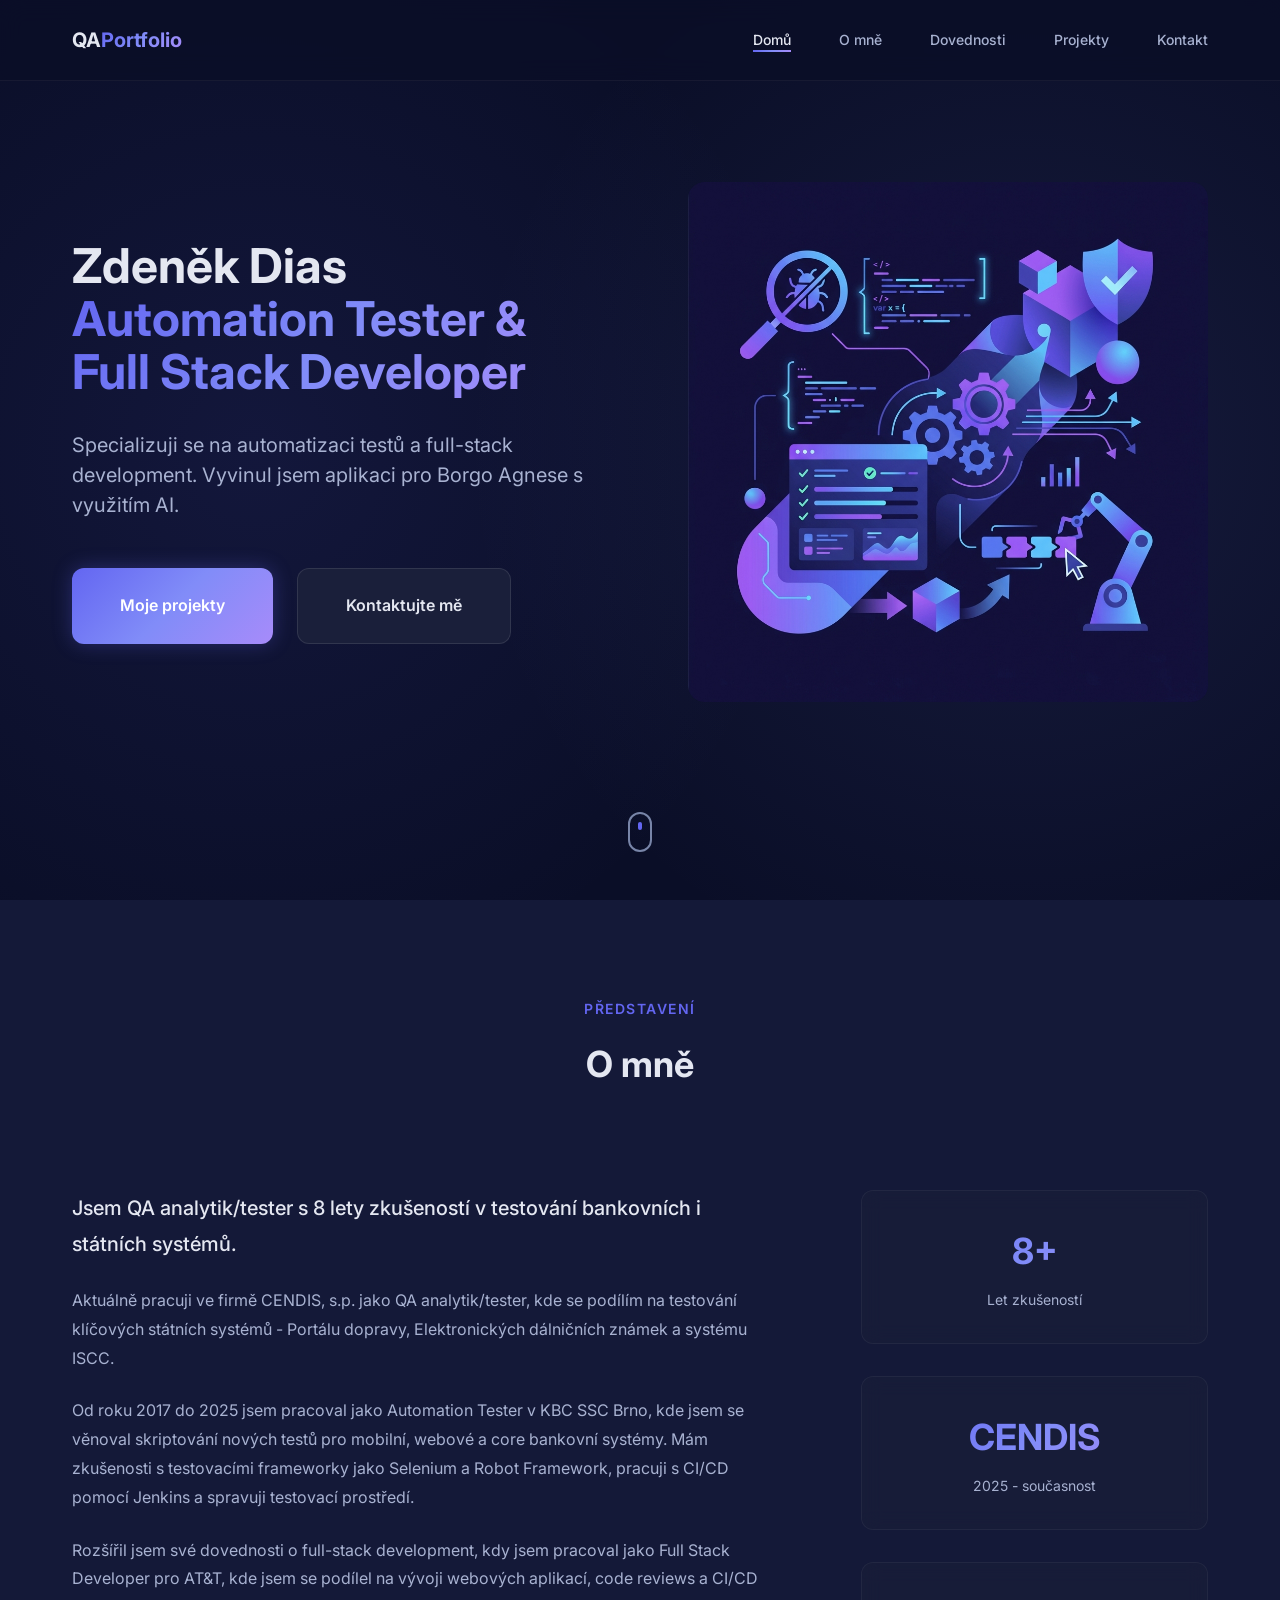
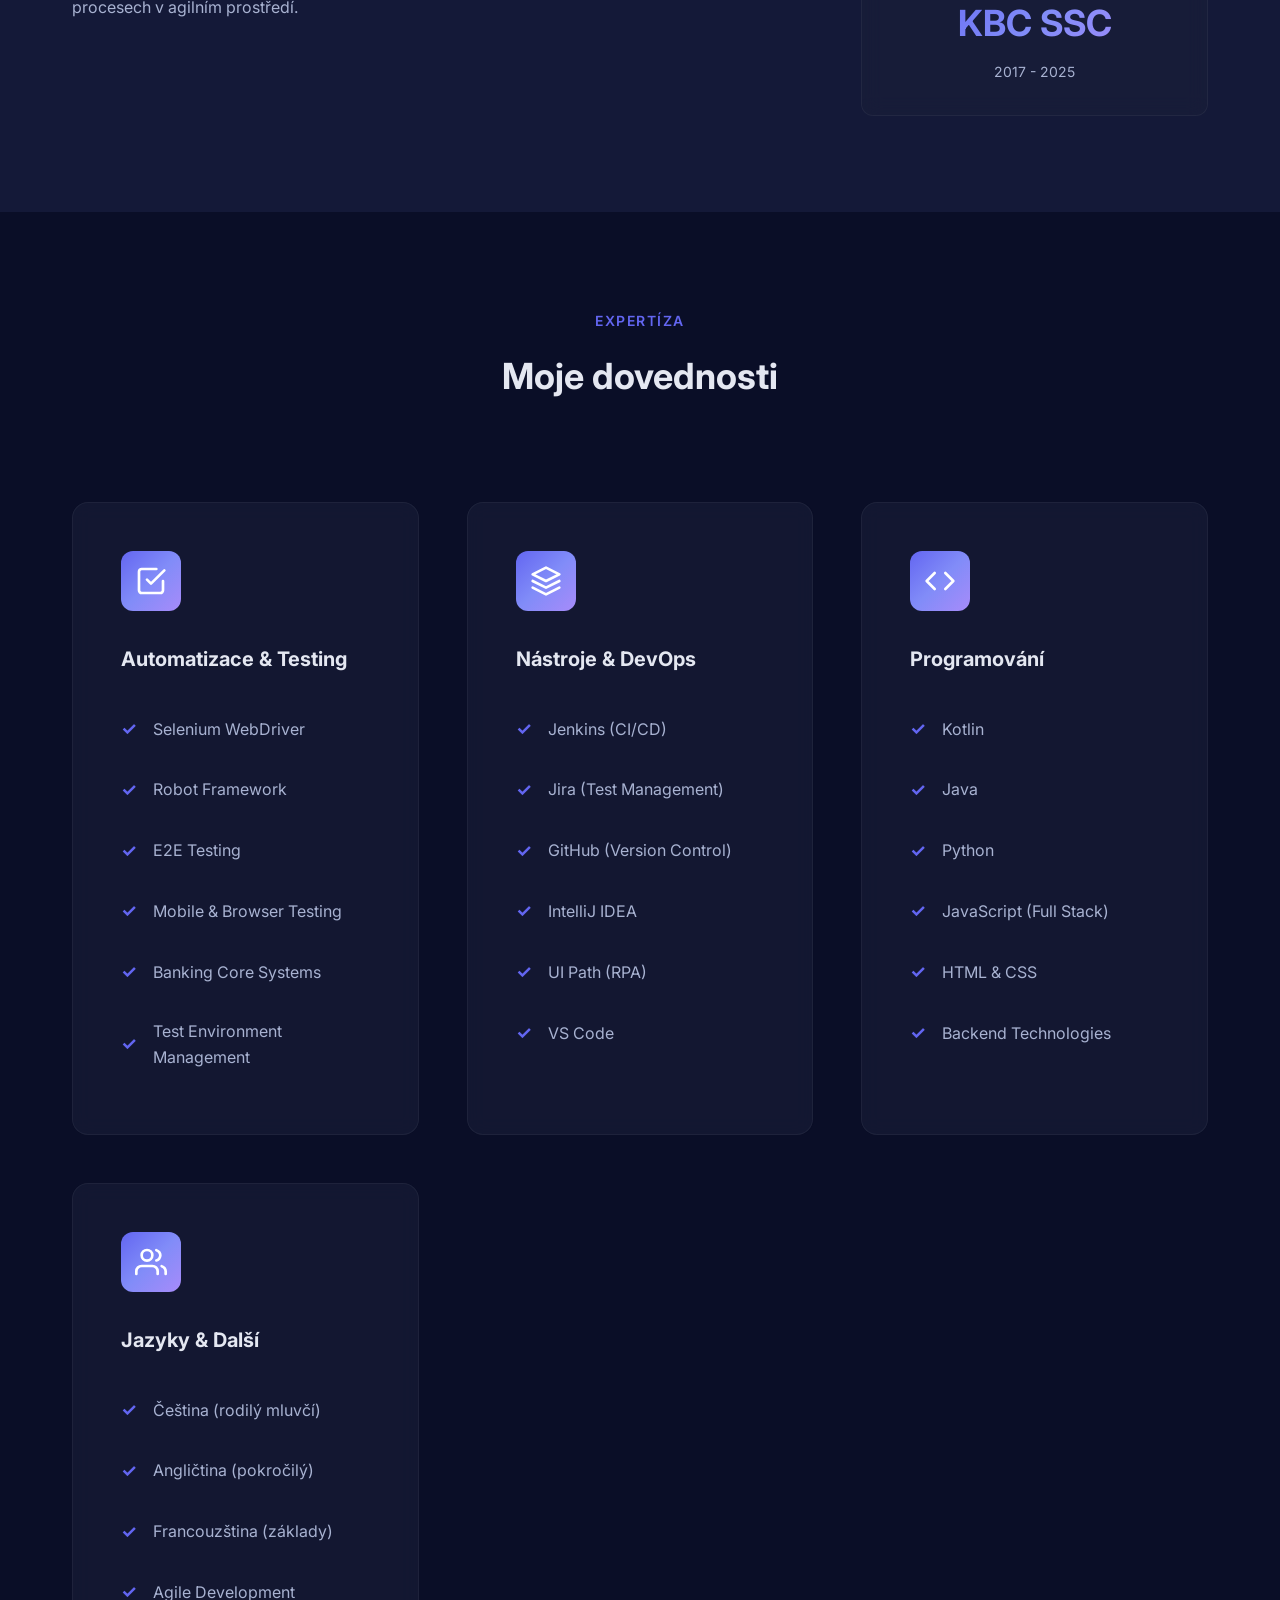
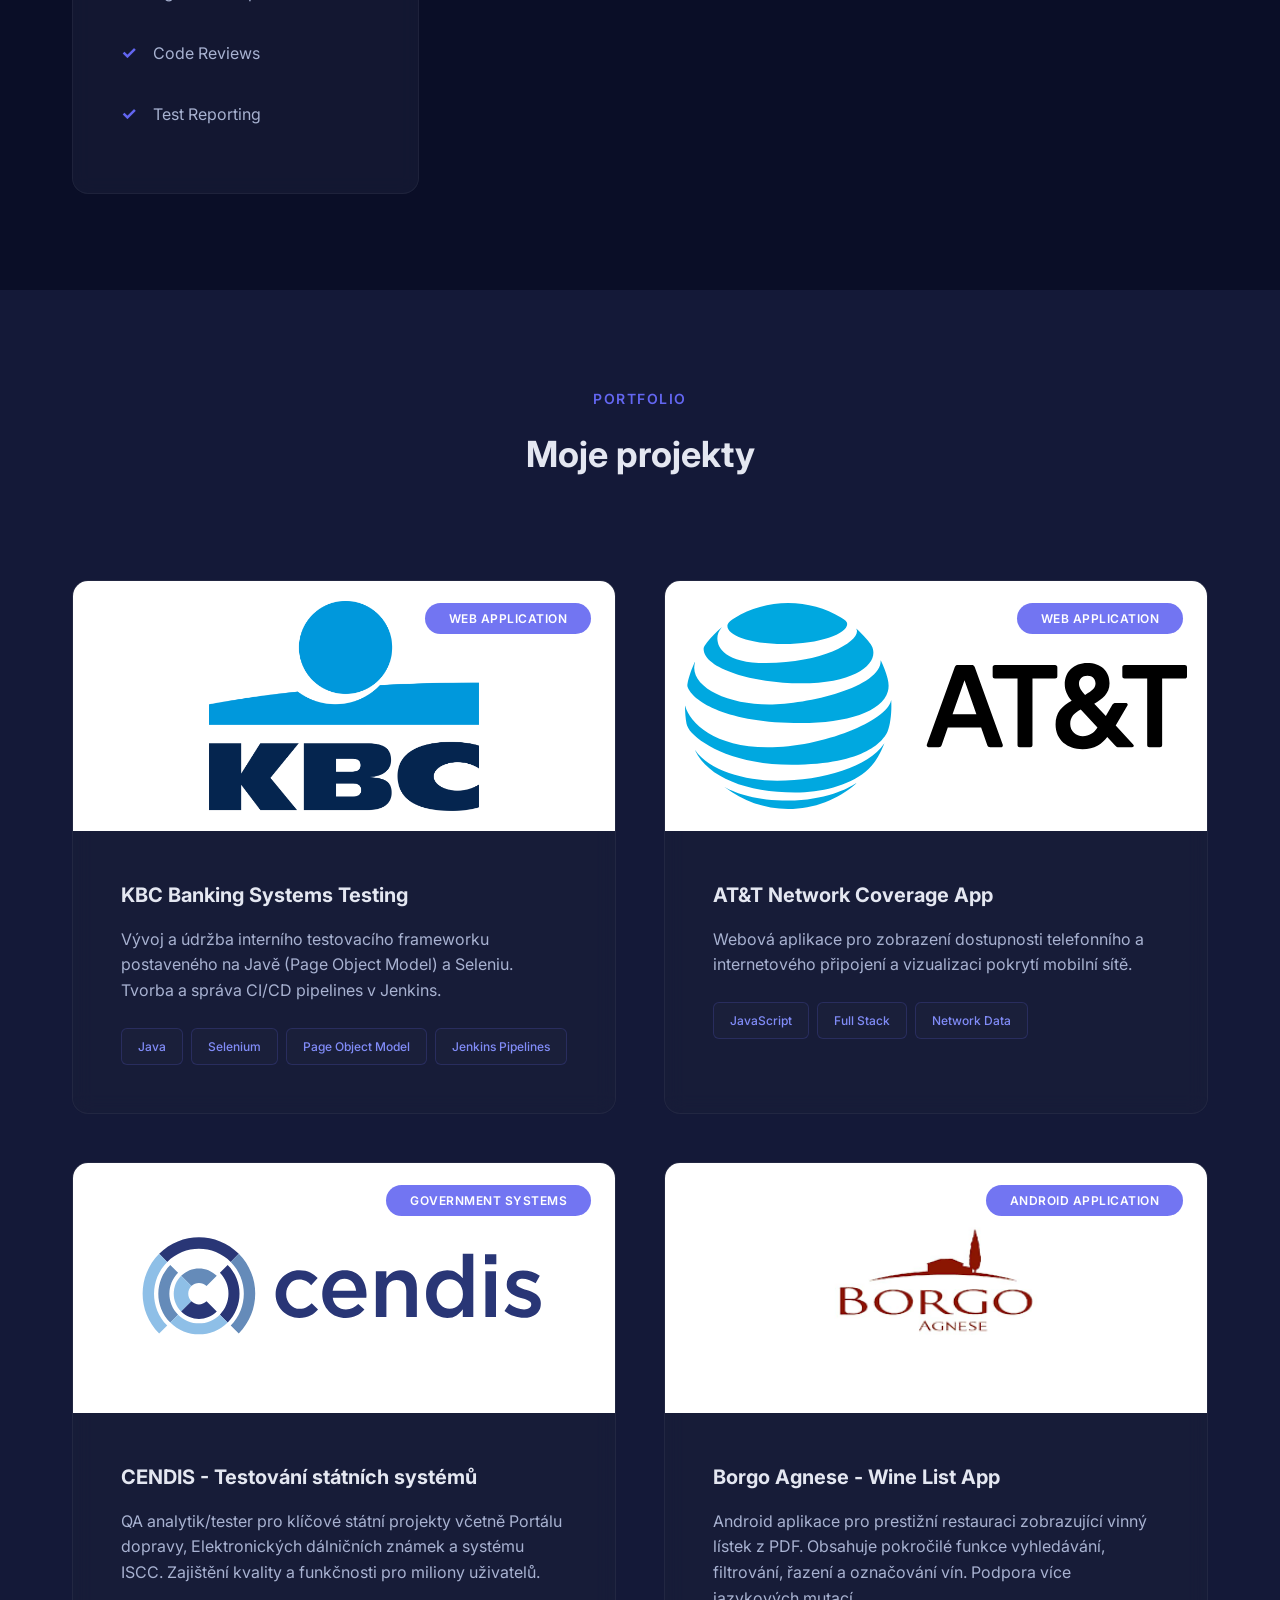
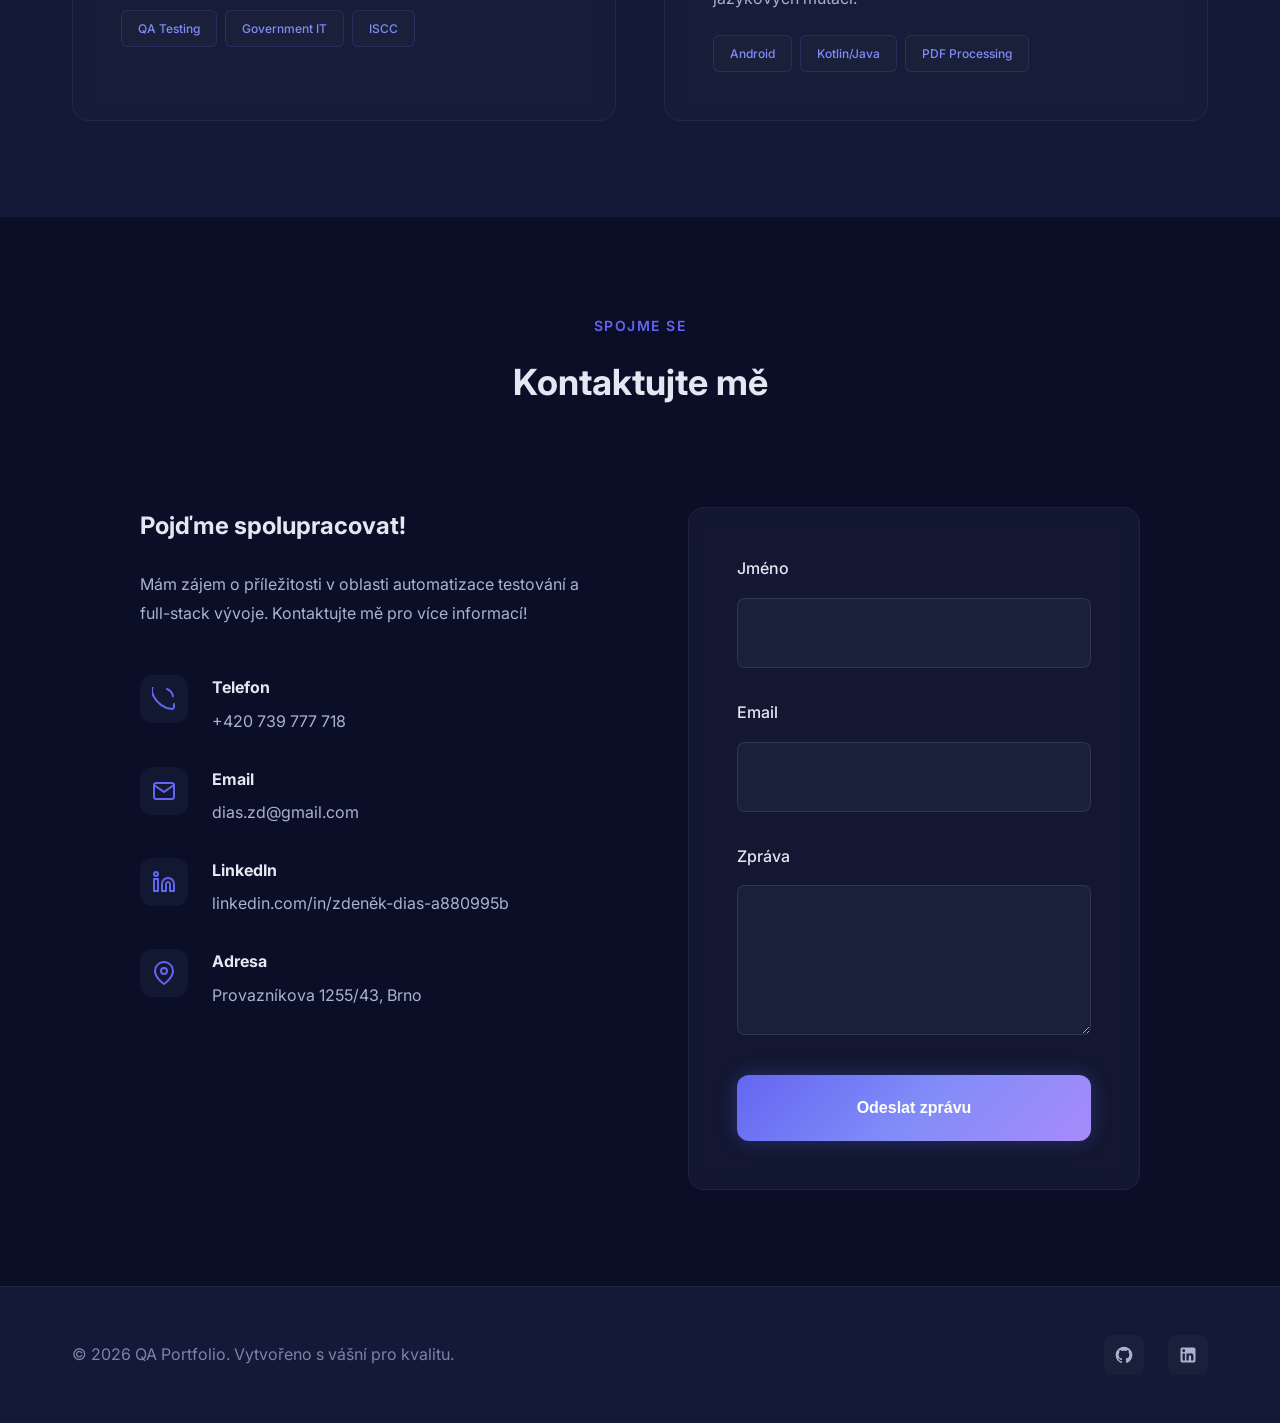
==== index.html @ 0dfbec1a "Update hero section: Add mention of Borgo Agnese AI app development" ====
<!DOCTYPE html>
<html lang="cs">

<head>
    <meta charset="UTF-8">
    <meta name="viewport" content="width=device-width, initial-scale=1.0">
    <meta name="description"
        content="Profesionální portfolio QA specialisty - testování softwaru, automatizace, zajištění kvality">
    <title>QA Portfolio - Quality Assurance Specialist</title>
    <link rel="preconnect" href="https://fonts.googleapis.com">
    <link rel="preconnect" href="https://fonts.gstatic.com" crossorigin>
    <link href="https://fonts.googleapis.com/css2?family=Inter:wght@300;400;500;600;700&display=swap" rel="stylesheet">
    <link rel="stylesheet" href="styles.css">
</head>

<body>
    <!-- Navigation -->
    <nav class="nav" id="nav">
        <div class="container">
            <div class="nav-content">
                <a href="#" class="logo">QA<span>Portfolio</span></a>
                <ul class="nav-links">
                    <li><a href="#home" class="nav-link active">Domů</a></li>
                    <li><a href="#about" class="nav-link">O mně</a></li>
                    <li><a href="#skills" class="nav-link">Dovednosti</a></li>
                    <li><a href="#projects" class="nav-link">Projekty</a></li>
                    <li><a href="#contact" class="nav-link">Kontakt</a></li>
                </ul>
                <button class="mobile-menu-toggle" id="mobile-menu-toggle" aria-label="Toggle menu">
                    <span></span>
                    <span></span>
                    <span></span>
                </button>
            </div>
        </div>
    </nav>

    <!-- Hero Section -->
    <section class="hero" id="home">
        <div class="hero-background"></div>
        <div class="container">
            <div class="hero-content">
                <div class="hero-text">
                    <h1 class="hero-title">
                        <span class="title-line">Zdeněk Dias</span>
                        <span class="title-line gradient-text">Automation Tester & Full Stack Developer</span>
                    </h1>
                    <p class="hero-subtitle">Specializuji se na automatizaci testů a full-stack development. Vyvinul
                        jsem aplikaci pro Borgo Agnese s využitím AI.</p>
                    <div class="hero-buttons">
                        <a href="#projects" class="btn btn-primary">Moje projekty</a>
                        <a href="#contact" class="btn btn-secondary">Kontaktujte mě</a>
                    </div>
                </div>
                <div class="hero-image">
                    <div class="image-container">
                        <img src="assets/hero-illustration.png" alt="QA Testing Illustration" id="hero-img">
                    </div>
                </div>
            </div>
        </div>
        <div class="scroll-indicator">
            <span></span>
        </div>
    </section>

    <!-- About Section -->
    <section class="about" id="about">
        <div class="container">
            <div class="section-header">
                <span class="section-label">Představení</span>
                <h2 class="section-title">O mně</h2>
            </div>
            <div class="about-content">
                <div class="about-text">
                    <p class="lead">Jsem QA analytik/tester s 8 lety zkušeností v testování bankovních i státních
                        systémů.</p>
                    <p>Aktuálně pracuji ve firmě CENDIS, s.p. jako QA analytik/tester, kde se podílím na testování
                        klíčových
                        státních systémů - Portálu dopravy, Elektronických dálničních známek a systému ISCC.</p>
                    <p>Od roku 2017 do 2025 jsem pracoval jako Automation Tester v KBC SSC Brno, kde jsem se věnoval
                        skriptování nových
                        testů pro mobilní, webové a core bankovní systémy. Mám zkušenosti s testovacími frameworky jako
                        Selenium a Robot Framework, pracuji s CI/CD pomocí Jenkins a spravuji testovací prostředí.</p>
                    <p>Rozšířil jsem své dovednosti o full-stack development, kdy jsem pracoval jako Full Stack
                        Developer pro AT&T, kde jsem se podílel na vývoji webových aplikací, code reviews a CI/CD
                        procesech v agilním prostředí.</p>
                </div>
                <div class="about-stats">
                    <div class="stat-card">
                        <div class="stat-number">8+</div>
                        <div class="stat-label">Let zkušeností</div>
                    </div>
                    <div class="stat-card">
                        <div class="stat-number">CENDIS</div>
                        <div class="stat-label">2025 - současnost</div>
                    </div>
                    <div class="stat-card">
                        <div class="stat-number">KBC SSC</div>
                        <div class="stat-label">2017 - 2025</div>
                    </div>
                </div>
            </div>
        </div>
    </section>

    <!-- Skills Section -->
    <section class="skills" id="skills">
        <div class="container">
            <div class="section-header">
                <span class="section-label">Expertíza</span>
                <h2 class="section-title">Moje dovednosti</h2>
            </div>
            <div class="skills-grid">
                <!-- Testing Methodologies -->
                <div class="skill-category">
                    <div class="skill-icon">
                        <svg viewBox="0 0 24 24" fill="none" xmlns="http://www.w3.org/2000/svg">
                            <path d="M9 11L12 14L22 4" stroke="currentColor" stroke-width="2" stroke-linecap="round"
                                stroke-linejoin="round" />
                            <path
                                d="M21 12V19C21 19.5304 20.7893 20.0391 20.4142 20.4142C20.0391 20.7893 19.5304 21 19 21H5C4.46957 21 3.96086 20.7893 3.58579 20.4142C3.21071 20.0391 3 19.5304 3 19V5C3 4.46957 3.21071 3.96086 3.58579 3.58579C3.96086 3.21071 4.46957 3 5 3H16"
                                stroke="currentColor" stroke-width="2" stroke-linecap="round" stroke-linejoin="round" />
                        </svg>
                    </div>
                    <h3>Automatizace & Testing</h3>
                    <ul class="skill-list">
                        <li>Selenium WebDriver</li>
                        <li>Robot Framework</li>
                        <li>E2E Testing</li>
                        <li>Mobile & Browser Testing</li>
                        <li>Banking Core Systems</li>
                        <li>Test Environment Management</li>
                    </ul>
                </div>

                <!-- Tools & Technologies -->
                <div class="skill-category">
                    <div class="skill-icon">
                        <svg viewBox="0 0 24 24" fill="none" xmlns="http://www.w3.org/2000/svg">
                            <path d="M12 2L2 7L12 12L22 7L12 2Z" stroke="currentColor" stroke-width="2"
                                stroke-linecap="round" stroke-linejoin="round" />
                            <path d="M2 17L12 22L22 17" stroke="currentColor" stroke-width="2" stroke-linecap="round"
                                stroke-linejoin="round" />
                            <path d="M2 12L12 17L22 12" stroke="currentColor" stroke-width="2" stroke-linecap="round"
                                stroke-linejoin="round" />
                        </svg>
                    </div>
                    <h3>Nástroje & DevOps</h3>
                    <ul class="skill-list">
                        <li>Jenkins (CI/CD)</li>
                        <li>Jira (Test Management)</li>
                        <li>GitHub (Version Control)</li>
                        <li>IntelliJ IDEA</li>
                        <li>UI Path (RPA)</li>
                        <li>VS Code</li>
                    </ul>
                </div>

                <!-- Programming -->
                <div class="skill-category">
                    <div class="skill-icon">
                        <svg viewBox="0 0 24 24" fill="none" xmlns="http://www.w3.org/2000/svg">
                            <path d="M16 18L22 12L16 6" stroke="currentColor" stroke-width="2" stroke-linecap="round"
                                stroke-linejoin="round" />
                            <path d="M8 6L2 12L8 18" stroke="currentColor" stroke-width="2" stroke-linecap="round"
                                stroke-linejoin="round" />
                        </svg>
                    </div>
                    <h3>Programování</h3>
                    <ul class="skill-list">
                        <li>Kotlin</li>
                        <li>Java</li>
                        <li>Python</li>
                        <li>JavaScript (Full Stack)</li>
                        <li>HTML & CSS</li>
                        <li>Backend Technologies</li>
                    </ul>
                </div>

                <!-- Soft Skills -->
                <div class="skill-category">
                    <div class="skill-icon">
                        <svg viewBox="0 0 24 24" fill="none" xmlns="http://www.w3.org/2000/svg">
                            <path
                                d="M17 21V19C17 17.9391 16.5786 16.9217 15.8284 16.1716C15.0783 15.4214 14.0609 15 13 15H5C3.93913 15 2.92172 15.4214 2.17157 16.1716C1.42143 16.9217 1 17.9391 1 19V21"
                                stroke="currentColor" stroke-width="2" stroke-linecap="round" stroke-linejoin="round" />
                            <circle cx="9" cy="7" r="4" stroke="currentColor" stroke-width="2" stroke-linecap="round"
                                stroke-linejoin="round" />
                            <path
                                d="M23 21V19C22.9993 18.1137 22.7044 17.2528 22.1614 16.5523C21.6184 15.8519 20.8581 15.3516 20 15.13"
                                stroke="currentColor" stroke-width="2" stroke-linecap="round" stroke-linejoin="round" />
                            <path
                                d="M16 3.13C16.8604 3.35031 17.623 3.85071 18.1676 4.55232C18.7122 5.25392 19.0078 6.11683 19.0078 7.005C19.0078 7.89318 18.7122 8.75608 18.1676 9.45769C17.623 10.1593 16.8604 10.6597 16 10.88"
                                stroke="currentColor" stroke-width="2" stroke-linecap="round" stroke-linejoin="round" />
                        </svg>
                    </div>
                    <h3>Jazyky & Další</h3>
                    <ul class="skill-list">
                        <li>Čeština (rodilý mluvčí)</li>
                        <li>Angličtina (pokročilý)</li>
                        <li>Francouzština (základy)</li>
                        <li>Agile Development</li>
                        <li>Code Reviews</li>
                        <li>Test Reporting</li>
                    </ul>
                </div>
            </div>
        </div>
    </section>

    <!-- Projects Section -->
    <section class="projects" id="projects">
        <div class="container">
            <div class="section-header">
                <span class="section-label">Portfolio</span>
                <h2 class="section-title">Moje projekty</h2>
            </div>
            <div class="projects-grid">
                <div class="project-card">
                    <div class="project-image">
                        <img src="assets/kbc_logo.png" alt="KBC Logo" id="project1-img"
                            style="object-fit: contain; padding: 20px; background: white;">
                        <div class="project-overlay">
                            <span class="project-type">Web Application</span>
                        </div>
                    </div>
                    <div class="project-content">
                        <h3>KBC Banking Systems Testing</h3>
                        <p>Vývoj a údržba interního testovacího frameworku postaveného na Javě (Page Object Model) a
                            Seleniu. Tvorba a správa CI/CD pipelines v Jenkins.</p>
                        <div class="project-tags">
                            <span class="tag">Java</span>
                            <span class="tag">Selenium</span>
                            <span class="tag">Page Object Model</span>
                            <span class="tag">Jenkins Pipelines</span>
                        </div>
                    </div>
                </div>

                <div class="project-card">
                    <div class="project-image">
                        <img src="assets/att_logo.svg" alt="Network Coverage Web App" id="project2-img"
                            style="object-fit: contain; padding: 20px; background: white;">
                        <div class="project-overlay">
                            <span class="project-type">Web Application</span>
                        </div>
                    </div>
                    <div class="project-content">
                        <h3>AT&T Network Coverage App</h3>
                        <p>Webová aplikace pro zobrazení dostupnosti telefonního a internetového připojení a vizualizaci
                            pokrytí mobilní sítě.</p>
                        <div class="project-tags">
                            <span class="tag">JavaScript</span>
                            <span class="tag">Full Stack</span>
                            <span class="tag">Network Data</span>
                        </div>
                    </div>
                </div>

                <div class="project-card">
                    <div class="project-image">
                        <img src="assets/cendis_logo.svg" alt="CENDIS Government Systems" id="project3-img"
                            style="object-fit: contain; padding: 20px; background: white;">
                        <div class="project-overlay">
                            <span class="project-type">Government Systems</span>
                        </div>
                    </div>
                    <div class="project-content">
                        <h3>CENDIS - Testování státních systémů</h3>
                        <p>QA analytik/tester pro klíčové státní projekty včetně Portálu dopravy, Elektronických
                            dálničních známek a systému ISCC. Zajištění kvality a funkčnosti pro miliony uživatelů.</p>
                        <div class="project-tags">
                            <span class="tag">QA Testing</span>
                            <span class="tag">Government IT</span>
                            <span class="tag">ISCC</span>
                        </div>
                    </div>
                </div>

                <div class="project-card">
                    <div class="project-image">
                        <img src="assets/borgo_agnese_logo.png" alt="Borgo Agnese Wine App" id="project4-img"
                            style="object-fit: contain; padding: 20px; background: white;">
                        <div class="project-overlay">
                            <span class="project-type">Android Application</span>
                        </div>
                    </div>
                    <div class="project-content">
                        <h3>Borgo Agnese - Wine List App</h3>
                        <p>Android aplikace pro prestižní restauraci zobrazující vinný lístek z PDF. Obsahuje pokročilé
                            funkce vyhledávání, filtrování, řazení a označování vín. Podpora více jazykových mutací.</p>
                        <div class="project-tags">
                            <span class="tag">Android</span>
                            <span class="tag">Kotlin/Java</span>
                            <span class="tag">PDF Processing</span>
                        </div>
                    </div>
                </div>
            </div>
        </div>
    </section>

    <!-- Contact Section -->
    <section class="contact" id="contact">
        <div class="container">
            <div class="section-header">
                <span class="section-label">Spojme se</span>
                <h2 class="section-title">Kontaktujte mě</h2>
            </div>
            <div class="contact-content">
                <div class="contact-info">
                    <h3>Pojďme spolupracovat!</h3>
                    <p>Mám zájem o příležitosti v oblasti automatizace testování a full-stack vývoje. Kontaktujte mě pro
                        více informací!</p>
                    <div class="contact-methods">
                        <div class="contact-method">
                            <div class="method-icon">
                                <svg viewBox="0 0 24 24" fill="none" xmlns="http://www.w3.org/2000/svg">
                                    <path
                                        d="M22 16.92V19.92C22 20.4696 21.7893 20.9967 21.4142 21.3918C21.0391 21.7868 20.5304 22 20 22C16.1424 21.6953 12.4265 20.3415 9.24999 18.07C6.27039 16.0025 3.81577 13.2636 2.07999 10.05C0.00999919 6.91474 -0.600001 3.34211 0.455999 -0.0800018"
                                        stroke="currentColor" stroke-width="2" stroke-linecap="round"
                                        stroke-linejoin="round" />
                                    <path
                                        d="M15 2C16.5913 2.53965 17.9939 3.51163 19.0422 4.79844C20.0906 6.08526 20.7394 7.62893 20.92 9.26"
                                        stroke="currentColor" stroke-width="2" stroke-linecap="round"
                                        stroke-linejoin="round" />
                                </svg>
                            </div>
                            <div>
                                <h4>Telefon</h4>
                                <a href="tel:+420739777718">+420 739 777 718</a>
                            </div>
                        </div>
                        <div class="contact-method">
                            <div class="method-icon">
                                <svg viewBox="0 0 24 24" fill="none" xmlns="http://www.w3.org/2000/svg">
                                    <path
                                        d="M4 4H20C21.1 4 22 4.9 22 6V18C22 19.1 21.1 20 20 20H4C2.9 20 2 19.1 2 18V6C2 4.9 2.9 4 4 4Z"
                                        stroke="currentColor" stroke-width="2" stroke-linecap="round"
                                        stroke-linejoin="round" />
                                    <path d="M22 6L12 13L2 6" stroke="currentColor" stroke-width="2"
                                        stroke-linecap="round" stroke-linejoin="round" />
                                </svg>
                            </div>
                            <div>
                                <h4>Email</h4>
                                <a href="mailto:dias.zd@gmail.com">dias.zd@gmail.com</a>
                            </div>
                        </div>
                        <div class="contact-method">
                            <div class="method-icon">
                                <svg viewBox="0 0 24 24" fill="none" xmlns="http://www.w3.org/2000/svg">
                                    <path
                                        d="M16 8C17.5913 8 19.1174 8.63214 20.2426 9.75736C21.3679 10.8826 22 12.4087 22 14V21H18V14C18 13.4696 17.7893 12.9609 17.4142 12.5858C17.0391 12.2107 16.5304 12 16 12C15.4696 12 14.9609 12.2107 14.5858 12.5858C14.2107 12.9609 14 13.4696 14 14V21H10V14C10 12.4087 10.6321 10.8826 11.7574 9.75736C12.8826 8.63214 14.4087 8 16 8Z"
                                        stroke="currentColor" stroke-width="2" stroke-linecap="round"
                                        stroke-linejoin="round" />
                                    <path d="M6 9H2V21H6V9Z" stroke="currentColor" stroke-width="2"
                                        stroke-linecap="round" stroke-linejoin="round" />
                                    <circle cx="4" cy="4" r="2" stroke="currentColor" stroke-width="2"
                                        stroke-linecap="round" stroke-linejoin="round" />
                                </svg>
                            </div>
                            <div>
                                <h4>LinkedIn</h4>
                                <a href="https://www.linkedin.com/in/zdeněk-dias-a880995b"
                                    target="_blank">linkedin.com/in/zdeněk-dias-a880995b</a>
                            </div>
                        </div>
                        <div class="contact-method">
                            <div class="method-icon">
                                <svg viewBox="0 0 24 24" fill="none" xmlns="http://www.w3.org/2000/svg">
                                    <path
                                        d="M21 10C21 17 12 23 12 23C12 23 3 17 3 10C3 7.61305 3.94821 5.32387 5.63604 3.63604C7.32387 1.94821 9.61305 1 12 1C14.3869 1 16.6761 1.94821 18.364 3.63604C20.0518 5.32387 21 7.61305 21 10Z"
                                        stroke="currentColor" stroke-width="2" stroke-linecap="round"
                                        stroke-linejoin="round" />
                                    <circle cx="12" cy="10" r="3" stroke="currentColor" stroke-width="2"
                                        stroke-linecap="round" stroke-linejoin="round" />
                                </svg>
                            </div>
                            <div>
                                <h4>Adresa</h4>
                                <a>Provazníkova 1255/43, Brno</a>
                            </div>
                        </div>
                    </div>
                </div>
                <form class="contact-form" id="contact-form">
                    <div class="form-group">
                        <label for="name">Jméno</label>
                        <input type="text" id="name" name="name" required>
                    </div>
                    <div class="form-group">
                        <label for="email">Email</label>
                        <input type="email" id="email" name="email" required>
                    </div>
                    <div class="form-group">
                        <label for="message">Zpráva</label>
                        <textarea id="message" name="message" rows="5" required></textarea>
                    </div>
                    <button type="submit" class="btn btn-primary btn-full">Odeslat zprávu</button>
                </form>
            </div>
        </div>
    </section>

    <!-- Footer -->
    <footer class="footer">
        <div class="container">
            <div class="footer-content">
                <p>&copy; 2026 QA Portfolio. Vytvořeno s vášní pro kvalitu.</p>
                <div class="social-links">
                    <a href="#" aria-label="GitHub">
                        <svg viewBox="0 0 24 24" fill="currentColor">
                            <path
                                d="M12 2C6.477 2 2 6.477 2 12c0 4.42 2.865 8.17 6.839 9.49.5.092.682-.217.682-.482 0-.237-.008-.866-.013-1.7-2.782.603-3.369-1.34-3.369-1.34-.454-1.156-1.11-1.464-1.11-1.464-.908-.62.069-.608.069-.608 1.003.07 1.531 1.03 1.531 1.03.892 1.529 2.341 1.087 2.91.831.092-.646.35-1.086.636-1.336-2.22-.253-4.555-1.11-4.555-4.943 0-1.091.39-1.984 1.029-2.683-.103-.253-.446-1.27.098-2.647 0 0 .84-.269 2.75 1.025A9.578 9.578 0 0112 6.836c.85.004 1.705.114 2.504.336 1.909-1.294 2.747-1.025 2.747-1.025.546 1.377.203 2.394.1 2.647.64.699 1.028 1.592 1.028 2.683 0 3.842-2.339 4.687-4.566 4.935.359.309.678.919.678 1.852 0 1.336-.012 2.415-.012 2.743 0 .267.18.578.688.48C19.138 20.167 22 16.418 22 12c0-5.523-4.477-10-10-10z" />
                        </svg>
                    </a>
                    <a href="#" aria-label="LinkedIn">
                        <svg viewBox="0 0 24 24" fill="currentColor">
                            <path
                                d="M19 3a2 2 0 0 1 2 2v14a2 2 0 0 1-2 2H5a2 2 0 0 1-2-2V5a2 2 0 0 1 2-2h14m-.5 15.5v-5.3a3.26 3.26 0 0 0-3.26-3.26c-.85 0-1.84.52-2.32 1.3v-1.11h-2.79v8.37h2.79v-4.93c0-.77.62-1.4 1.39-1.4a1.4 1.4 0 0 1 1.4 1.4v4.93h2.79M6.88 8.56a1.68 1.68 0 0 0 1.68-1.68c0-.93-.75-1.69-1.68-1.69a1.69 1.69 0 0 0-1.69 1.69c0 .93.76 1.68 1.69 1.68m1.39 9.94v-8.37H5.5v8.37h2.77z" />
                        </svg>
                    </a>
                </div>
            </div>
        </div>
    </footer>

    <script src="script.js"></script>
</body>

</html>
---- styles.css ----
:root {
    /* Color Palette - Dark Theme */
    --color-bg-primary: #0a0e27;
    --color-bg-secondary: #141938;
    --color-bg-tertiary: #1a1f3a;
    --color-bg-card: rgba(26, 31, 58, 0.6);
    
    --color-text-primary: #e4e7f1;
    --color-text-secondary: #a8b2d1;
    --color-text-muted: #7885a8;
    
    --color-accent-primary: #6366f1;
    --color-accent-secondary: #818cf8;
    --color-accent-gradient: linear-gradient(135deg, #6366f1 0%, #818cf8 50%, #a78bfa 100%);
    
    --color-success: #10b981;
    --color-warning: #f59e0b;
    --color-error: #ef4444;
    
    /* Spacing */
    --spacing-xs: 0.5rem;
    --spacing-sm: 1rem;
    --spacing-md: 1.5rem;
    --spacing-lg: 2rem;
    --spacing-xl: 3rem;
    --spacing-2xl: 4rem;
    --spacing-3xl: 6rem;
    
    /* Typography */
    --font-family: 'Inter', -apple-system, BlinkMacSystemFont, 'Segoe UI', sans-serif;
    --font-size-xs: 0.75rem;
    --font-size-sm: 0.875rem;
    --font-size-base: 1rem;
    --font-size-lg: 1.125rem;
    --font-size-xl: 1.25rem;
    --font-size-2xl: 1.5rem;
    --font-size-3xl: 1.875rem;
    --font-size-4xl: 2.25rem;
    --font-size-5xl: 3rem;
    
    /* Border Radius */
    --radius-sm: 0.375rem;
    --radius-md: 0.5rem;
    --radius-lg: 0.75rem;
    --radius-xl: 1rem;
    --radius-full: 9999px;
    
    /* Shadows */
    --shadow-sm: 0 1px 2px 0 rgba(0, 0, 0, 0.05);
    --shadow-md: 0 4px 6px -1px rgba(0, 0, 0, 0.1);
    --shadow-lg: 0 10px 15px -3px rgba(0, 0, 0, 0.3);
    --shadow-xl: 0 20px 25px -5px rgba(0, 0, 0, 0.4);
    --shadow-glow: 0 0 20px rgba(99, 102, 241, 0.3);
    
    /* Transitions */
    --transition-fast: 150ms cubic-bezier(0.4, 0, 0.2, 1);
    --transition-base: 250ms cubic-bezier(0.4, 0, 0.2, 1);
    --transition-slow: 350ms cubic-bezier(0.4, 0, 0.2, 1);
}

/* Reset & Base Styles */
* {
    margin: 0;
    padding: 0;
    box-sizing: border-box;
}

html {
    scroll-behavior: smooth;
}

body {
    font-family: var(--font-family);
    font-size: var(--font-size-base);
    line-height: 1.6;
    color: var(--color-text-primary);
    background: var(--color-bg-primary);
    overflow-x: hidden;
}

/* Container */
.container {
    max-width: 1200px;
    margin: 0 auto;
    padding: 0 var(--spacing-lg);
}

/* Navigation */
.nav {
    position: fixed;
    top: 0;
    left: 0;
    right: 0;
    z-index: 1000;
    background: rgba(10, 14, 39, 0.8);
    backdrop-filter: blur(12px);
    border-bottom: 1px solid rgba(255, 255, 255, 0.05);
    transition: all var(--transition-base);
}

.nav.scrolled {
    background: rgba(10, 14, 39, 0.95);
    box-shadow: var(--shadow-lg);
}

.nav-content {
    display: flex;
    align-items: center;
    justify-content: space-between;
    height: 80px;
}

.logo {
    font-size: var(--font-size-xl);
    font-weight: 700;
    color: var(--color-text-primary);
    text-decoration: none;
    transition: transform var(--transition-fast);
}

.logo span {
    background: var(--color-accent-gradient);
    -webkit-background-clip: text;
    -webkit-text-fill-color: transparent;
    background-clip: text;
}

.logo:hover {
    transform: scale(1.05);
}

.nav-links {
    display: flex;
    gap: var(--spacing-xl);
    list-style: none;
}

.nav-link {
    color: var(--color-text-secondary);
    text-decoration: none;
    font-weight: 500;
    font-size: var(--font-size-sm);
    transition: color var(--transition-fast);
    position: relative;
}

.nav-link::after {
    content: '';
    position: absolute;
    bottom: -4px;
    left: 0;
    width: 0;
    height: 2px;
    background: var(--color-accent-gradient);
    transition: width var(--transition-base);
}

.nav-link:hover,
.nav-link.active {
    color: var(--color-text-primary);
}

.nav-link:hover::after,
.nav-link.active::after {
    width: 100%;
}

.mobile-menu-toggle {
    display: none;
    flex-direction: column;
    gap: 6px;
    background: none;
    border: none;
    cursor: pointer;
    padding: var(--spacing-xs);
}

.mobile-menu-toggle span {
    width: 24px;
    height: 2px;
    background: var(--color-text-primary);
    transition: all var(--transition-base);
}

/* Hero Section */
.hero {
    position: relative;
    min-height: 100vh;
    display: flex;
    align-items: center;
    padding-top: 80px;
    overflow: hidden;
}

.hero-background {
    position: absolute;
    top: 0;
    left: 0;
    right: 0;
    bottom: 0;
    background: 
        radial-gradient(circle at 20% 50%, rgba(99, 102, 241, 0.1) 0%, transparent 50%),
        radial-gradient(circle at 80% 50%, rgba(129, 140, 248, 0.1) 0%, transparent 50%);
    z-index: -1;
}

.hero-content {
    display: grid;
    grid-template-columns: 1fr 1fr;
    gap: var(--spacing-3xl);
    align-items: center;
}

.hero-text {
    animation: fadeInUp 0.8s ease-out;
}

.hero-title {
    font-size: var(--font-size-5xl);
    font-weight: 700;
    line-height: 1.1;
    margin-bottom: var(--spacing-lg);
}

.title-line {
    display: block;
}

.gradient-text {
    background: var(--color-accent-gradient);
    -webkit-background-clip: text;
    -webkit-text-fill-color: transparent;
    background-clip: text;
}

.hero-subtitle {
    font-size: var(--font-size-xl);
    color: var(--color-text-secondary);
    margin-bottom: var(--spacing-xl);
    line-height: 1.5;
}

.hero-buttons {
    display: flex;
    gap: var(--spacing-md);
}

.btn {
    padding: var(--spacing-md) var(--spacing-xl);
    border-radius: var(--radius-lg);
    font-weight: 600;
    text-decoration: none;
    display: inline-flex;
    align-items: center;
    justify-content: center;
    cursor: pointer;
    border: none;
    font-size: var(--font-size-base);
    transition: all var(--transition-base);
}

.btn-primary {
    background: var(--color-accent-gradient);
    color: white;
    box-shadow: var(--shadow-glow);
}

.btn-primary:hover {
    transform: translateY(-2px);
    box-shadow: 0 0 30px rgba(99, 102, 241, 0.5);
}

.btn-secondary {
    background: var(--color-bg-tertiary);
    color: var(--color-text-primary);
    border: 1px solid rgba(255, 255, 255, 0.1);
}

.btn-secondary:hover {
    background: var(--color-bg-secondary);
    border-color: var(--color-accent-primary);
}

.btn-full {
    width: 100%;
}

.hero-image {
    animation: fadeIn 1s ease-out 0.3s both;
}

.image-container {
    position: relative;
    border-radius: var(--radius-xl);
    overflow: hidden;
}

.image-container img {
    width: 100%;
    height: auto;
    display: block;
    border-radius: var(--radius-xl);
}

.scroll-indicator {
    position: absolute;
    bottom: var(--spacing-xl);
    left: 50%;
    transform: translateX(-50%);
    width: 24px;
    height: 40px;
    border: 2px solid var(--color-text-muted);
    border-radius: var(--radius-full);
    display: flex;
    justify-content: center;
    padding-top: 8px;
    animation: bounce 2s infinite;
}

.scroll-indicator span {
    width: 4px;
    height: 8px;
    background: var(--color-accent-primary);
    border-radius: var(--radius-full);
    animation: scrollDown 2s infinite;
}

/* Section Styles */
section {
    padding: var(--spacing-3xl) 0;
}

.section-header {
    text-align: center;
    margin-bottom: var(--spacing-3xl);
}

.section-label {
    display: inline-block;
    color: var(--color-accent-primary);
    font-weight: 600;
    font-size: var(--font-size-sm);
    text-transform: uppercase;
    letter-spacing: 1.5px;
    margin-bottom: var(--spacing-sm);
}

.section-title {
    font-size: var(--font-size-4xl);
    font-weight: 700;
    color: var(--color-text-primary);
}

/* About Section */
.about {
    background: var(--color-bg-secondary);
}

.about-content {
    display: grid;
    grid-template-columns: 2fr 1fr;
    gap: var(--spacing-3xl);
    align-items: start;
}

.about-text .lead {
    font-size: var(--font-size-xl);
    color: var(--color-text-primary);
    font-weight: 500;
    margin-bottom: var(--spacing-md);
}

.about-text p {
    color: var(--color-text-secondary);
    margin-bottom: var(--spacing-md);
    line-height: 1.8;
}

.about-stats {
    display: flex;
    flex-direction: column;
    gap: var(--spacing-lg);
}

.stat-card {
    background: var(--color-bg-card);
    backdrop-filter: blur(10px);
    padding: var(--spacing-lg);
    border-radius: var(--radius-lg);
    border: 1px solid rgba(255, 255, 255, 0.05);
    text-align: center;
    transition: all var(--transition-base);
}

.stat-card:hover {
    transform: translateY(-4px);
    border-color: var(--color-accent-primary);
    box-shadow: var(--shadow-glow);
}

.stat-number {
    font-size: var(--font-size-4xl);
    font-weight: 700;
    background: var(--color-accent-gradient);
    -webkit-background-clip: text;
    -webkit-text-fill-color: transparent;
    background-clip: text;
    margin-bottom: var(--spacing-xs);
}

.stat-label {
    color: var(--color-text-secondary);
    font-size: var(--font-size-sm);
}

/* Skills Section */
.skills-grid {
    display: grid;
    grid-template-columns: repeat(auto-fit, minmax(280px, 1fr));
    gap: var(--spacing-xl);
}

.skill-category {
    background: var(--color-bg-card);
    backdrop-filter: blur(10px);
    padding: var(--spacing-xl);
    border-radius: var(--radius-xl);
    border: 1px solid rgba(255, 255, 255, 0.05);
    transition: all var(--transition-base);
}

.skill-category:hover {
    transform: translateY(-8px);
    border-color: var(--color-accent-primary);
    box-shadow: var(--shadow-xl);
}

.skill-icon {
    width: 60px;
    height: 60px;
    background: var(--color-accent-gradient);
    border-radius: var(--radius-lg);
    display: flex;
    align-items: center;
    justify-content: center;
    margin-bottom: var(--spacing-lg);
}

.skill-icon svg {
    width: 32px;
    height: 32px;
    color: white;
}

.skill-category h3 {
    font-size: var(--font-size-xl);
    margin-bottom: var(--spacing-md);
    color: var(--color-text-primary);
}

.skill-list {
    list-style: none;
}

.skill-list li {
    padding: var(--spacing-sm) 0;
    color: var(--color-text-secondary);
    display: flex;
    align-items: center;
    gap: var(--spacing-sm);
}

.skill-list li::before {
    content: '✓';
    color: var(--color-accent-primary);
    font-weight: bold;
    font-size: var(--font-size-lg);
}

/* Projects Section */
.projects {
    background: var(--color-bg-secondary);
}

.projects-grid {
    display: grid;
    grid-template-columns: repeat(auto-fit, minmax(350px, 1fr));
    gap: var(--spacing-xl);
}

.project-card {
    background: var(--color-bg-card);
    backdrop-filter: blur(10px);
    border-radius: var(--radius-xl);
    overflow: hidden;
    border: 1px solid rgba(255, 255, 255, 0.05);
    transition: all var(--transition-base);
}

.project-card:hover {
    transform: translateY(-8px);
    box-shadow: var(--shadow-xl);
}

.project-image {
    position: relative;
    height: 250px;
    overflow: hidden;
}

.project-image img {
    width: 100%;
    height: 100%;
    object-fit: cover;
    transition: transform var(--transition-slow);
}

.project-card:hover .project-image img {
    transform: scale(1.1);
}

.project-overlay {
    position: absolute;
    top: var(--spacing-md);
    right: var(--spacing-md);
}

.project-type {
    background: rgba(99, 102, 241, 0.9);
    color: white;
    padding: var(--spacing-xs) var(--spacing-md);
    border-radius: var(--radius-full);
    font-size: var(--font-size-xs);
    font-weight: 600;
    text-transform: uppercase;
    letter-spacing: 0.5px;
}

.project-content {
    padding: var(--spacing-xl);
}

.project-content h3 {
    font-size: var(--font-size-xl);
    margin-bottom: var(--spacing-sm);
    color: var(--color-text-primary);
}

.project-content p {
    color: var(--color-text-secondary);
    margin-bottom: var(--spacing-md);
    line-height: 1.6;
}

.project-tags {
    display: flex;
    flex-wrap: wrap;
    gap: var(--spacing-xs);
}

.tag {
    background: var(--color-bg-tertiary);
    color: var(--color-accent-secondary);
    padding: var(--spacing-xs) var(--spacing-sm);
    border-radius: var(--radius-sm);
    font-size: var(--font-size-xs);
    font-weight: 500;
    border: 1px solid rgba(99, 102, 241, 0.2);
}

/* Contact Section */
.contact-content {
    display: grid;
    grid-template-columns: 1fr 1fr;
    gap: var(--spacing-3xl);
    max-width: 1000px;
    margin: 0 auto;
}

.contact-info h3 {
    font-size: var(--font-size-2xl);
    margin-bottom: var(--spacing-md);
    color: var(--color-text-primary);
}

.contact-info p {
    color: var(--color-text-secondary);
    margin-bottom: var(--spacing-xl);
    line-height: 1.8;
}

.contact-methods {
    display: flex;
    flex-direction: column;
    gap: var(--spacing-lg);
}

.contact-method {
    display: flex;
    gap: var(--spacing-md);
    align-items: flex-start;
}

.method-icon {
    width: 48px;
    height: 48px;
    background: var(--color-bg-card);
    border-radius: var(--radius-lg);
    display: flex;
    align-items: center;
    justify-content: center;
    flex-shrink: 0;
}

.method-icon svg {
    width: 24px;
    height: 24px;
    color: var(--color-accent-primary);
}

.contact-method h4 {
    color: var(--color-text-primary);
    margin-bottom: var(--spacing-xs);
    font-size: var(--font-size-base);
}

.contact-method a {
    color: var(--color-text-secondary);
    text-decoration: none;
    transition: color var(--transition-fast);
}

.contact-method a:hover {
    color: var(--color-accent-primary);
}

/* Contact Form */
.contact-form {
    background: var(--color-bg-card);
    backdrop-filter: blur(10px);
    padding: var(--spacing-xl);
    border-radius: var(--radius-xl);
    border: 1px solid rgba(255, 255, 255, 0.05);
}

.form-group {
    margin-bottom: var(--spacing-lg);
}

.form-group label {
    display: block;
    color: var(--color-text-primary);
    font-weight: 500;
    margin-bottom: var(--spacing-sm);
}

.form-group input,
.form-group textarea {
    width: 100%;
    padding: var(--spacing-md);
    background: var(--color-bg-tertiary);
    border: 1px solid rgba(255, 255, 255, 0.1);
    border-radius: var(--radius-md);
    color: var(--color-text-primary);
    font-family: var(--font-family);
    font-size: var(--font-size-base);
    transition: all var(--transition-base);
}

.form-group input:focus,
.form-group textarea:focus {
    outline: none;
    border-color: var(--color-accent-primary);
    box-shadow: 0 0 0 3px rgba(99, 102, 241, 0.1);
}

.form-group textarea {
    resize: vertical;
    min-height: 120px;
}

/* Footer */
.footer {
    background: var(--color-bg-secondary);
    padding: var(--spacing-xl) 0;
    border-top: 1px solid rgba(255, 255, 255, 0.05);
}

.footer-content {
    display: flex;
    justify-content: space-between;
    align-items: center;
}

.footer-content p {
    color: var(--color-text-muted);
}

.social-links {
    display: flex;
    gap: var(--spacing-md);
}

.social-links a {
    width: 40px;
    height: 40px;
    display: flex;
    align-items: center;
    justify-content: center;
    background: var(--color-bg-tertiary);
    border-radius: var(--radius-md);
    color: var(--color-text-secondary);
    transition: all var(--transition-base);
}

.social-links a:hover {
    background: var(--color-accent-primary);
    color: white;
    transform: translateY(-2px);
}

.social-links svg {
    width: 20px;
    height: 20px;
}

/* Animations */
@keyframes fadeIn {
    from {
        opacity: 0;
    }
    to {
        opacity: 1;
    }
}

@keyframes fadeInUp {
    from {
        opacity: 0;
        transform: translateY(30px);
    }
    to {
        opacity: 1;
        transform: translateY(0);
    }
}

@keyframes bounce {
    0%, 100% {
        transform: translateX(-50%) translateY(0);
    }
    50% {
        transform: translateX(-50%) translateY(-10px);
    }
}

@keyframes scrollDown {
    0% {
        opacity: 0;
        transform: translateY(0);
    }
    40% {
        opacity: 1;
    }
    80% {
        opacity: 0;
        transform: translateY(16px);
    }
    100% {
        opacity: 0;
    }
}

/* Responsive Design */
@media (max-width: 968px) {
    .hero-content,
    .about-content,
    .contact-content {
        grid-template-columns: 1fr;
        gap: var(--spacing-xl);
    }
    
    .hero-title {
        font-size: var(--font-size-4xl);
    }
    
    .section-title {
        font-size: var(--font-size-3xl);
    }
    
    .projects-grid {
        grid-template-columns: 1fr;
    }
}

@media (max-width: 768px) {
    .nav-links {
        display: none;
    }
    
    .mobile-menu-toggle {
        display: flex;
    }
    
    .hero {
        min-height: auto;
        padding: var(--spacing-3xl) 0;
    }
    
    .hero-title {
        font-size: var(--font-size-3xl);
    }
    
    .hero-subtitle {
        font-size: var(--font-size-lg);
    }
    
    .hero-buttons {
        flex-direction: column;
    }
    
    .btn {
        width: 100%;
    }
    
    .skills-grid {
        grid-template-columns: 1fr;
    }
    
    .about-stats {
        flex-direction: row;
    }
    
    section {
        padding: var(--spacing-2xl) 0;
    }
}

@media (max-width: 480px) {
    .container {
        padding: 0 var(--spacing-md);
    }
    
    .hero-title {
        font-size: var(--font-size-2xl);
    }
    
    .section-title {
        font-size: var(--font-size-2xl);
    }
    
    .about-stats {
        flex-direction: column;
    }
}
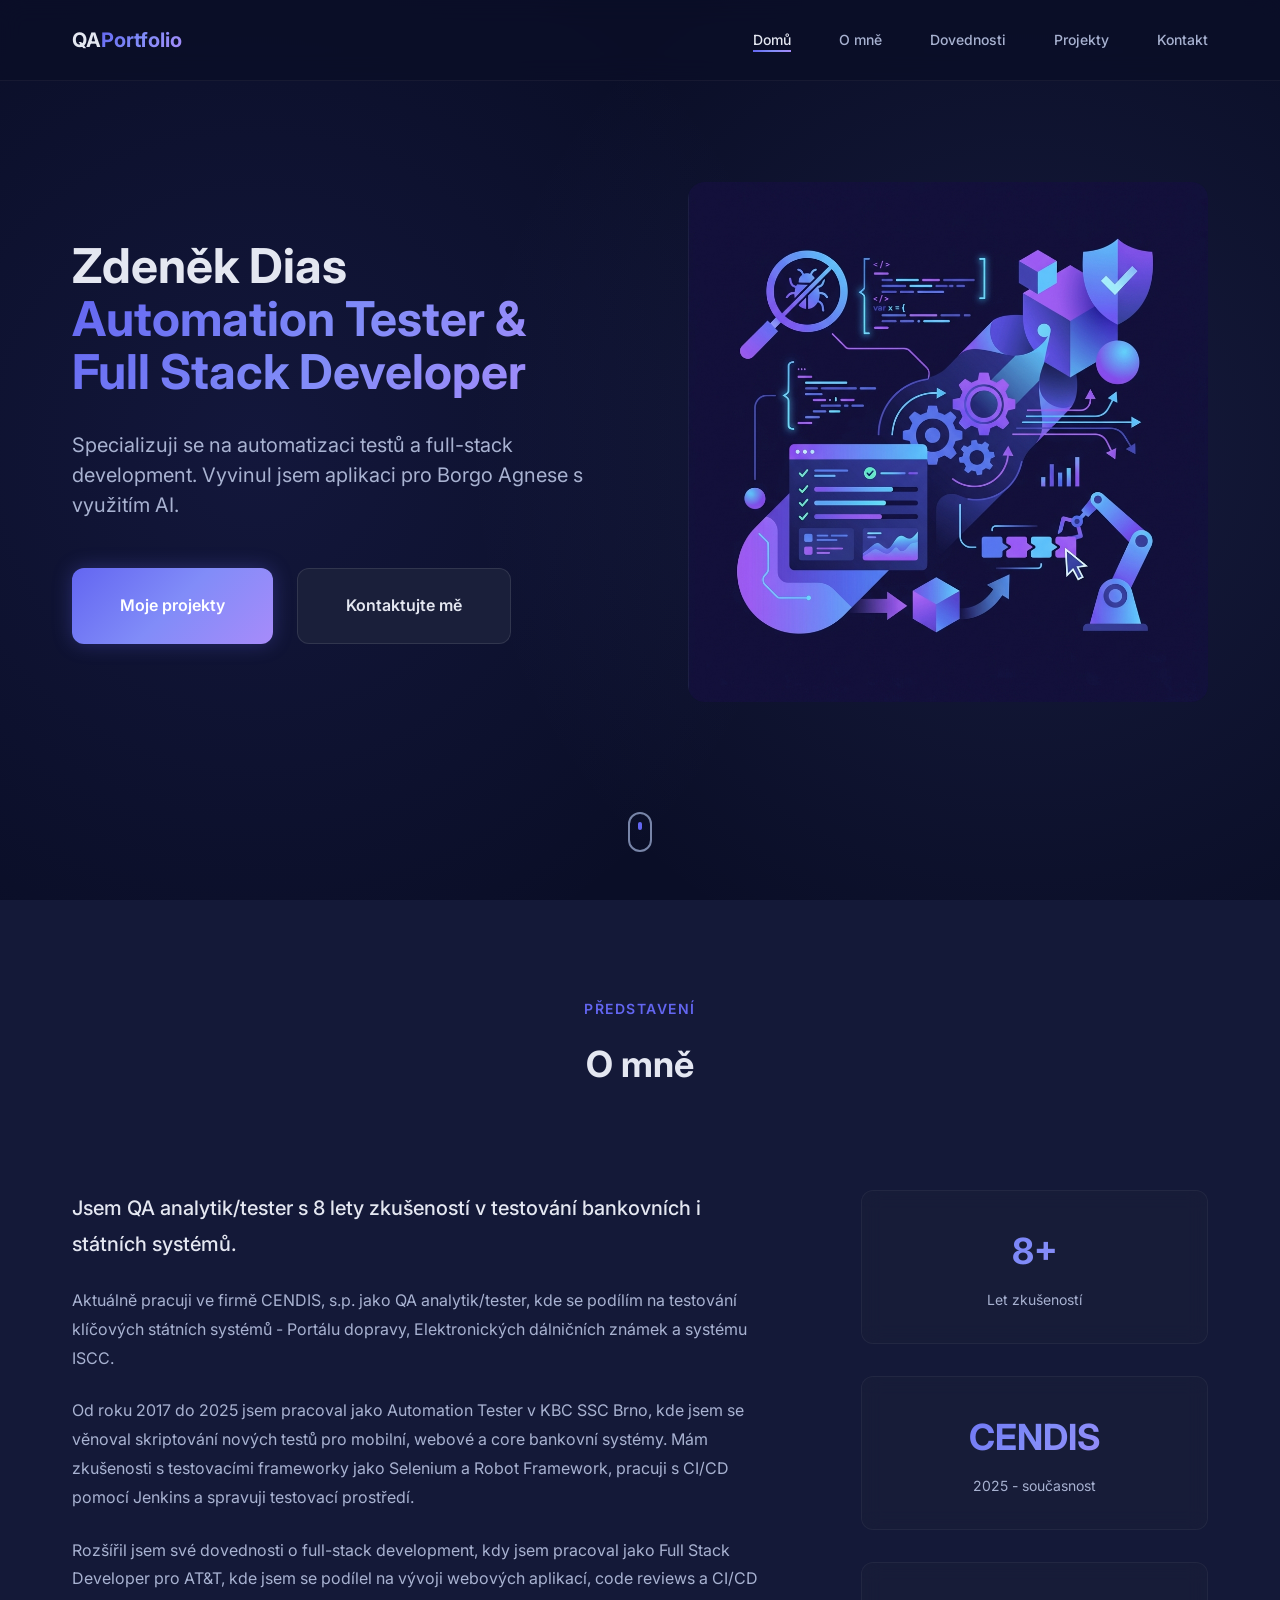
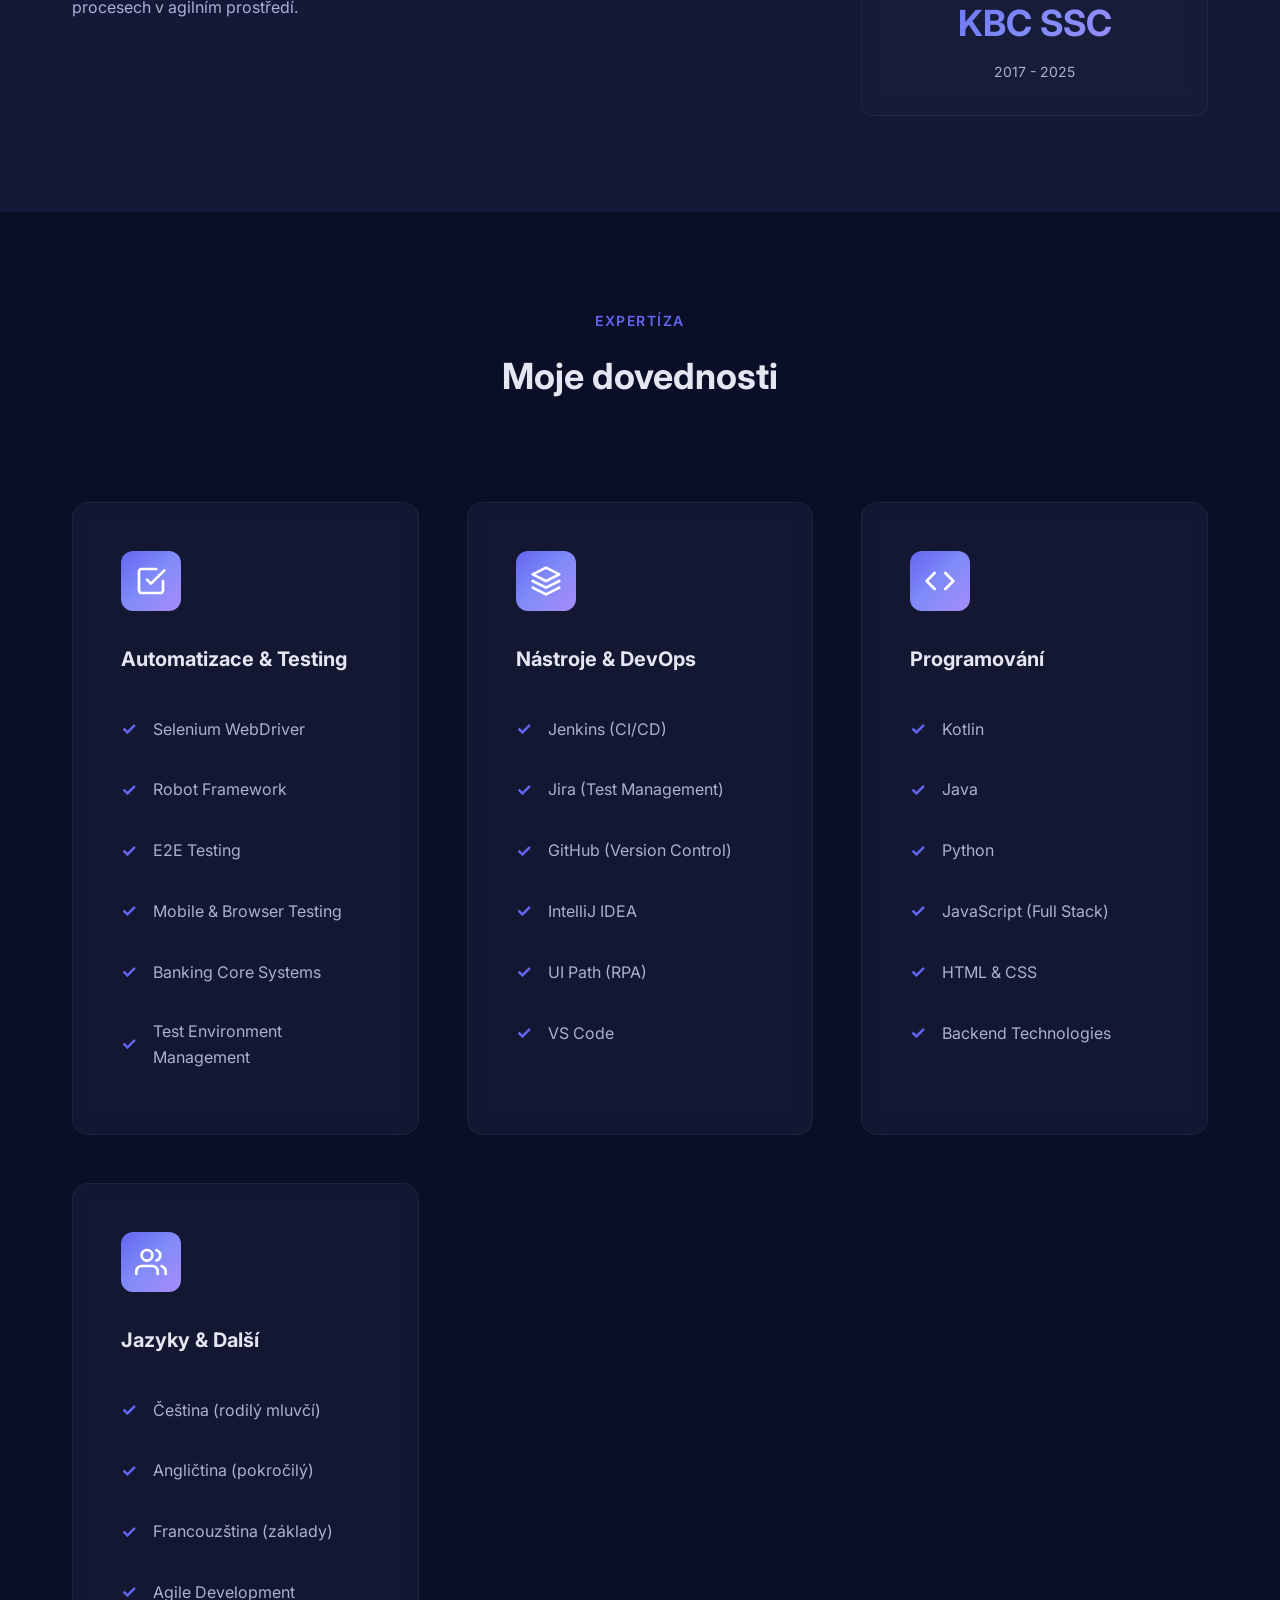
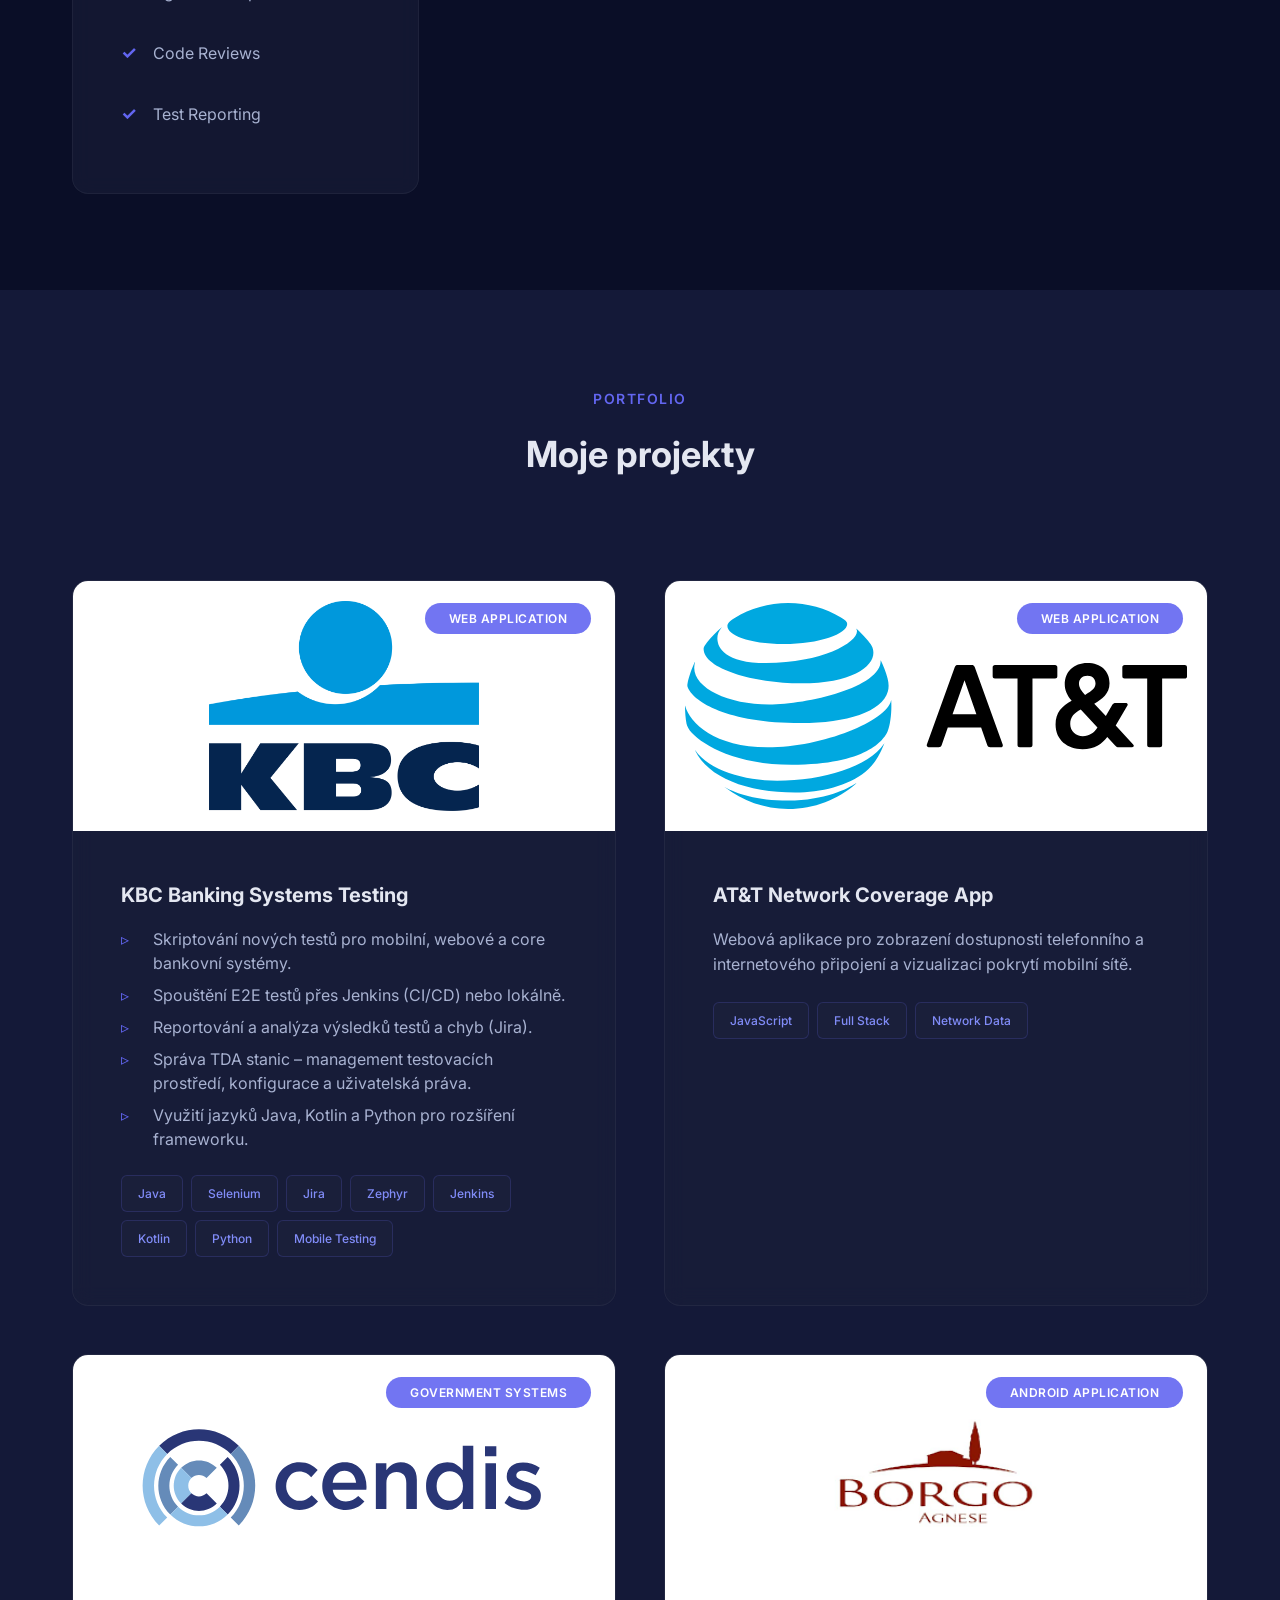
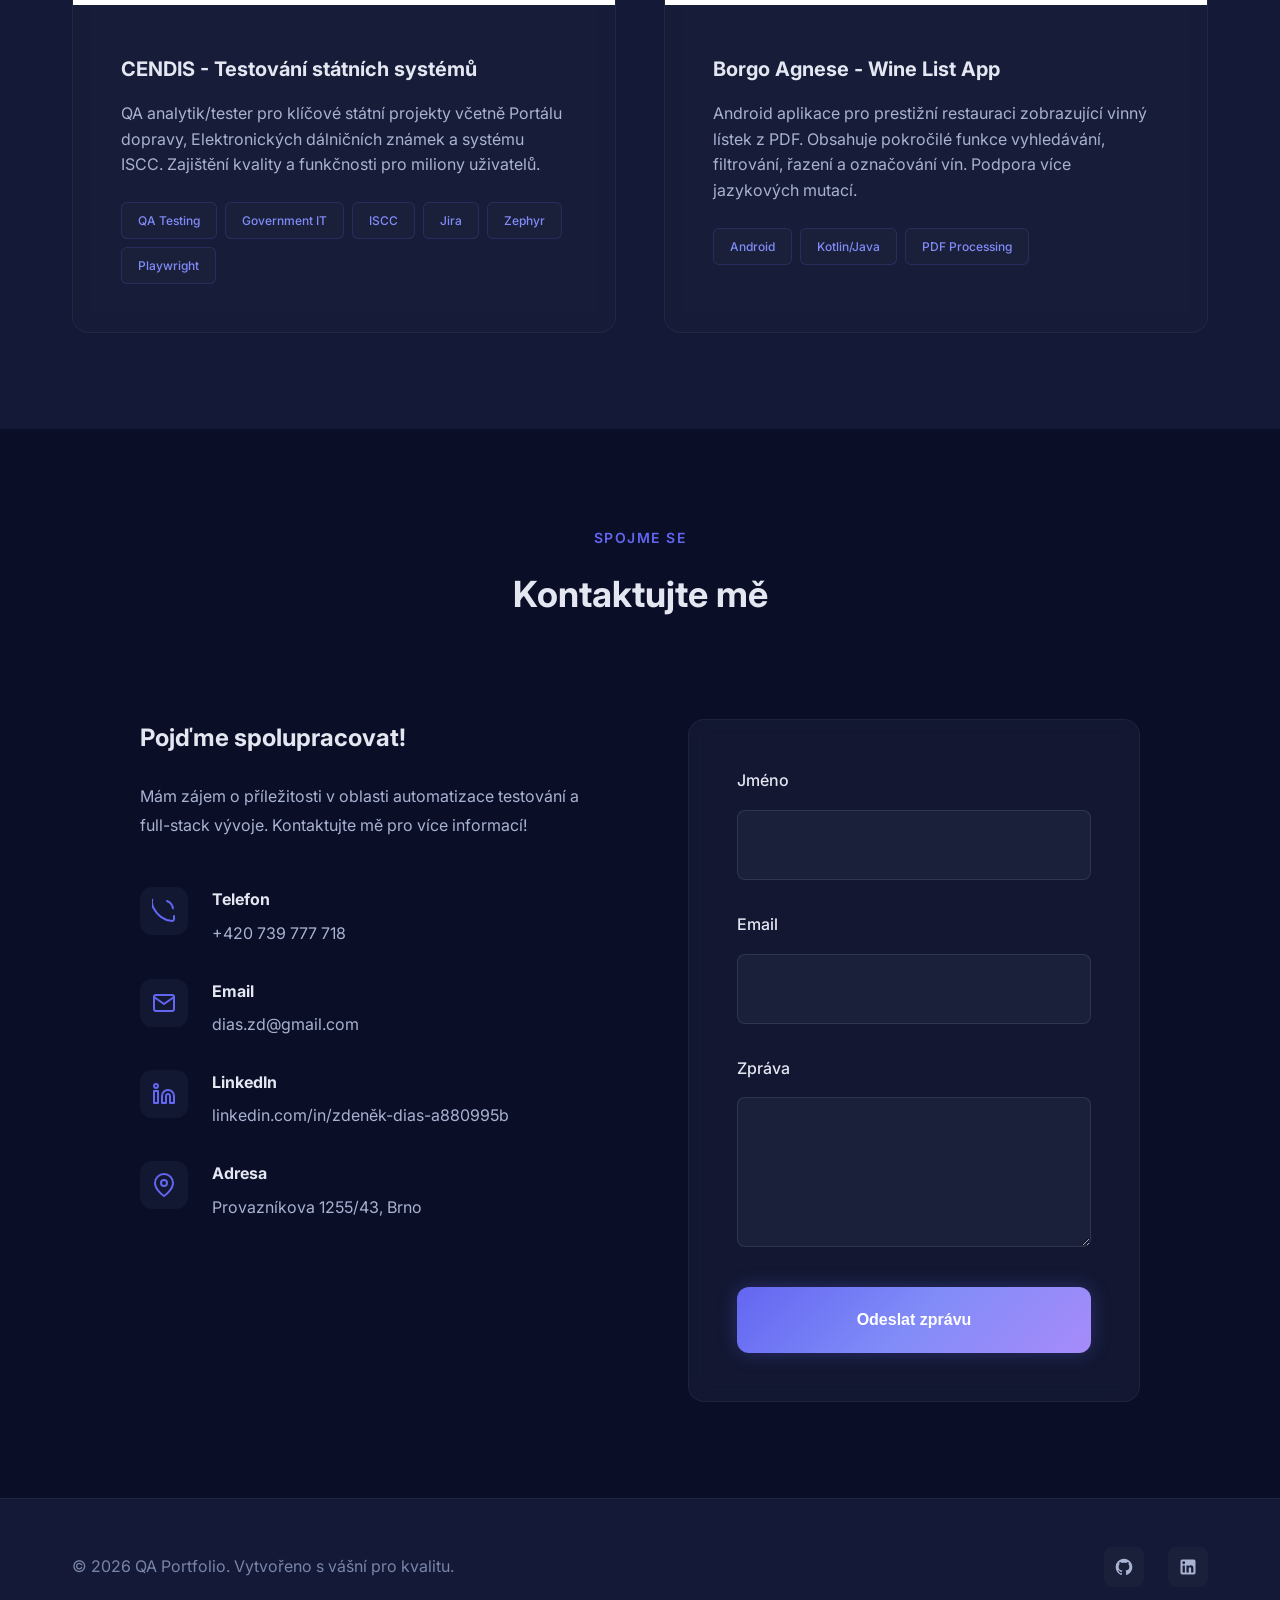
==== commit d8d71137: "Update KBC details and add methodology tags" ====
--- a/index.html
+++ b/index.html
@@ -227,13 +227,23 @@
                     </div>
                     <div class="project-content">
                         <h3>KBC Banking Systems Testing</h3>
-                        <p>Vývoj a údržba interního testovacího frameworku postaveného na Javě (Page Object Model) a
-                            Seleniu. Tvorba a správa CI/CD pipelines v Jenkins.</p>
+                        <ul class="project-details">
+                            <li>Skriptování nových testů pro mobilní, webové a core bankovní systémy.</li>
+                            <li>Spouštění E2E testů přes Jenkins (CI/CD) nebo lokálně.</li>
+                            <li>Reportování a analýza výsledků testů a chyb (Jira).</li>
+                            <li>Správa TDA stanic – management testovacích prostředí, konfigurace a uživatelská práva.
+                            </li>
+                            <li>Využití jazyků Java, Kotlin a Python pro rozšíření frameworku.</li>
+                        </ul>
                         <div class="project-tags">
                             <span class="tag">Java</span>
                             <span class="tag">Selenium</span>
-                            <span class="tag">Page Object Model</span>
-                            <span class="tag">Jenkins Pipelines</span>
+                            <span class="tag">Jira</span>
+                            <span class="tag">Zephyr</span>
+                            <span class="tag">Jenkins</span>
+                            <span class="tag">Kotlin</span>
+                            <span class="tag">Python</span>
+                            <span class="tag">Mobile Testing</span>
                         </div>
                     </div>
                 </div>
@@ -274,6 +284,9 @@
                             <span class="tag">QA Testing</span>
                             <span class="tag">Government IT</span>
                             <span class="tag">ISCC</span>
+                            <span class="tag">Jira</span>
+                            <span class="tag">Zephyr</span>
+                            <span class="tag">Playwright</span>
                         </div>
                     </div>
                 </div>
--- a/styles.css
+++ b/styles.css
@@ -568,6 +568,27 @@
     border: 1px solid rgba(99, 102, 241, 0.2);
 }
 
+.project-details {
+    list-style: none;
+    margin-bottom: var(--spacing-md);
+}
+
+.project-details li {
+    position: relative;
+    padding-left: var(--spacing-lg);
+    margin-bottom: var(--spacing-xs);
+    color: var(--color-text-secondary);
+    line-height: 1.5;
+}
+
+.project-details li::before {
+    content: '▹';
+    color: var(--color-accent-primary);
+    position: absolute;
+    left: 0;
+    top: 0;
+}
+
 /* Contact Section */
 .contact-content {
     display: grid;
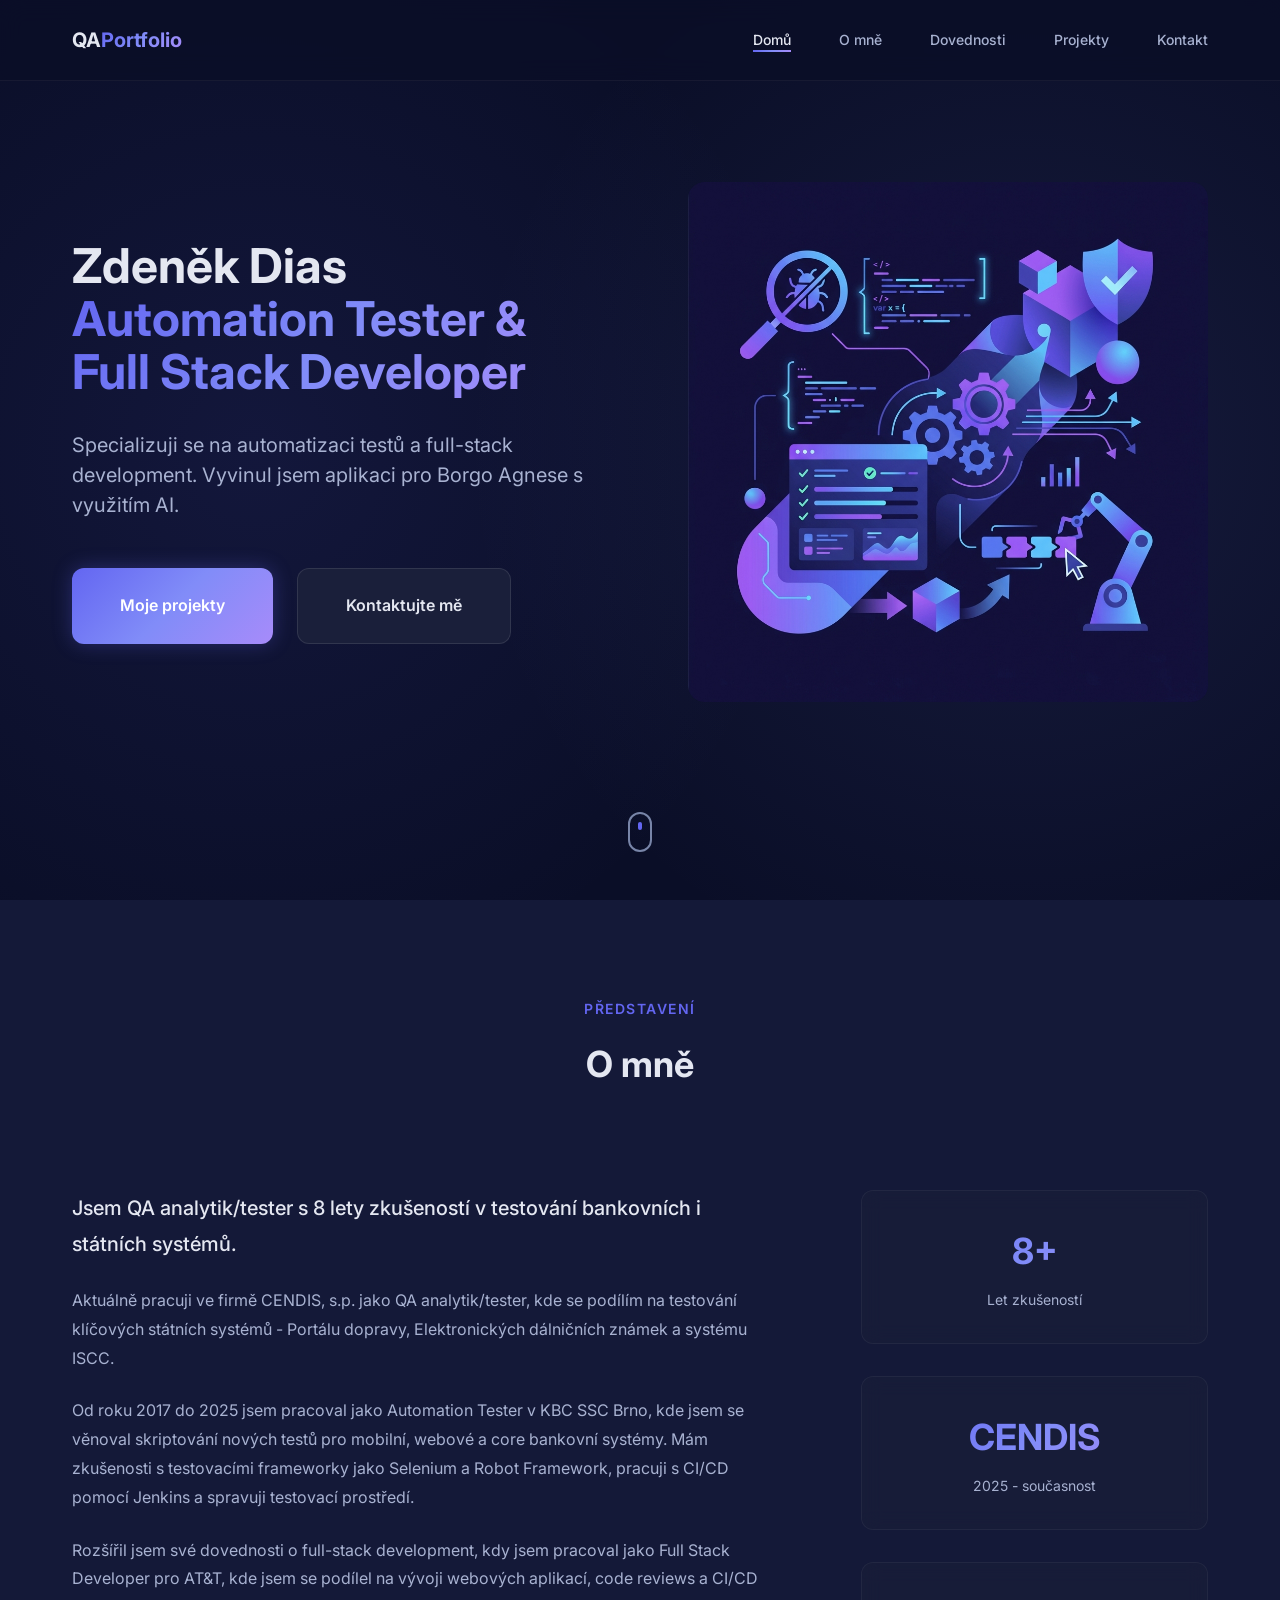
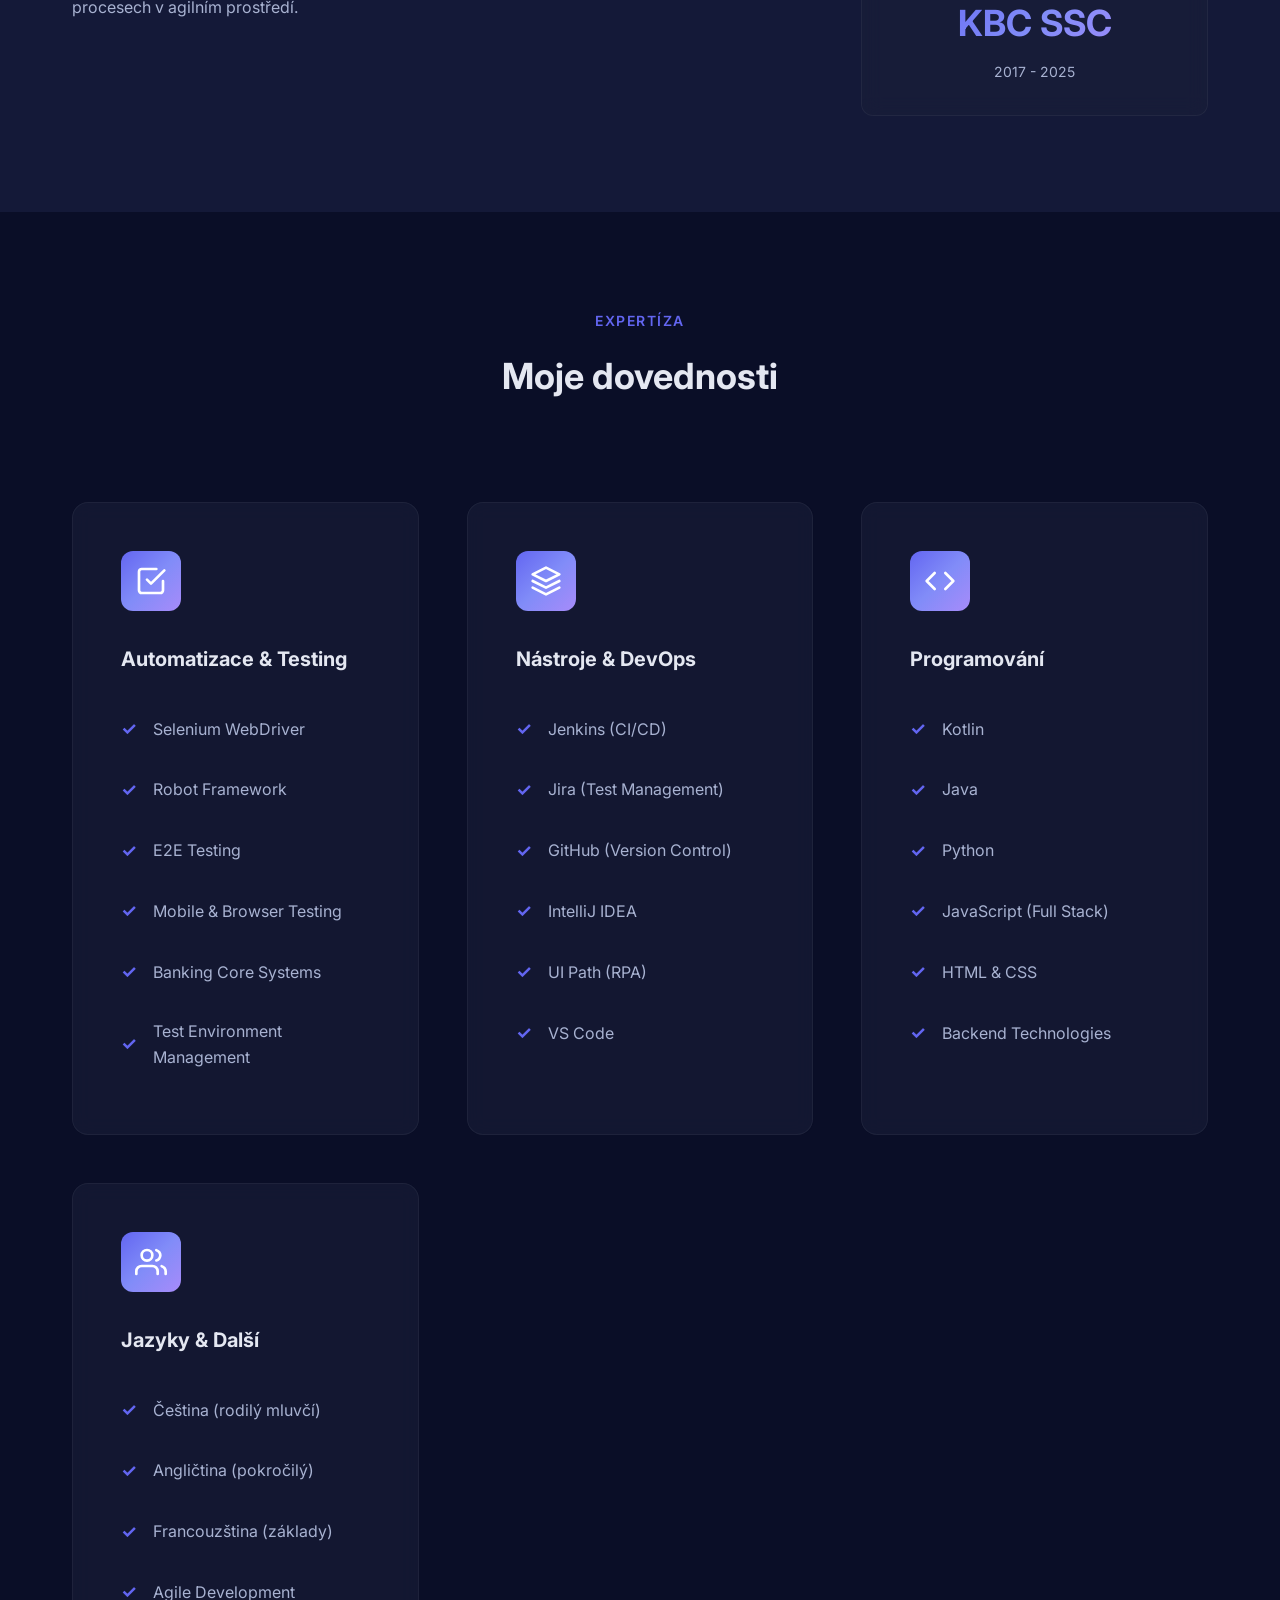
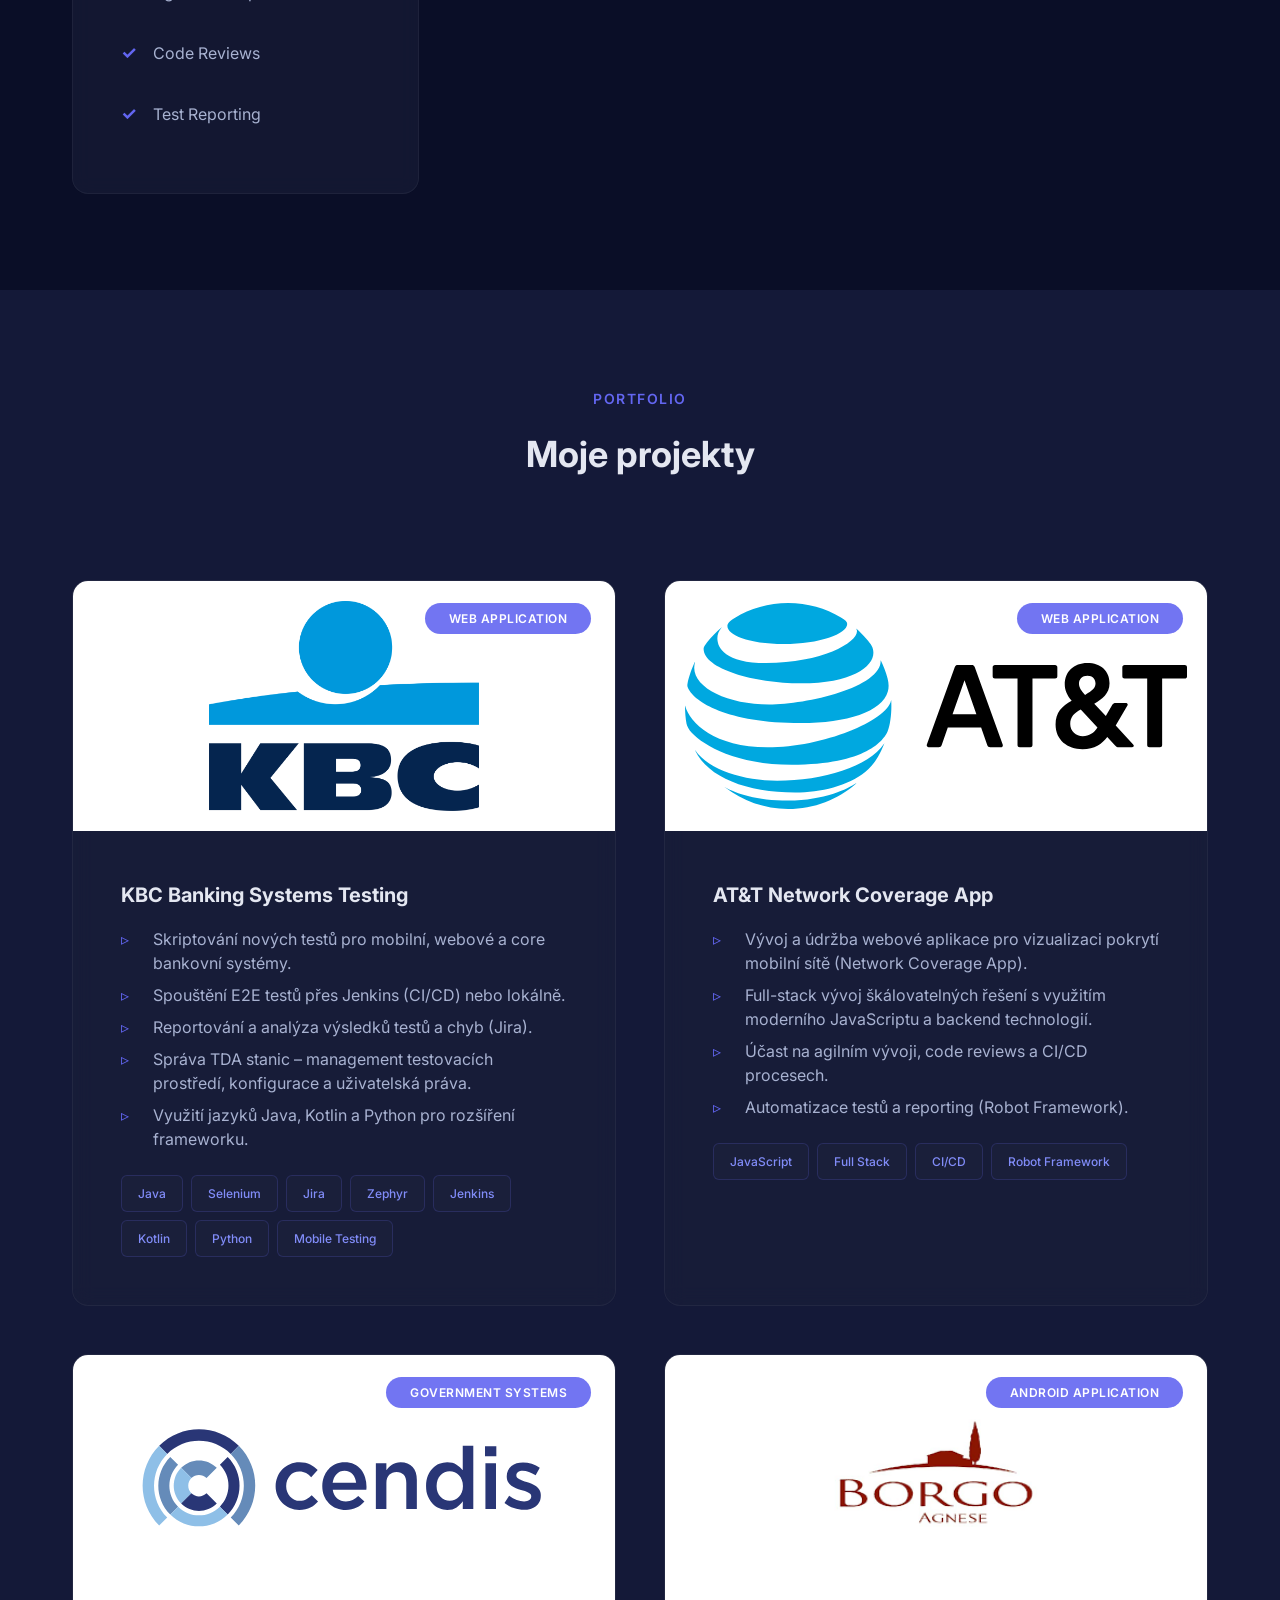
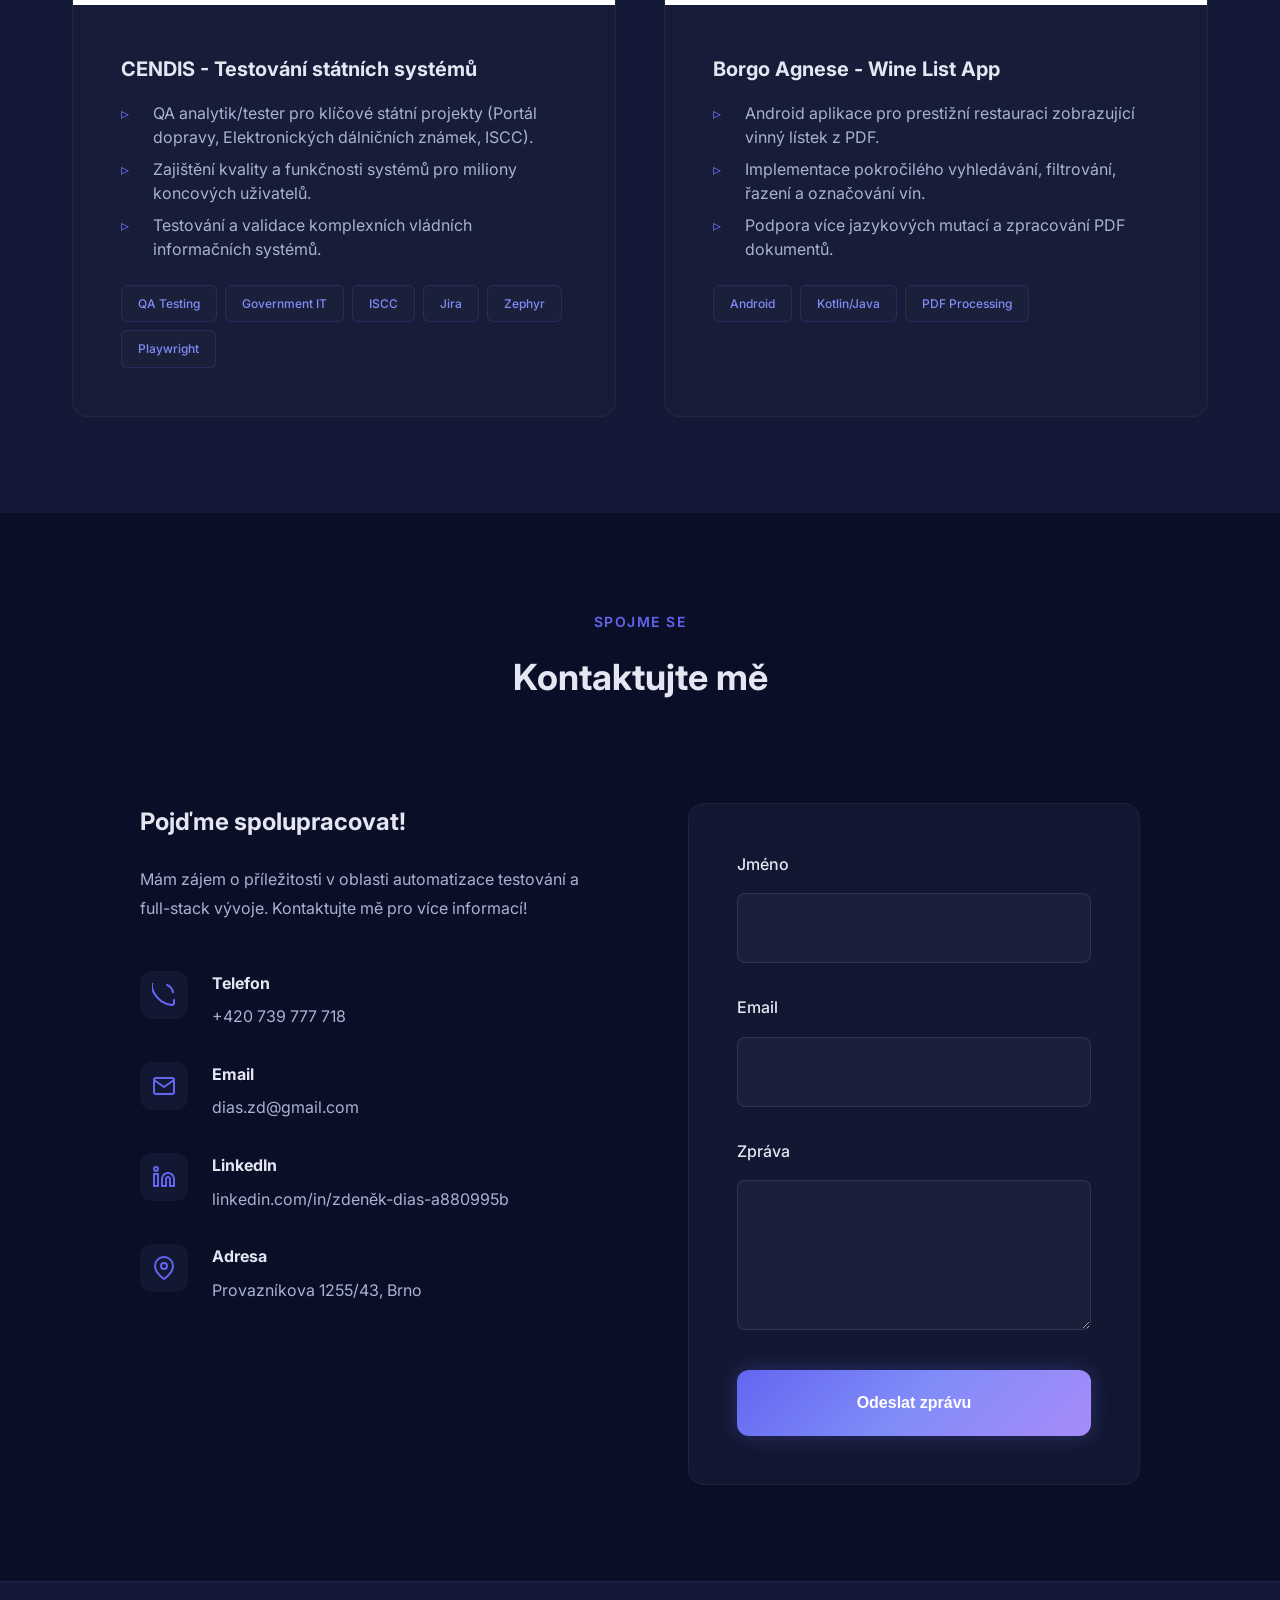
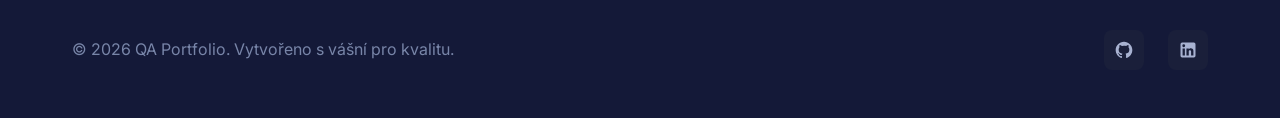
==== commit 9ec2e8f3: "Standardize project descriptions and update AT&T details" ====
--- a/index.html
+++ b/index.html
@@ -258,12 +258,19 @@
                     </div>
                     <div class="project-content">
                         <h3>AT&T Network Coverage App</h3>
-                        <p>Webová aplikace pro zobrazení dostupnosti telefonního a internetového připojení a vizualizaci
-                            pokrytí mobilní sítě.</p>
+                        <ul class="project-details">
+                            <li>Vývoj a údržba webové aplikace pro vizualizaci pokrytí mobilní sítě (Network Coverage
+                                App).</li>
+                            <li>Full-stack vývoj škálovatelných řešení s využitím moderního JavaScriptu a backend
+                                technologií.</li>
+                            <li>Účast na agilním vývoji, code reviews a CI/CD procesech.</li>
+                            <li>Automatizace testů a reporting (Robot Framework).</li>
+                        </ul>
                         <div class="project-tags">
                             <span class="tag">JavaScript</span>
                             <span class="tag">Full Stack</span>
-                            <span class="tag">Network Data</span>
+                            <span class="tag">CI/CD</span>
+                            <span class="tag">Robot Framework</span>
                         </div>
                     </div>
                 </div>
@@ -278,8 +285,12 @@
                     </div>
                     <div class="project-content">
                         <h3>CENDIS - Testování státních systémů</h3>
-                        <p>QA analytik/tester pro klíčové státní projekty včetně Portálu dopravy, Elektronických
-                            dálničních známek a systému ISCC. Zajištění kvality a funkčnosti pro miliony uživatelů.</p>
+                        <ul class="project-details">
+                            <li>QA analytik/tester pro klíčové státní projekty (Portál dopravy, Elektronických
+                                dálničních známek, ISCC).</li>
+                            <li>Zajištění kvality a funkčnosti systémů pro miliony koncových uživatelů.</li>
+                            <li>Testování a validace komplexních vládních informačních systémů.</li>
+                        </ul>
                         <div class="project-tags">
                             <span class="tag">QA Testing</span>
                             <span class="tag">Government IT</span>
@@ -301,8 +312,11 @@
                     </div>
                     <div class="project-content">
                         <h3>Borgo Agnese - Wine List App</h3>
-                        <p>Android aplikace pro prestižní restauraci zobrazující vinný lístek z PDF. Obsahuje pokročilé
-                            funkce vyhledávání, filtrování, řazení a označování vín. Podpora více jazykových mutací.</p>
+                        <ul class="project-details">
+                            <li>Android aplikace pro prestižní restauraci zobrazující vinný lístek z PDF.</li>
+                            <li>Implementace pokročilého vyhledávání, filtrování, řazení a označování vín.</li>
+                            <li>Podpora více jazykových mutací a zpracování PDF dokumentů.</li>
+                        </ul>
                         <div class="project-tags">
                             <span class="tag">Android</span>
                             <span class="tag">Kotlin/Java</span>
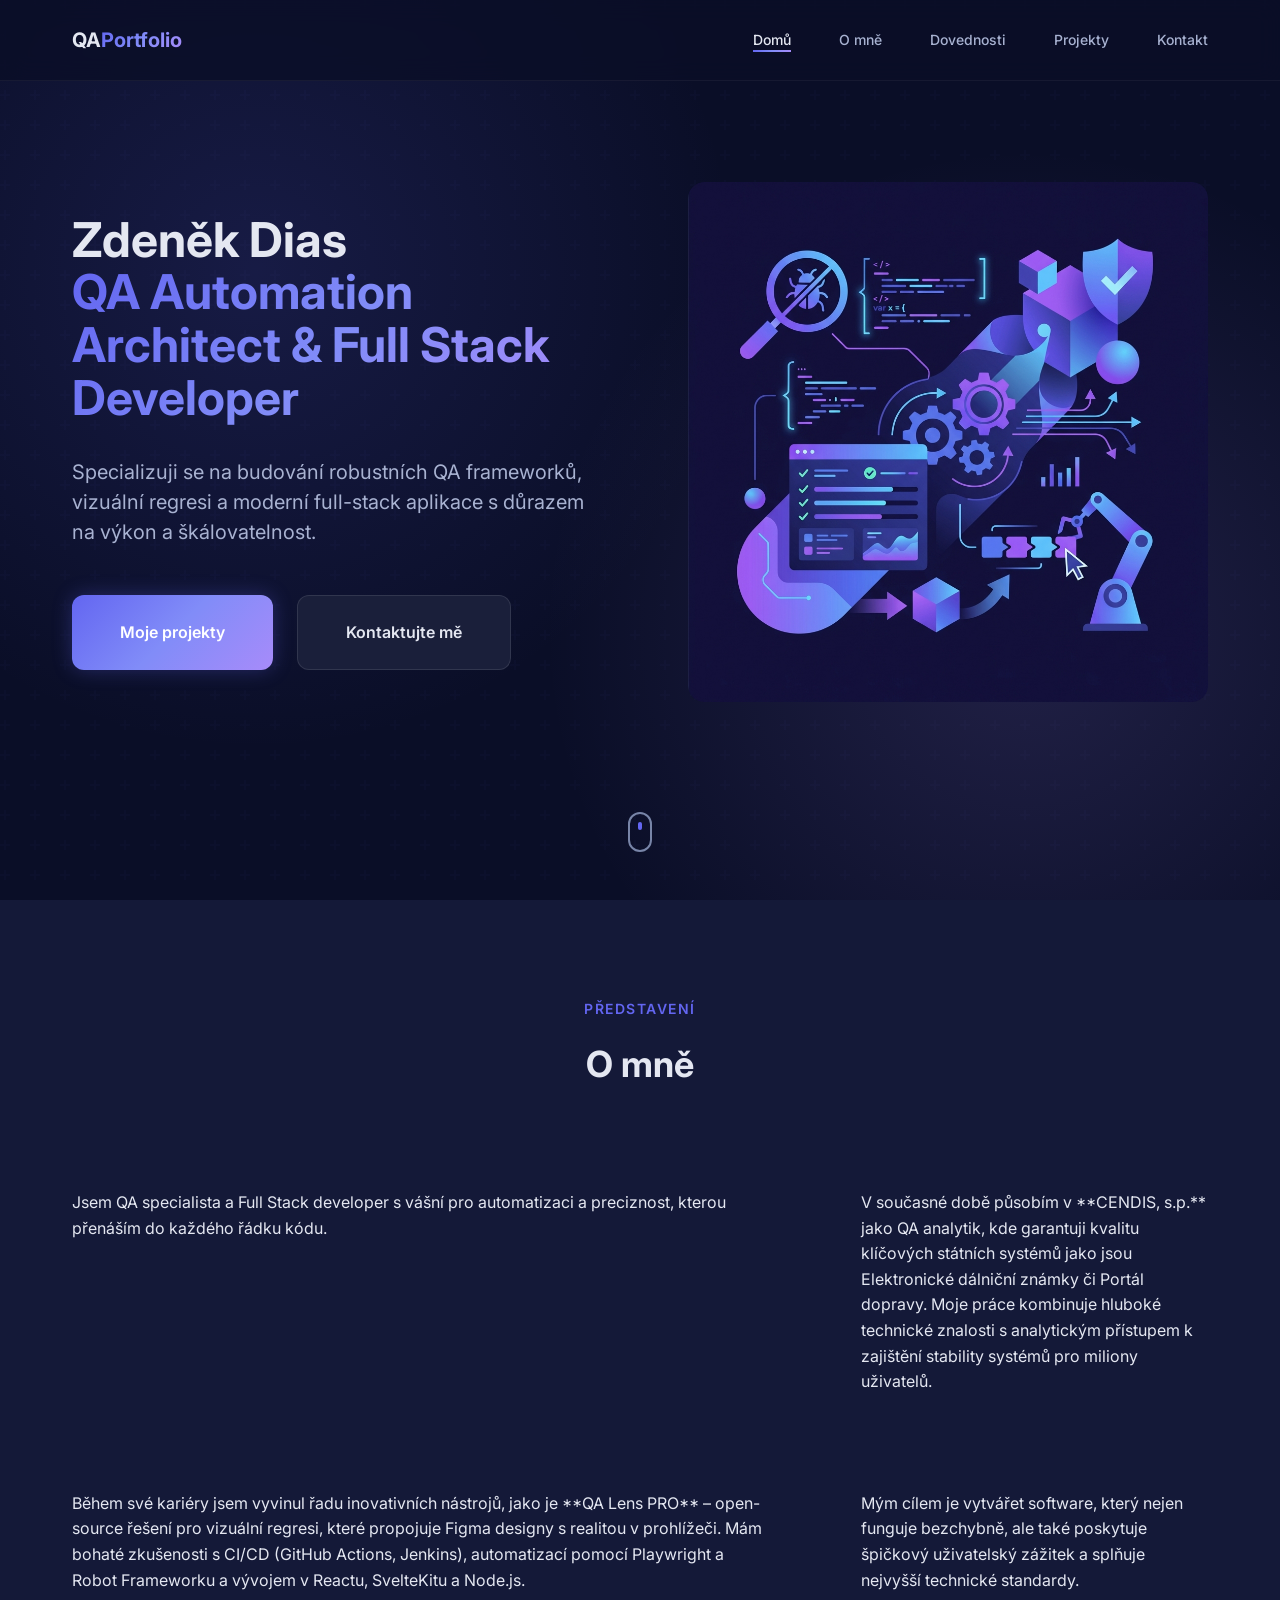
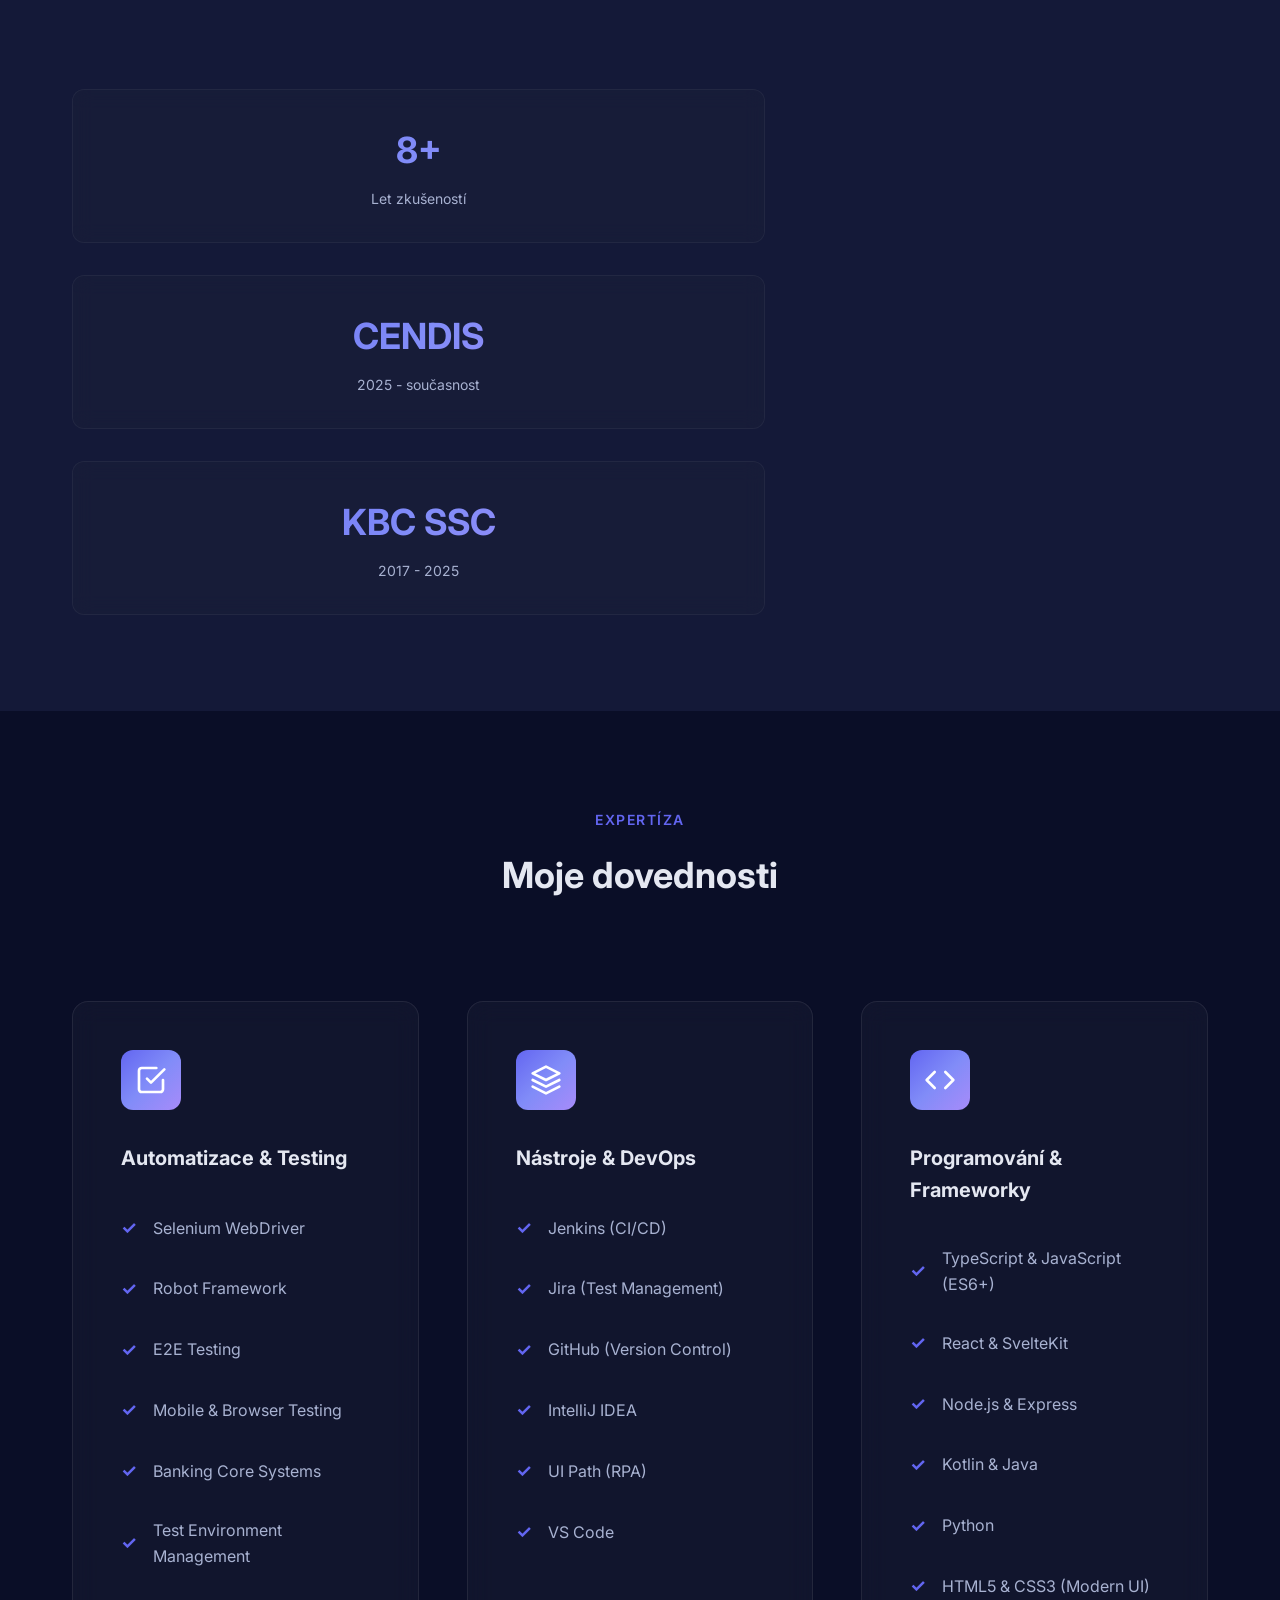
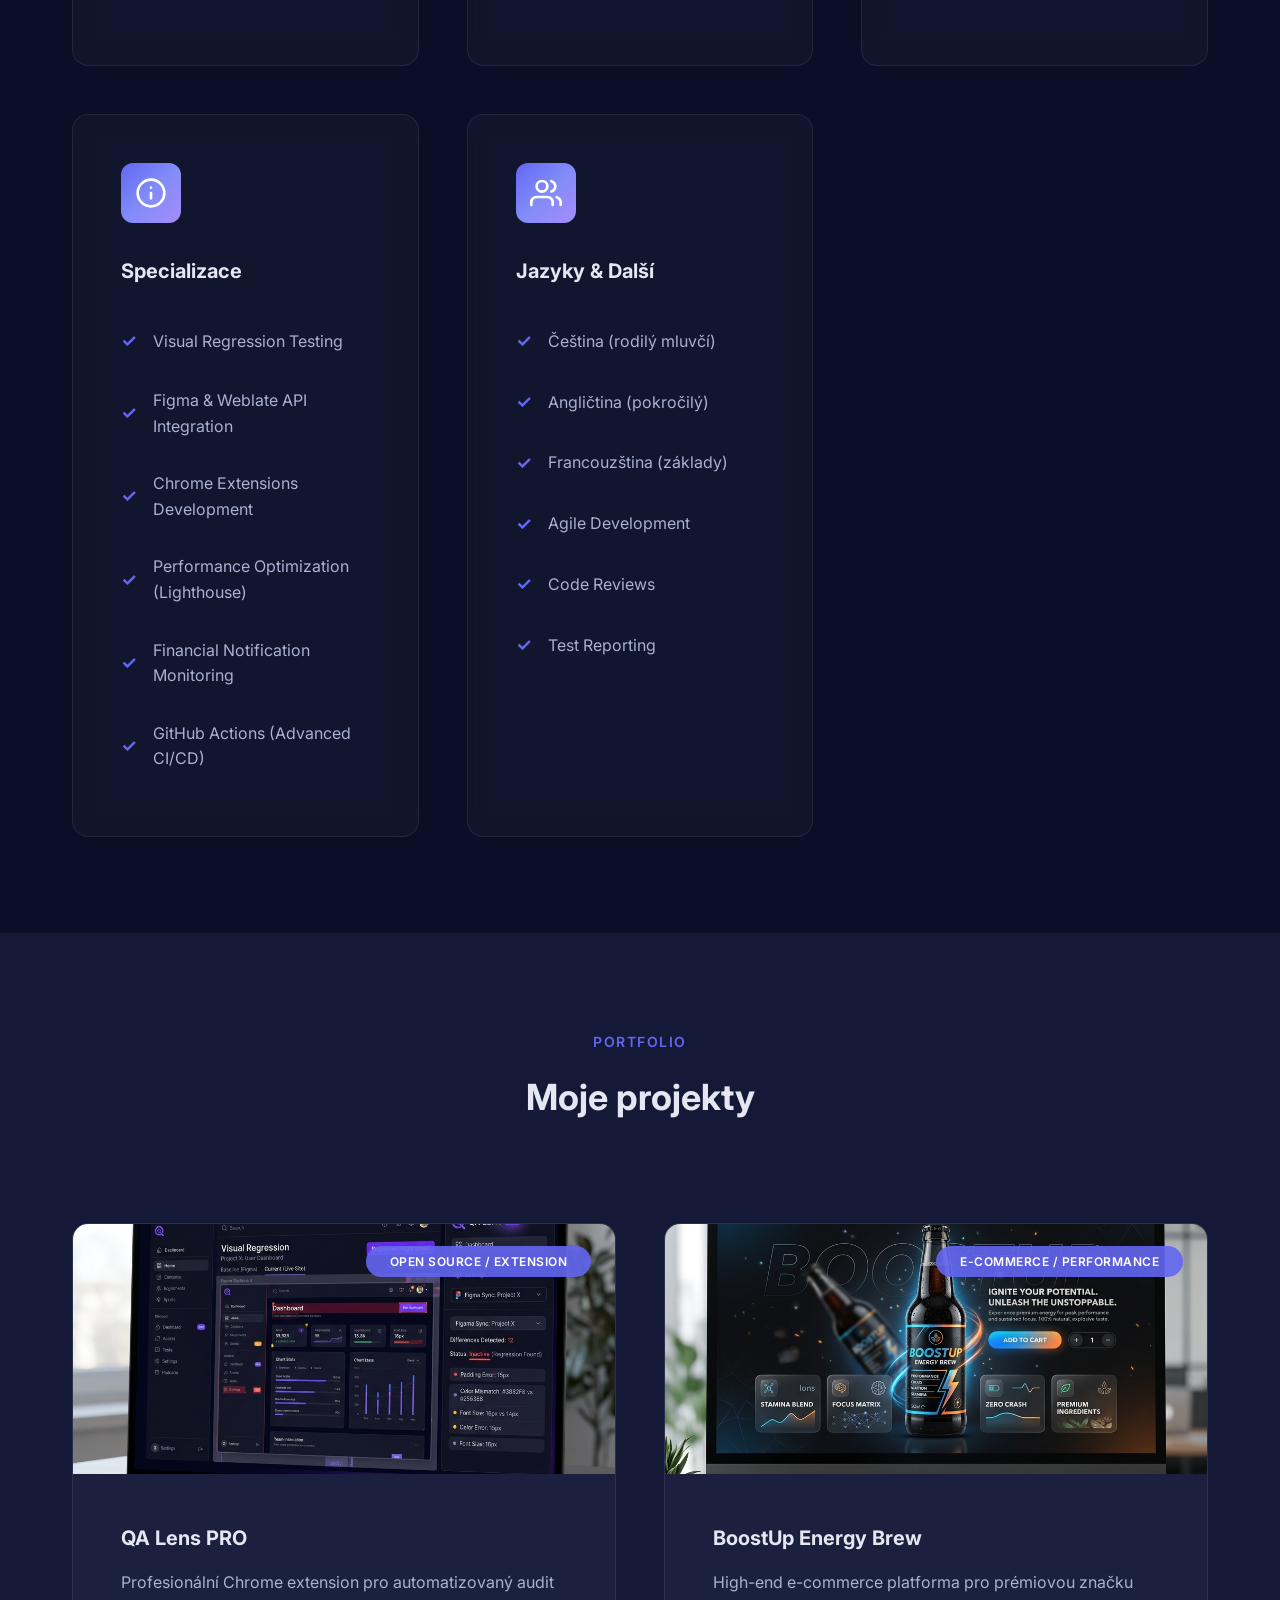
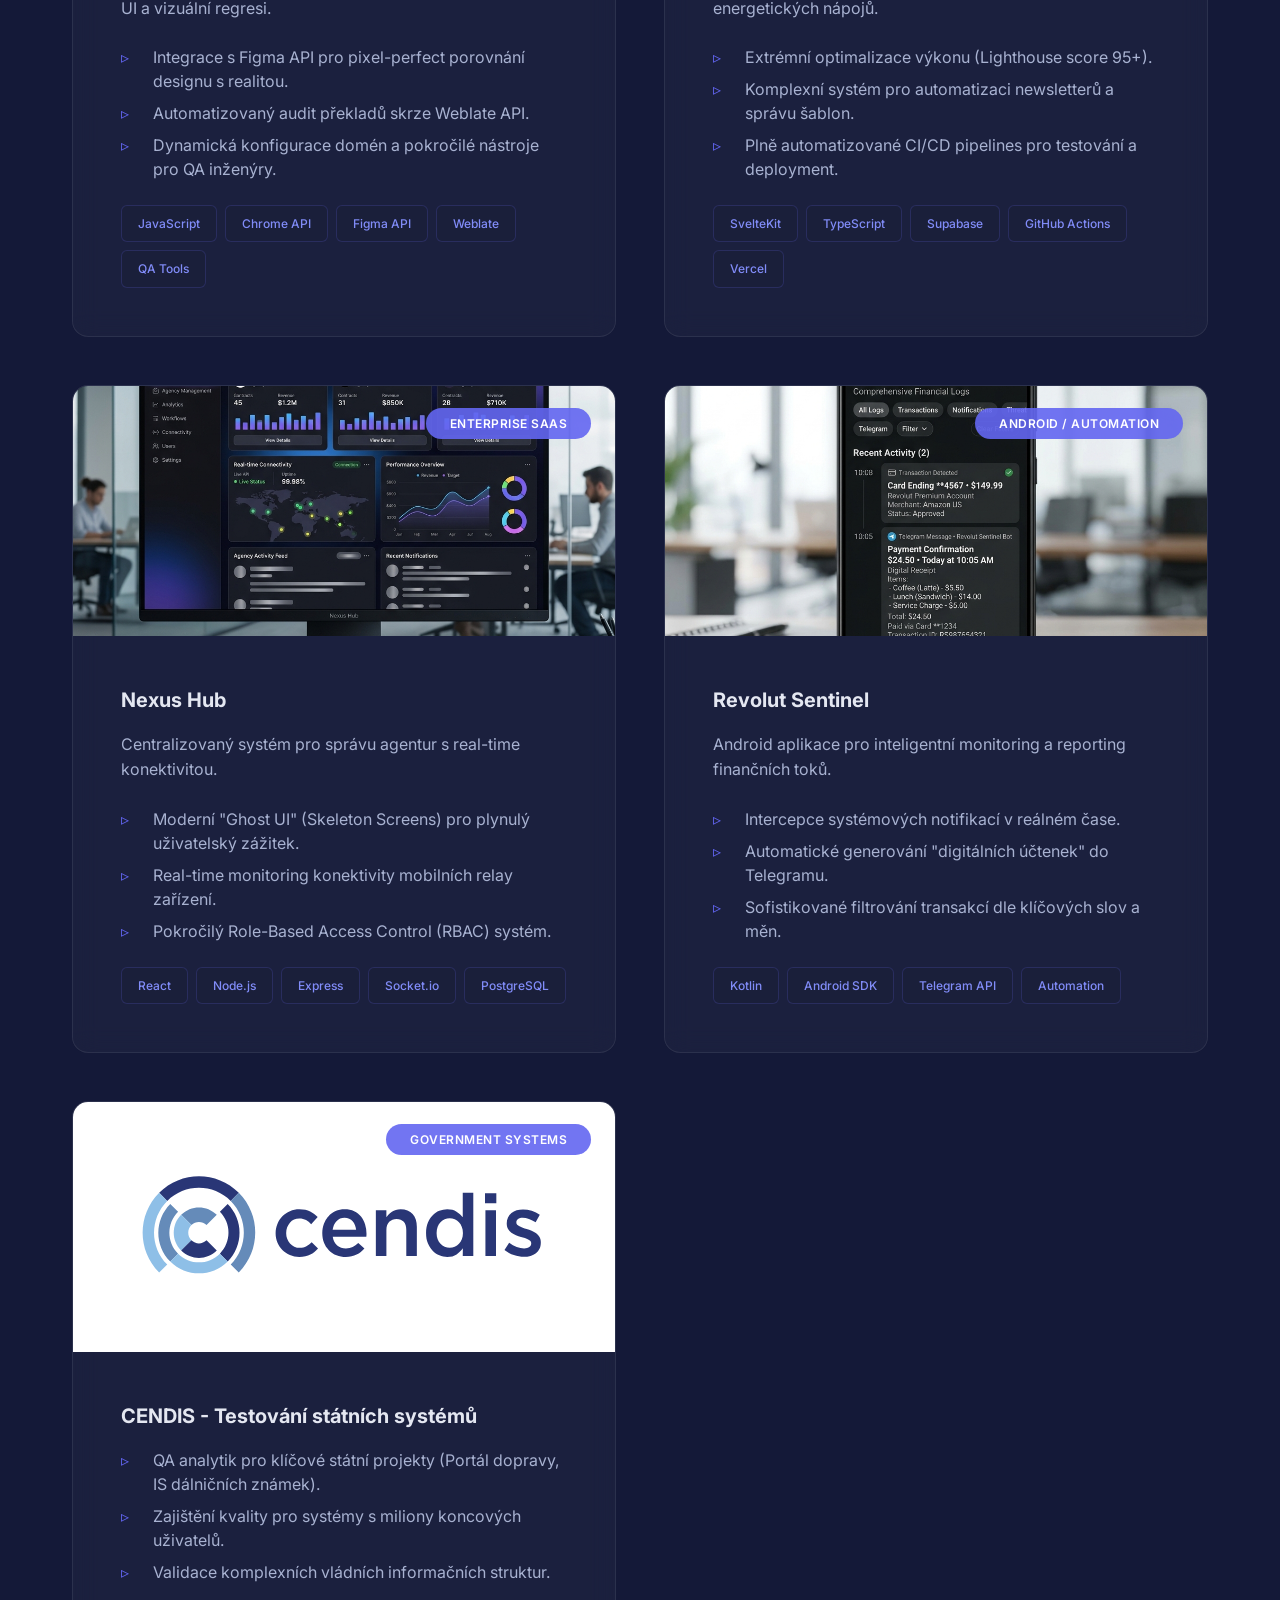
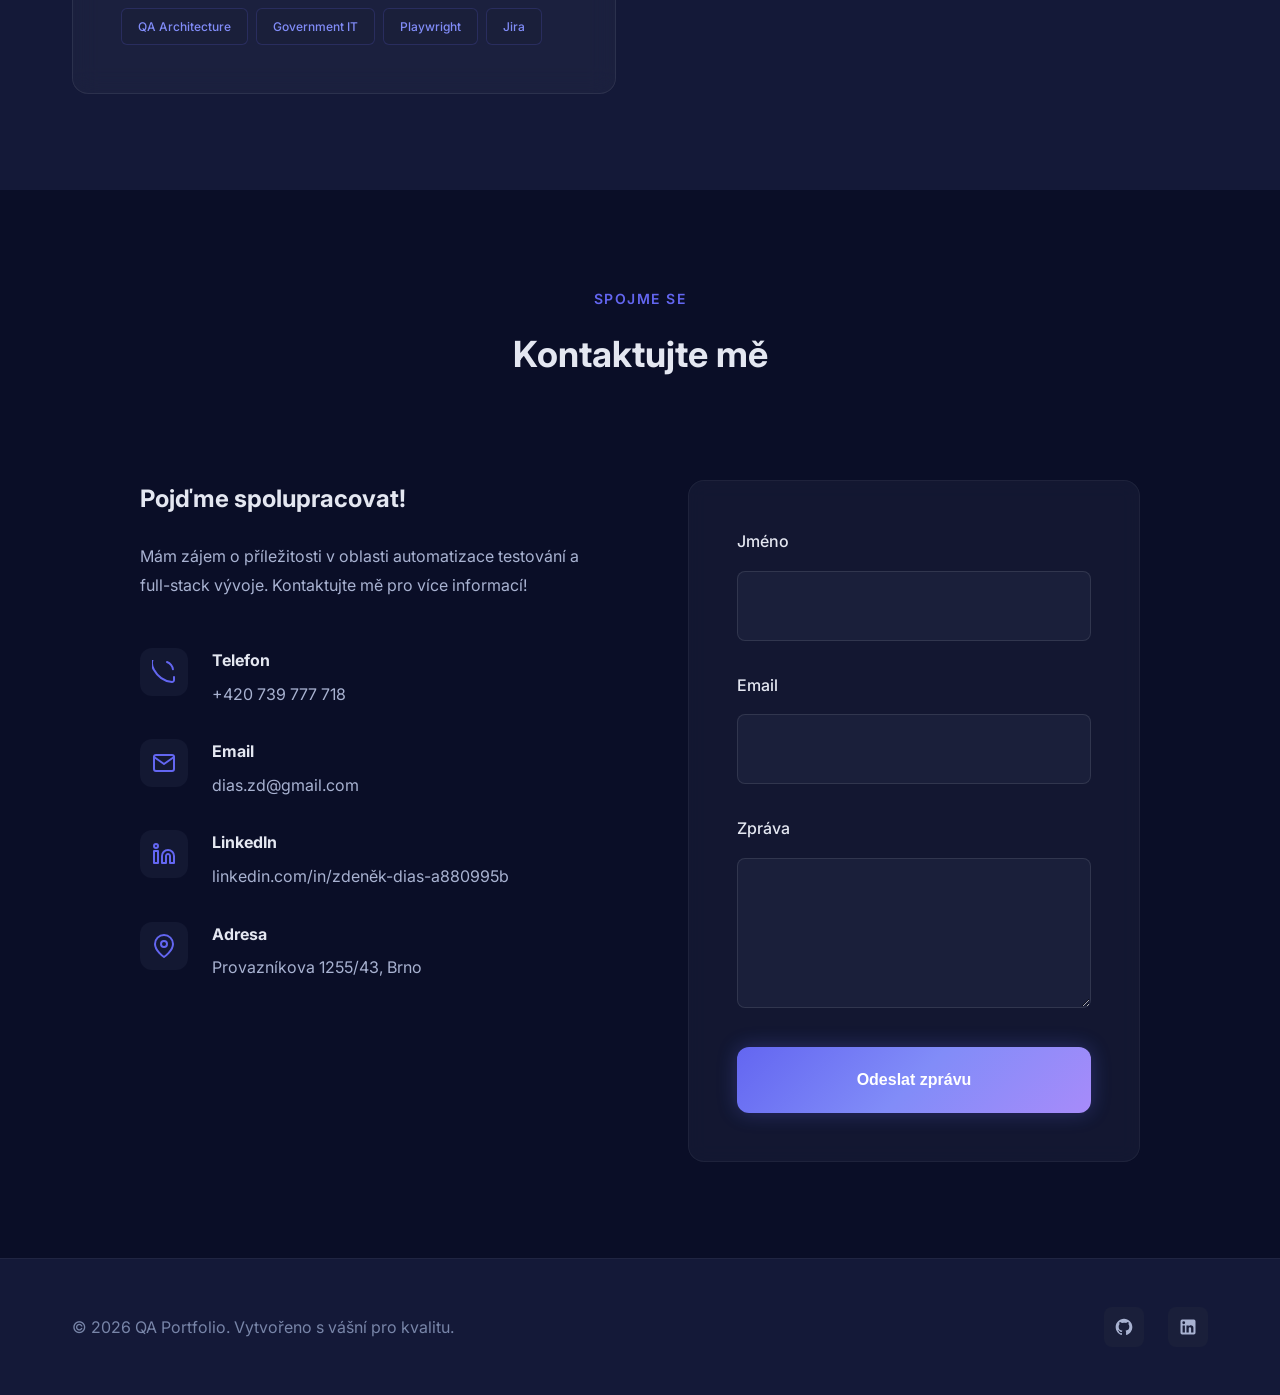
==== commit 8a791749: "refactor: update personal portfolio with current professional experience, modernized skill stack, an" ====
--- a/index.html
+++ b/index.html
@@ -43,10 +43,9 @@
                 <div class="hero-text">
                     <h1 class="hero-title">
                         <span class="title-line">Zdeněk Dias</span>
-                        <span class="title-line gradient-text">Automation Tester & Full Stack Developer</span>
+                        <span class="title-line gradient-text">QA Automation Architect & Full Stack Developer</span>
                     </h1>
-                    <p class="hero-subtitle">Specializuji se na automatizaci testů a full-stack development. Vyvinul
-                        jsem aplikaci pro Borgo Agnese s využitím AI.</p>
+                    <p class="hero-subtitle">Specializuji se na budování robustních QA frameworků, vizuální regresi a moderní full-stack aplikace s důrazem na výkon a škálovatelnost.</p>
                     <div class="hero-buttons">
                         <a href="#projects" class="btn btn-primary">Moje projekty</a>
                         <a href="#contact" class="btn btn-secondary">Kontaktujte mě</a>
@@ -72,20 +71,10 @@
                 <h2 class="section-title">O mně</h2>
             </div>
             <div class="about-content">
-                <div class="about-text">
-                    <p class="lead">Jsem QA analytik/tester s 8 lety zkušeností v testování bankovních i státních
-                        systémů.</p>
-                    <p>Aktuálně pracuji ve firmě CENDIS, s.p. jako QA analytik/tester, kde se podílím na testování
-                        klíčových
-                        státních systémů - Portálu dopravy, Elektronických dálničních známek a systému ISCC.</p>
-                    <p>Od roku 2017 do 2025 jsem pracoval jako Automation Tester v KBC SSC Brno, kde jsem se věnoval
-                        skriptování nových
-                        testů pro mobilní, webové a core bankovní systémy. Mám zkušenosti s testovacími frameworky jako
-                        Selenium a Robot Framework, pracuji s CI/CD pomocí Jenkins a spravuji testovací prostředí.</p>
-                    <p>Rozšířil jsem své dovednosti o full-stack development, kdy jsem pracoval jako Full Stack
-                        Developer pro AT&T, kde jsem se podílel na vývoji webových aplikací, code reviews a CI/CD
-                        procesech v agilním prostředí.</p>
-                </div>
+                    <p class="lead">Jsem QA specialista a Full Stack developer s vášní pro automatizaci a preciznost, kterou přenáším do každého řádku kódu.</p>
+                    <p>V současné době působím v **CENDIS, s.p.** jako QA analytik, kde garantuji kvalitu klíčových státních systémů jako jsou Elektronické dálniční známky či Portál dopravy. Moje práce kombinuje hluboké technické znalosti s analytickým přístupem k zajištění stability systémů pro miliony uživatelů.</p>
+                    <p>Během své kariéry jsem vyvinul řadu inovativních nástrojů, jako je **QA Lens PRO** – open-source řešení pro vizuální regresi, které propojuje Figma designy s realitou v prohlížeči. Mám bohaté zkušenosti s CI/CD (GitHub Actions, Jenkins), automatizací pomocí Playwright a Robot Frameworku a vývojem v Reactu, SvelteKitu a Node.js.</p>
+                    <p>Mým cílem je vytvářet software, který nejen funguje bezchybně, ale také poskytuje špičkový uživatelský zážitek a splňuje nejvyšší technické standardy.</p>
                 <div class="about-stats">
                     <div class="stat-card">
                         <div class="stat-number">8+</div>
@@ -167,14 +156,34 @@
                                 stroke-linejoin="round" />
                         </svg>
                     </div>
-                    <h3>Programování</h3>
+                    <h3>Programování & Frameworky</h3>
                     <ul class="skill-list">
-                        <li>Kotlin</li>
-                        <li>Java</li>
+                        <li>TypeScript & JavaScript (ES6+)</li>
+                        <li>React & SvelteKit</li>
+                        <li>Node.js & Express</li>
+                        <li>Kotlin & Java</li>
                         <li>Python</li>
-                        <li>JavaScript (Full Stack)</li>
-                        <li>HTML & CSS</li>
-                        <li>Backend Technologies</li>
+                        <li>HTML5 & CSS3 (Modern UI)</li>
+                    </ul>
+                </div>
+
+                <!-- Specialized QA -->
+                <div class="skill-category">
+                    <div class="skill-icon">
+                        <svg viewBox="0 0 24 24" fill="none" xmlns="http://www.w3.org/2000/svg">
+                            <path d="M12 22C17.5228 22 22 17.5228 22 12C22 6.47715 17.5228 2 12 2C6.47715 2 2 6.47715 2 12C2 17.5228 6.47715 22 12 22Z" stroke="currentColor" stroke-width="2" stroke-linecap="round" stroke-linejoin="round"/>
+                            <path d="M12 16V12" stroke="currentColor" stroke-width="2" stroke-linecap="round" stroke-linejoin="round"/>
+                            <path d="M12 8H12.01" stroke="currentColor" stroke-width="2" stroke-linecap="round" stroke-linejoin="round"/>
+                        </svg>
+                    </div>
+                    <h3>Specializace</h3>
+                    <ul class="skill-list">
+                        <li>Visual Regression Testing</li>
+                        <li>Figma & Weblate API Integration</li>
+                        <li>Chrome Extensions Development</li>
+                        <li>Performance Optimization (Lighthouse)</li>
+                        <li>Financial Notification Monitoring</li>
+                        <li>GitHub Actions (Advanced CI/CD)</li>
                     </ul>
                 </div>
 
@@ -217,60 +226,105 @@
                 <h2 class="section-title">Moje projekty</h2>
             </div>
             <div class="projects-grid">
+                <!-- QA Lens PRO -->
                 <div class="project-card">
                     <div class="project-image">
-                        <img src="assets/kbc_logo.png" alt="KBC Logo" id="project1-img"
-                            style="object-fit: contain; padding: 20px; background: white;">
+                        <img src="assets/qa-lens-pro.png" alt="QA Lens PRO" id="project-qa-lens">
                         <div class="project-overlay">
-                            <span class="project-type">Web Application</span>
+                            <span class="project-type">Open Source / Extension</span>
                         </div>
                     </div>
                     <div class="project-content">
-                        <h3>KBC Banking Systems Testing</h3>
+                        <h3>QA Lens PRO</h3>
+                        <p>Profesionální Chrome extension pro automatizovaný audit UI a vizuální regresi.</p>
                         <ul class="project-details">
-                            <li>Skriptování nových testů pro mobilní, webové a core bankovní systémy.</li>
-                            <li>Spouštění E2E testů přes Jenkins (CI/CD) nebo lokálně.</li>
-                            <li>Reportování a analýza výsledků testů a chyb (Jira).</li>
-                            <li>Správa TDA stanic – management testovacích prostředí, konfigurace a uživatelská práva.
-                            </li>
-                            <li>Využití jazyků Java, Kotlin a Python pro rozšíření frameworku.</li>
-                        </ul>
-                        <div class="project-tags">
-                            <span class="tag">Java</span>
-                            <span class="tag">Selenium</span>
-                            <span class="tag">Jira</span>
-                            <span class="tag">Zephyr</span>
-                            <span class="tag">Jenkins</span>
-                            <span class="tag">Kotlin</span>
-                            <span class="tag">Python</span>
-                            <span class="tag">Mobile Testing</span>
-                        </div>
-                    </div>
-                </div>
-
-                <div class="project-card">
-                    <div class="project-image">
-                        <img src="assets/att_logo.svg" alt="Network Coverage Web App" id="project2-img"
-                            style="object-fit: contain; padding: 20px; background: white;">
-                        <div class="project-overlay">
-                            <span class="project-type">Web Application</span>
-                        </div>
-                    </div>
-                    <div class="project-content">
-                        <h3>AT&T Network Coverage App</h3>
-                        <ul class="project-details">
-                            <li>Vývoj a údržba webové aplikace pro vizualizaci pokrytí mobilní sítě (Network Coverage
-                                App).</li>
-                            <li>Full-stack vývoj škálovatelných řešení s využitím moderního JavaScriptu a backend
-                                technologií.</li>
-                            <li>Účast na agilním vývoji, code reviews a CI/CD procesech.</li>
-                            <li>Automatizace testů a reporting (Robot Framework).</li>
+                            <li>Integrace s Figma API pro pixel-perfect porovnání designu s realitou.</li>
+                            <li>Automatizovaný audit překladů skrze Weblate API.</li>
+                            <li>Dynamická konfigurace domén a pokročilé nástroje pro QA inženýry.</li>
                         </ul>
                         <div class="project-tags">
                             <span class="tag">JavaScript</span>
-                            <span class="tag">Full Stack</span>
-                            <span class="tag">CI/CD</span>
-                            <span class="tag">Robot Framework</span>
+                            <span class="tag">Chrome API</span>
+                            <span class="tag">Figma API</span>
+                            <span class="tag">Weblate</span>
+                            <span class="tag">QA Tools</span>
+                        </div>
+                    </div>
+                </div>
+
+                <!-- BoostUp Energy -->
+                <div class="project-card">
+                    <div class="project-image">
+                        <img src="assets/boostup-energy.png" alt="BoostUp Energy Brew" id="project-boostup">
+                        <div class="project-overlay">
+                            <span class="project-type">E-commerce / Performance</span>
+                        </div>
+                    </div>
+                    <div class="project-content">
+                        <h3>BoostUp Energy Brew</h3>
+                        <p>High-end e-commerce platforma pro prémiovou značku energetických nápojů.</p>
+                        <ul class="project-details">
+                            <li>Extrémní optimalizace výkonu (Lighthouse score 95+).</li>
+                            <li>Komplexní systém pro automatizaci newsletterů a správu šablon.</li>
+                            <li>Plně automatizované CI/CD pipelines pro testování a deployment.</li>
+                        </ul>
+                        <div class="project-tags">
+                            <span class="tag">SvelteKit</span>
+                            <span class="tag">TypeScript</span>
+                            <span class="tag">Supabase</span>
+                            <span class="tag">GitHub Actions</span>
+                            <span class="tag">Vercel</span>
+                        </div>
+                    </div>
+                </div>
+
+                <!-- Nexus Hub -->
+                <div class="project-card">
+                    <div class="project-image">
+                        <img src="assets/nexus-hub.png" alt="Nexus Hub" id="project-nexus">
+                        <div class="project-overlay">
+                            <span class="project-type">Enterprise SaaS</span>
+                        </div>
+                    </div>
+                    <div class="project-content">
+                        <h3>Nexus Hub</h3>
+                        <p>Centralizovaný systém pro správu agentur s real-time konektivitou.</p>
+                        <ul class="project-details">
+                            <li>Moderní "Ghost UI" (Skeleton Screens) pro plynulý uživatelský zážitek.</li>
+                            <li>Real-time monitoring konektivity mobilních relay zařízení.</li>
+                            <li>Pokročilý Role-Based Access Control (RBAC) systém.</li>
+                        </ul>
+                        <div class="project-tags">
+                            <span class="tag">React</span>
+                            <span class="tag">Node.js</span>
+                            <span class="tag">Express</span>
+                            <span class="tag">Socket.io</span>
+                            <span class="tag">PostgreSQL</span>
+                        </div>
+                    </div>
+                </div>
+
+                <!-- Revolut Sentinel -->
+                <div class="project-card">
+                    <div class="project-image">
+                        <img src="assets/revolut-sentinel.png" alt="Revolut Sentinel" id="project-sentinel">
+                        <div class="project-overlay">
+                            <span class="project-type">Android / Automation</span>
+                        </div>
+                    </div>
+                    <div class="project-content">
+                        <h3>Revolut Sentinel</h3>
+                        <p>Android aplikace pro inteligentní monitoring a reporting finančních toků.</p>
+                        <ul class="project-details">
+                            <li>Intercepce systémových notifikací v reálném čase.</li>
+                            <li>Automatické generování "digitálních účtenek" do Telegramu.</li>
+                            <li>Sofistikované filtrování transakcí dle klíčových slov a měn.</li>
+                        </ul>
+                        <div class="project-tags">
+                            <span class="tag">Kotlin</span>
+                            <span class="tag">Android SDK</span>
+                            <span class="tag">Telegram API</span>
+                            <span class="tag">Automation</span>
                         </div>
                     </div>
                 </div>
@@ -286,41 +340,15 @@
                     <div class="project-content">
                         <h3>CENDIS - Testování státních systémů</h3>
                         <ul class="project-details">
-                            <li>QA analytik/tester pro klíčové státní projekty (Portál dopravy, Elektronických
-                                dálničních známek, ISCC).</li>
-                            <li>Zajištění kvality a funkčnosti systémů pro miliony koncových uživatelů.</li>
-                            <li>Testování a validace komplexních vládních informačních systémů.</li>
+                            <li>QA analytik pro klíčové státní projekty (Portál dopravy, IS dálničních známek).</li>
+                            <li>Zajištění kvality pro systémy s miliony koncových uživatelů.</li>
+                            <li>Validace komplexních vládních informačních struktur.</li>
                         </ul>
                         <div class="project-tags">
-                            <span class="tag">QA Testing</span>
+                            <span class="tag">QA Architecture</span>
                             <span class="tag">Government IT</span>
-                            <span class="tag">ISCC</span>
+                            <span class="tag">Playwright</span>
                             <span class="tag">Jira</span>
-                            <span class="tag">Zephyr</span>
-                            <span class="tag">Playwright</span>
-                        </div>
-                    </div>
-                </div>
-
-                <div class="project-card">
-                    <div class="project-image">
-                        <img src="assets/borgo_agnese_logo.png" alt="Borgo Agnese Wine App" id="project4-img"
-                            style="object-fit: contain; padding: 20px; background: white;">
-                        <div class="project-overlay">
-                            <span class="project-type">Android Application</span>
-                        </div>
-                    </div>
-                    <div class="project-content">
-                        <h3>Borgo Agnese - Wine List App</h3>
-                        <ul class="project-details">
-                            <li>Android aplikace pro prestižní restauraci zobrazující vinný lístek z PDF.</li>
-                            <li>Implementace pokročilého vyhledávání, filtrování, řazení a označování vín.</li>
-                            <li>Podpora více jazykových mutací a zpracování PDF dokumentů.</li>
-                        </ul>
-                        <div class="project-tags">
-                            <span class="tag">Android</span>
-                            <span class="tag">Kotlin/Java</span>
-                            <span class="tag">PDF Processing</span>
                         </div>
                     </div>
                 </div>
--- a/styles.css
+++ b/styles.css
@@ -12,6 +12,9 @@
     --color-accent-primary: #6366f1;
     --color-accent-secondary: #818cf8;
     --color-accent-gradient: linear-gradient(135deg, #6366f1 0%, #818cf8 50%, #a78bfa 100%);
+    --color-glass-bg: rgba(255, 255, 255, 0.03);
+    --color-glass-border: rgba(255, 255, 255, 0.08);
+    --color-glass-hover: rgba(255, 255, 255, 0.06);
     
     --color-success: #10b981;
     --color-warning: #f59e0b;
@@ -103,6 +106,17 @@
     box-shadow: var(--shadow-lg);
 }
 
+.scroll-progress {
+    position: fixed;
+    top: 0;
+    left: 0;
+    height: 3px;
+    background: var(--color-accent-gradient);
+    z-index: 1001;
+    width: 0;
+    transition: width 0.1s ease;
+}
+
 .nav-content {
     display: flex;
     align-items: center;
@@ -199,9 +213,21 @@
     right: 0;
     bottom: 0;
     background: 
-        radial-gradient(circle at 20% 50%, rgba(99, 102, 241, 0.1) 0%, transparent 50%),
-        radial-gradient(circle at 80% 50%, rgba(129, 140, 248, 0.1) 0%, transparent 50%);
+        radial-gradient(circle at 20% 30%, rgba(99, 102, 241, 0.15) 0%, transparent 40%),
+        radial-gradient(circle at 80% 70%, rgba(167, 139, 250, 0.15) 0%, transparent 40%),
+        radial-gradient(circle at 50% 50%, rgba(10, 14, 39, 1) 0%, transparent 100%);
     z-index: -1;
+}
+
+.hero-background::before {
+    content: '';
+    position: absolute;
+    top: 0;
+    left: 0;
+    right: 0;
+    bottom: 0;
+    background-image: url("data:image/svg+xml,%3Csvg width='60' height='60' viewBox='0 0 60 60' xmlns='http://www.w3.org/2000/svg'%3E%3Cg fill='none' fill-rule='evenodd'%3E%3Cg fill='%236366f1' fill-opacity='0.05'%3E%3Cpath d='M36 34v-4h-2v4h-4v2h4v4h2v-4h4v-2h-4zm0-30V0h-2v4h-4v2h4v4h2V6h4V4h-4zM6 34v-4H4v4H0v2h4v4h2v-4h4v-2H6zM6 4V0H4v4H0v2h4v4h2V6h4V4H6z'/%3E%3C/g%3E%3C/g%3E%3C/svg%3E");
+    opacity: 0.5;
 }
 
 .hero-content {
@@ -421,18 +447,39 @@
 }
 
 .skill-category {
-    background: var(--color-bg-card);
-    backdrop-filter: blur(10px);
+    background: var(--color-glass-bg);
+    backdrop-filter: blur(12px);
+    -webkit-backdrop-filter: blur(12px);
     padding: var(--spacing-xl);
     border-radius: var(--radius-xl);
-    border: 1px solid rgba(255, 255, 255, 0.05);
+    border: 1px solid var(--color-glass-border);
     transition: all var(--transition-base);
+    position: relative;
+    overflow: hidden;
+}
+
+.skill-category::before {
+    content: '';
+    position: absolute;
+    top: 0;
+    left: 0;
+    right: 0;
+    height: 2px;
+    background: var(--color-accent-gradient);
+    transform: scaleX(0);
+    transition: transform var(--transition-base);
+    transform-origin: left;
+}
+
+.skill-category:hover::before {
+    transform: scaleX(1);
 }
 
 .skill-category:hover {
     transform: translateY(-8px);
-    border-color: var(--color-accent-primary);
-    box-shadow: var(--shadow-xl);
+    border-color: rgba(99, 102, 241, 0.3);
+    background: var(--color-glass-hover);
+    box-shadow: 0 20px 40px rgba(0, 0, 0, 0.2);
 }
 
 .skill-icon {
@@ -489,17 +536,20 @@
 }
 
 .project-card {
-    background: var(--color-bg-card);
-    backdrop-filter: blur(10px);
+    background: var(--color-glass-bg);
+    backdrop-filter: blur(12px);
+    -webkit-backdrop-filter: blur(12px);
     border-radius: var(--radius-xl);
     overflow: hidden;
-    border: 1px solid rgba(255, 255, 255, 0.05);
+    border: 1px solid var(--color-glass-border);
     transition: all var(--transition-base);
 }
 
 .project-card:hover {
-    transform: translateY(-8px);
-    box-shadow: var(--shadow-xl);
+    transform: translateY(-12px);
+    border-color: rgba(99, 102, 241, 0.4);
+    background: var(--color-glass-hover);
+    box-shadow: 0 30px 60px rgba(0, 0, 0, 0.4);
 }
 
 .project-image {
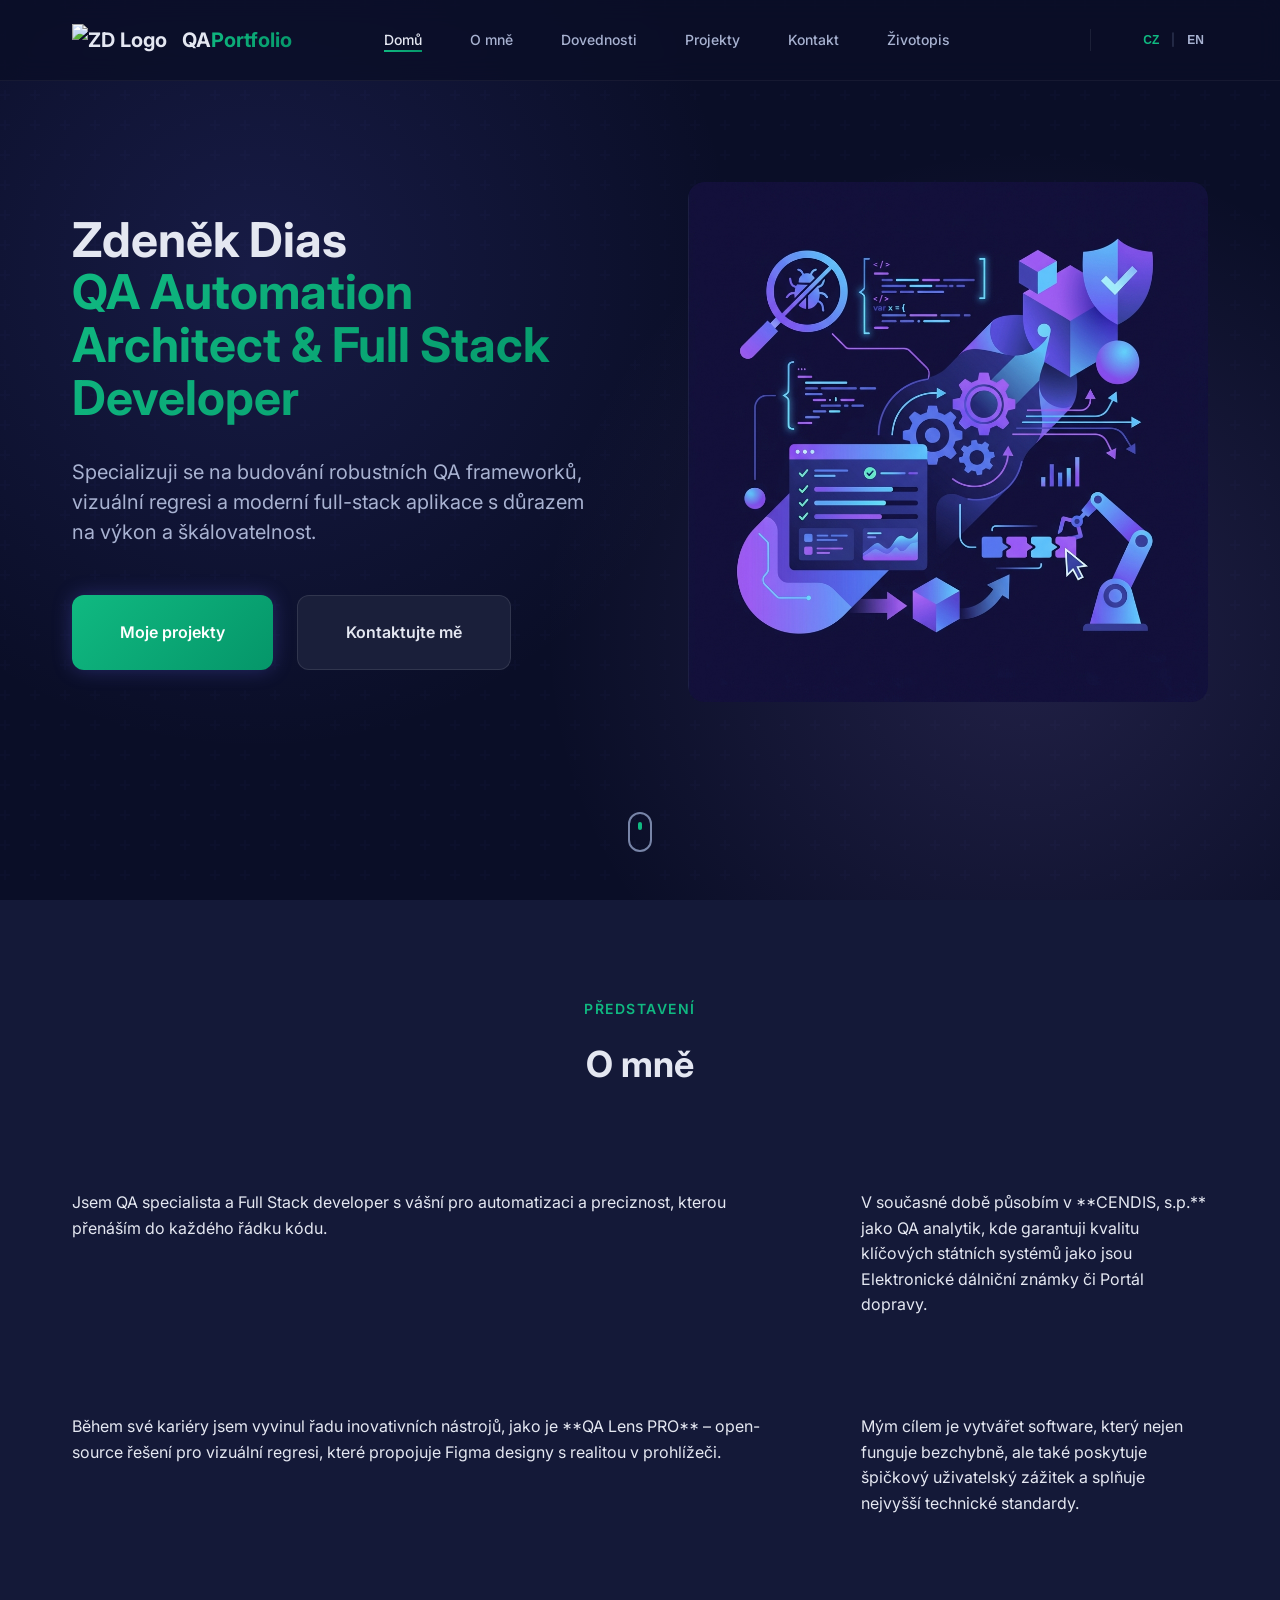
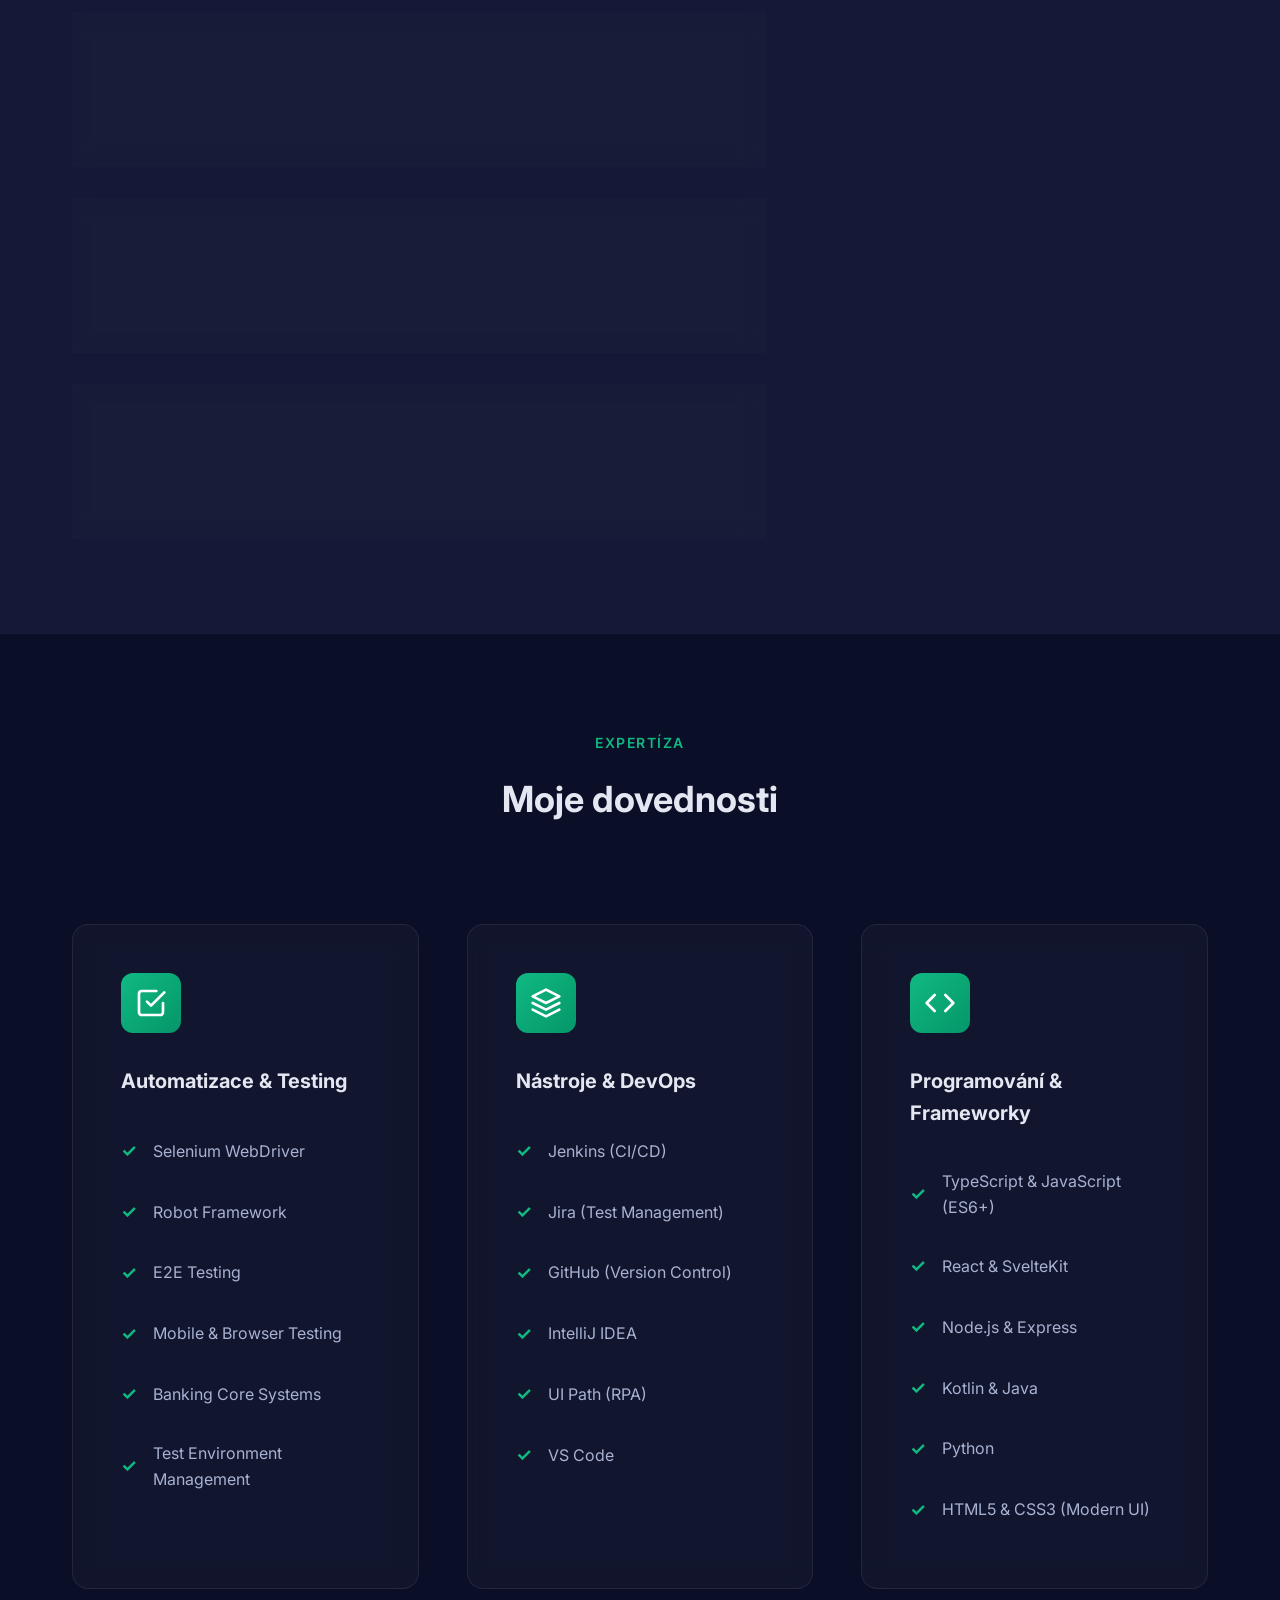
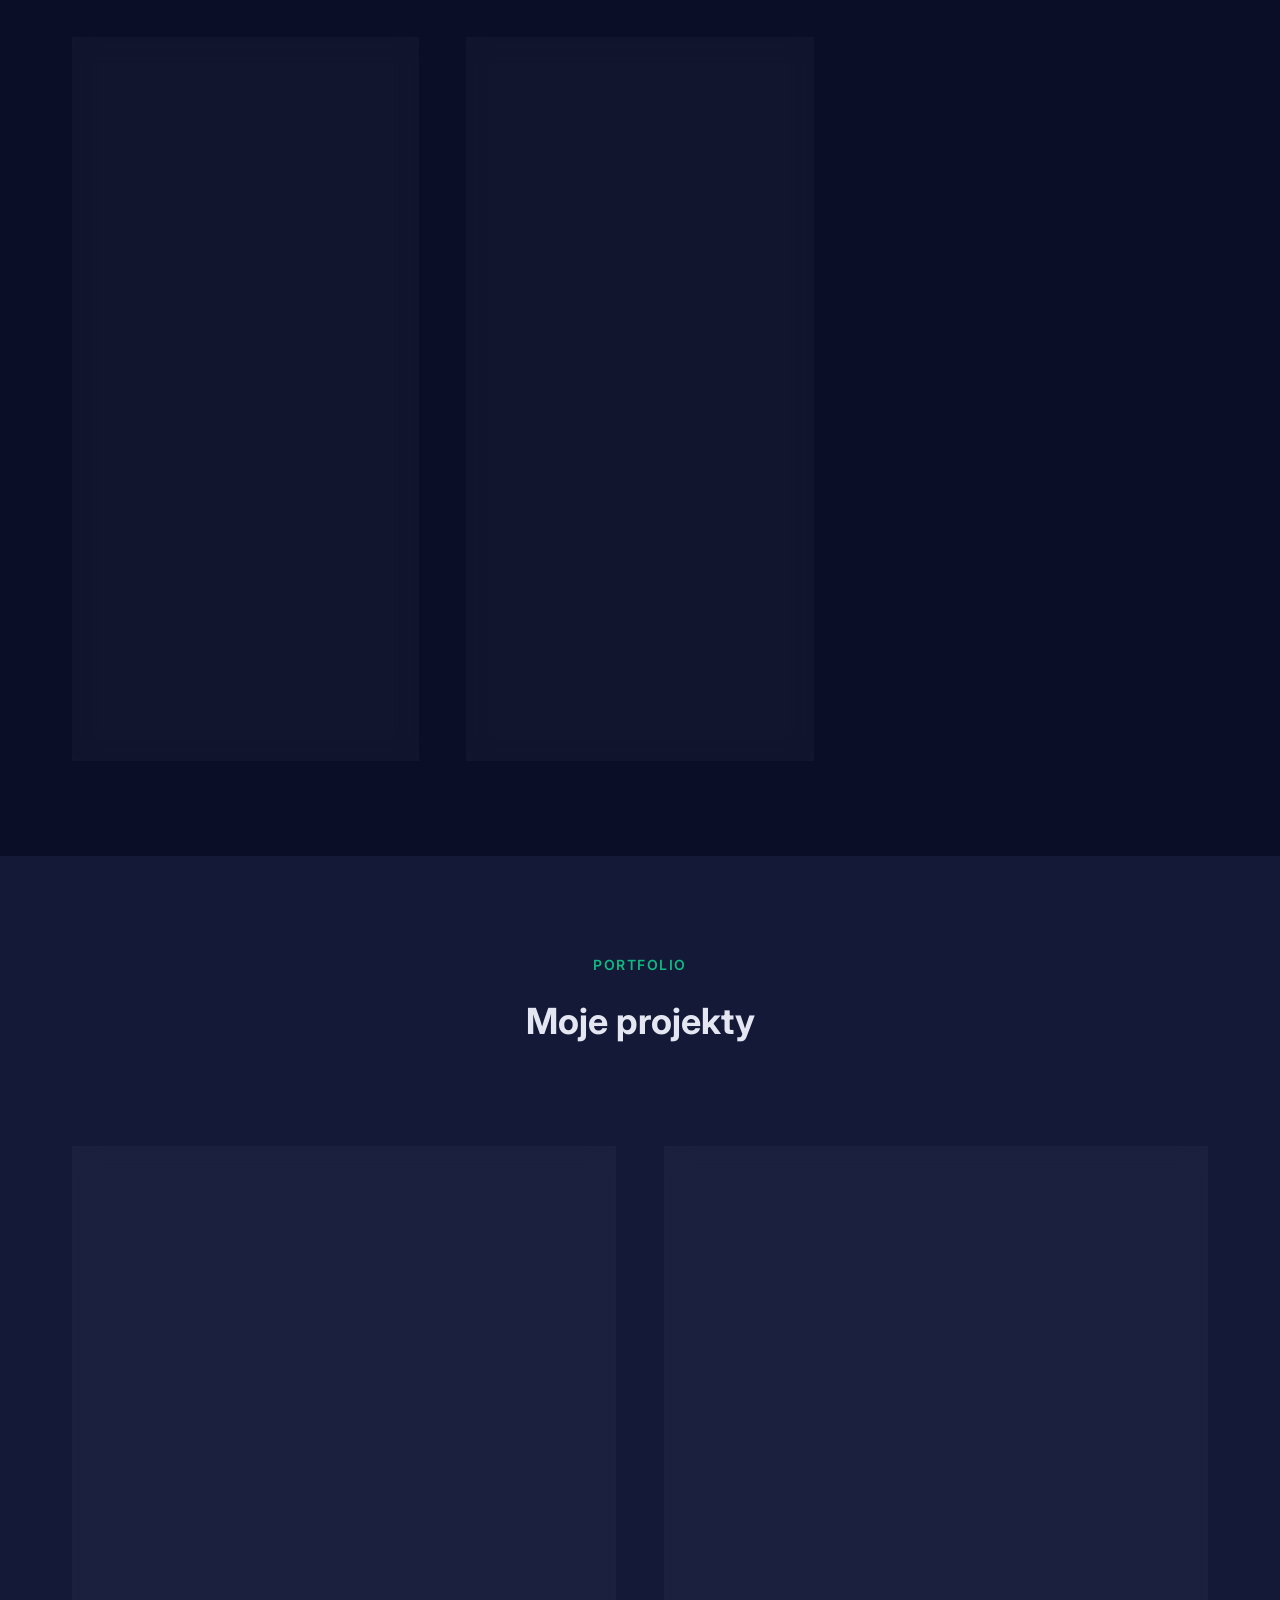
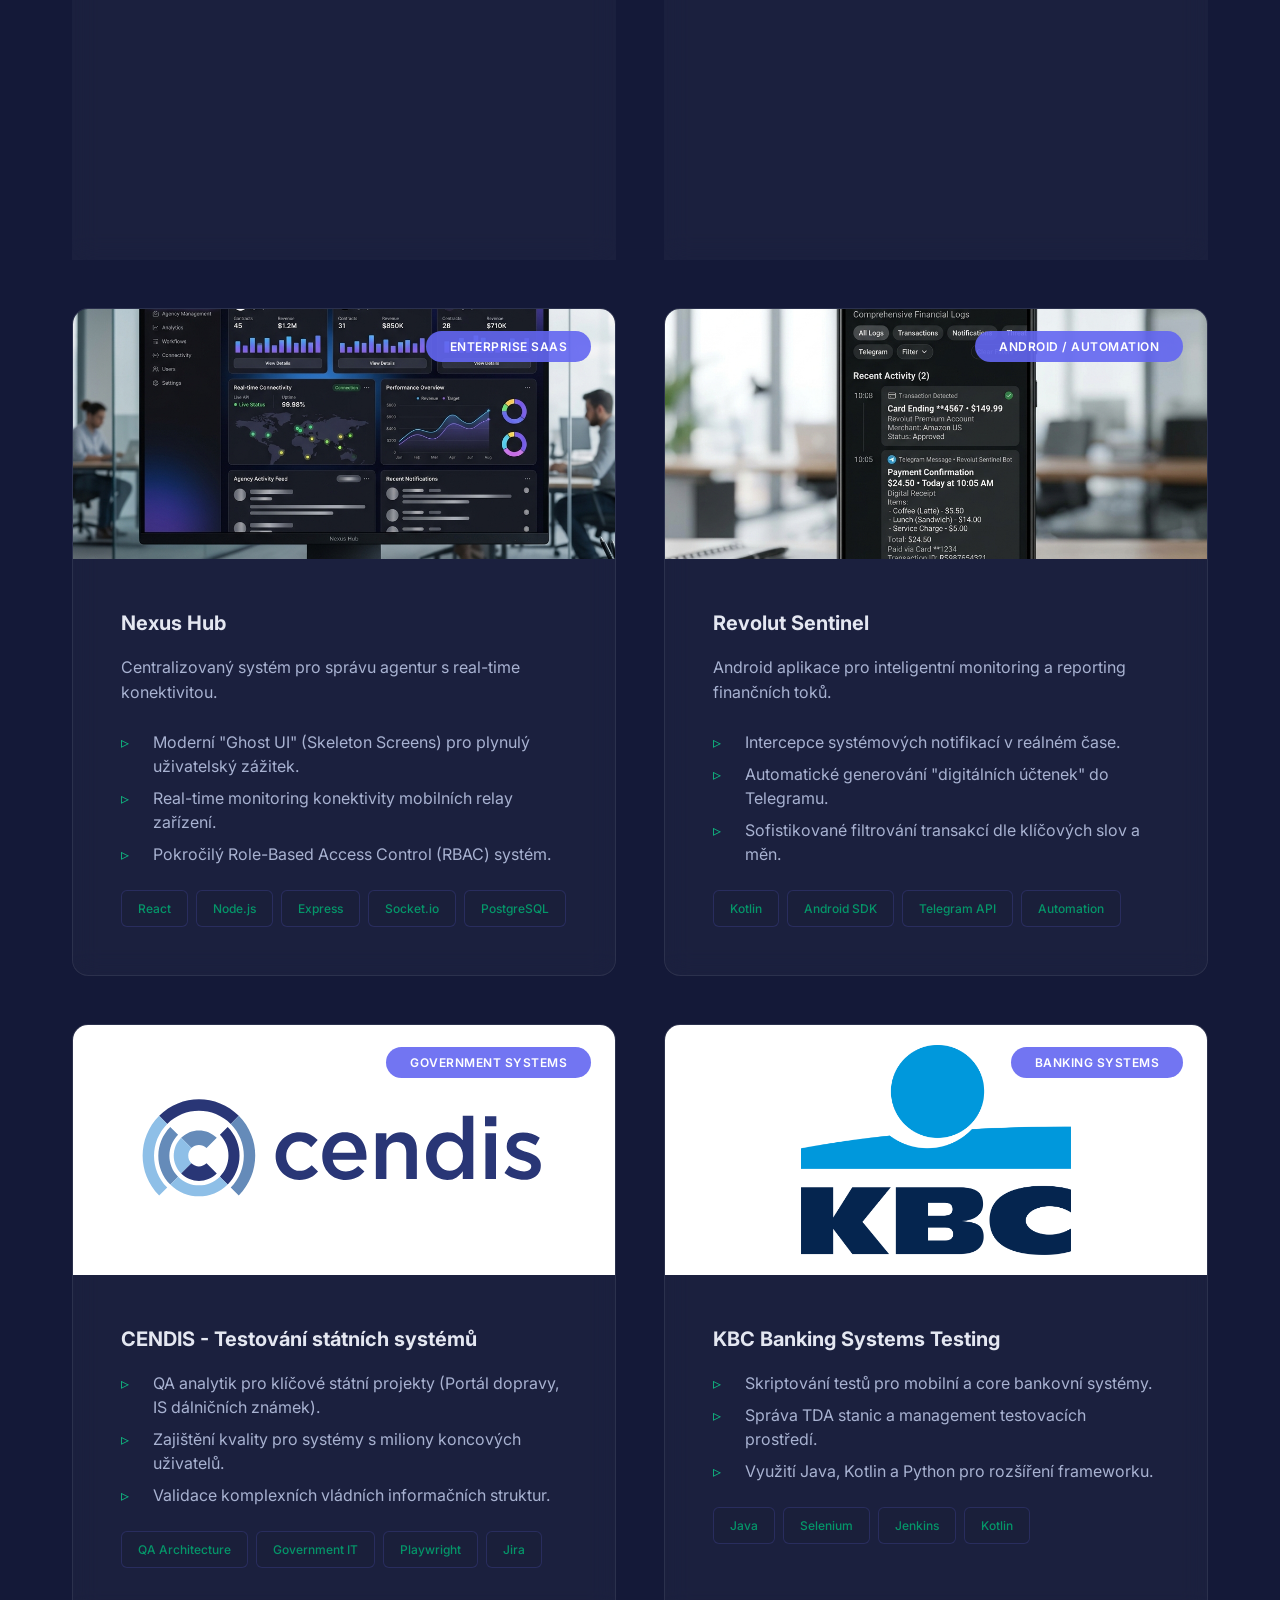
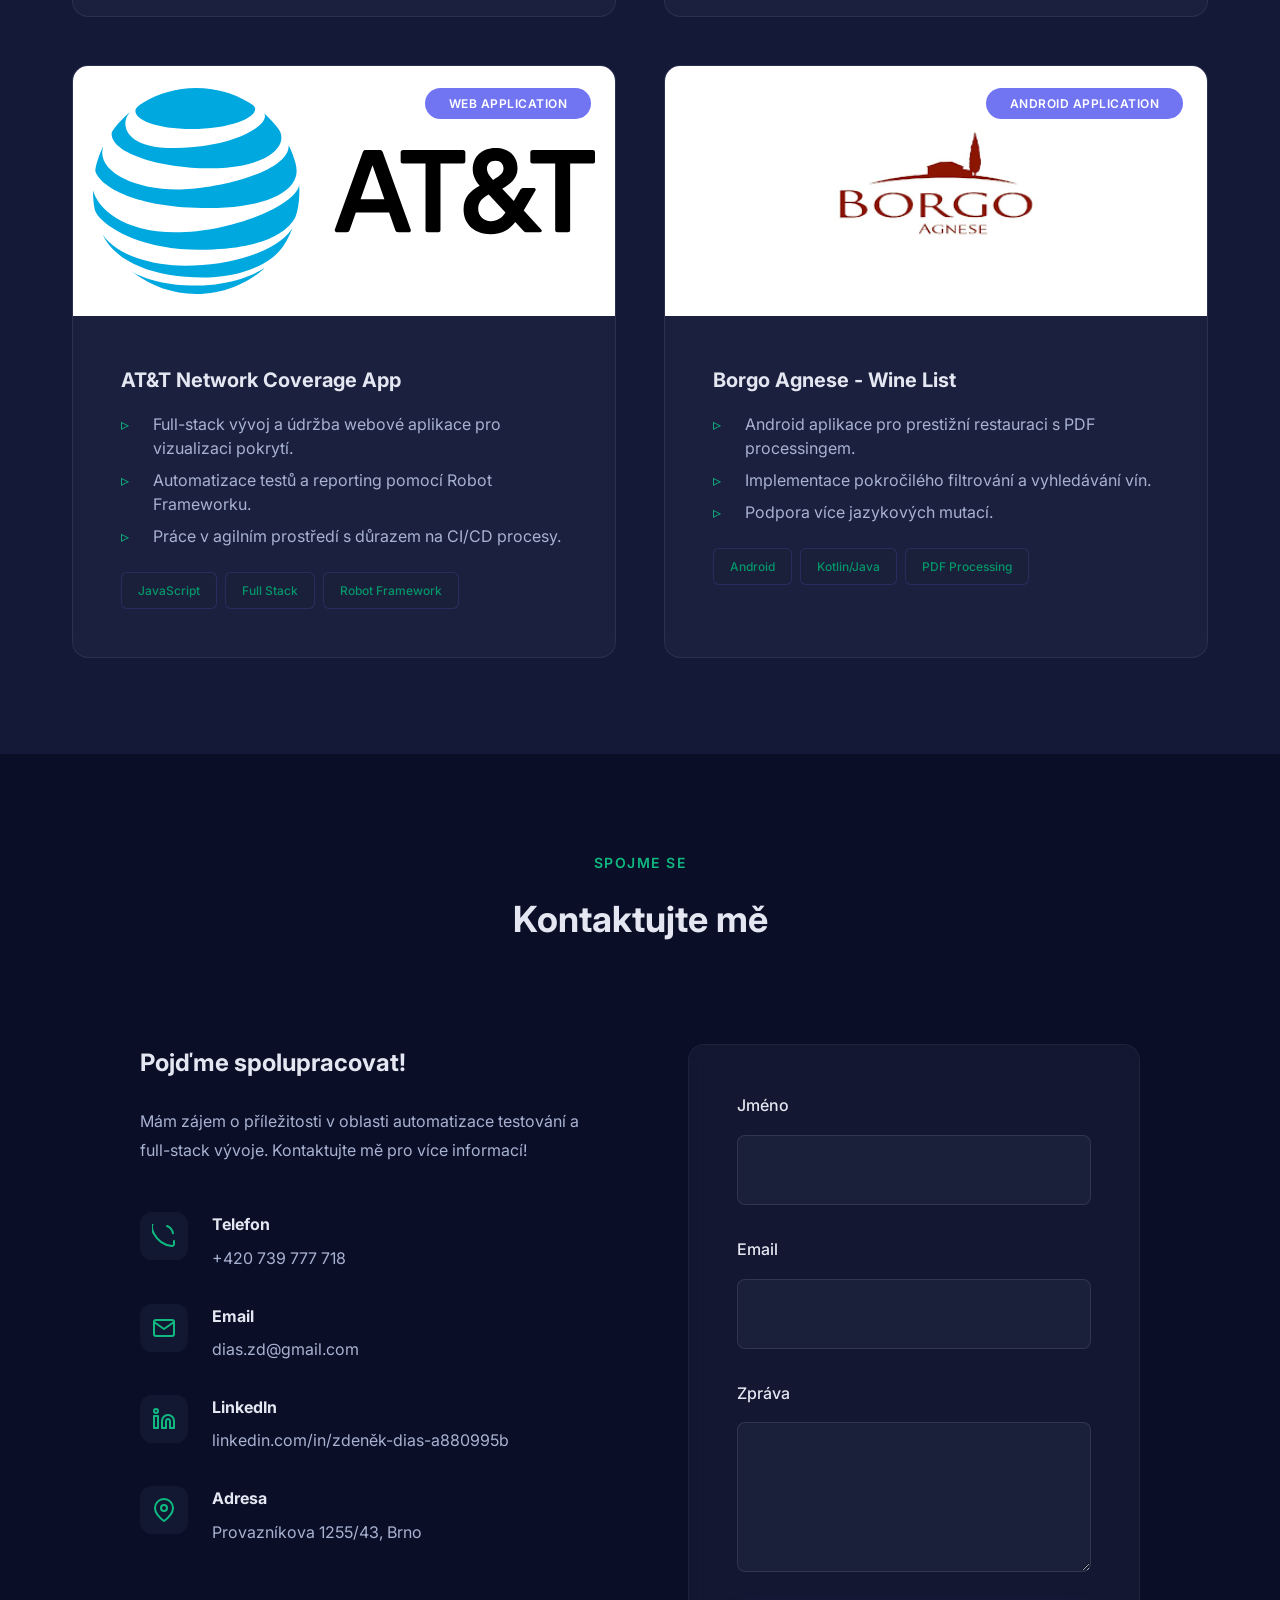
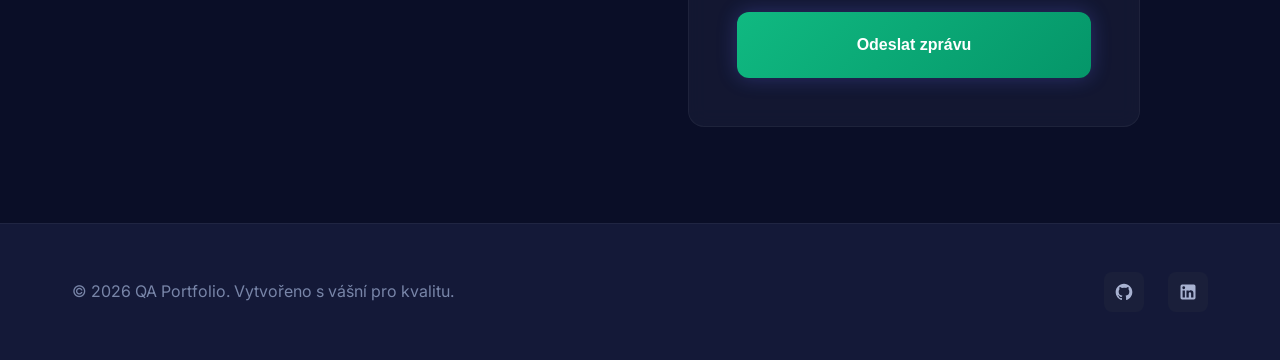
==== commit aa2f3b65: "feat: add CV page, language switcher, and update branding to green accent scheme" ====
--- a/index.html
+++ b/index.html
@@ -18,14 +18,23 @@
     <nav class="nav" id="nav">
         <div class="container">
             <div class="nav-content">
-                <a href="#" class="logo">QA<span>Portfolio</span></a>
+                <a href="#" class="logo">
+                    <img src="file:///Users/zdenekdias/.gemini/antigravity/brain/59d995e7-9fd9-494e-a524-c32603d20ff6/zd_logo_v2_green_proposal_1777195608101.png" alt="ZD Logo" style="height: 40px; margin-right: 10px;">
+                    QA<span>Portfolio</span>
+                </a>
                 <ul class="nav-links">
-                    <li><a href="#home" class="nav-link active">Domů</a></li>
-                    <li><a href="#about" class="nav-link">O mně</a></li>
-                    <li><a href="#skills" class="nav-link">Dovednosti</a></li>
-                    <li><a href="#projects" class="nav-link">Projekty</a></li>
-                    <li><a href="#contact" class="nav-link">Kontakt</a></li>
+                    <li><a href="#home" class="nav-link active" data-i18n="nav_home">Domů</a></li>
+                    <li><a href="#about" class="nav-link" data-i18n="nav_about">O mně</a></li>
+                    <li><a href="#skills" class="nav-link" data-i18n="nav_skills">Dovednosti</a></li>
+                    <li><a href="#projects" class="nav-link" data-i18n="nav_projects">Projekty</a></li>
+                    <li><a href="#contact" class="nav-link" data-i18n="nav_contact">Kontakt</a></li>
+                    <li><a href="cv.html" class="nav-link" data-i18n="nav_cv">Životopis</a></li>
                 </ul>
+                <div class="lang-switcher">
+                    <button class="lang-btn active" data-lang="cs">CZ</button>
+                    <span class="lang-divider">|</span>
+                    <button class="lang-btn" data-lang="en">EN</button>
+                </div>
                 <button class="mobile-menu-toggle" id="mobile-menu-toggle" aria-label="Toggle menu">
                     <span></span>
                     <span></span>
@@ -42,13 +51,13 @@
             <div class="hero-content">
                 <div class="hero-text">
                     <h1 class="hero-title">
-                        <span class="title-line">Zdeněk Dias</span>
-                        <span class="title-line gradient-text">QA Automation Architect & Full Stack Developer</span>
+                        <span class="title-line" data-i18n="hero_title_1">Zdeněk Dias</span>
+                        <span class="title-line gradient-text" data-i18n="hero_title_2">QA Automation Architect & Full Stack Developer</span>
                     </h1>
-                    <p class="hero-subtitle">Specializuji se na budování robustních QA frameworků, vizuální regresi a moderní full-stack aplikace s důrazem na výkon a škálovatelnost.</p>
+                    <p class="hero-subtitle" data-i18n="hero_subtitle">Specializuji se na budování robustních QA frameworků, vizuální regresi a moderní full-stack aplikace s důrazem na výkon a škálovatelnost.</p>
                     <div class="hero-buttons">
-                        <a href="#projects" class="btn btn-primary">Moje projekty</a>
-                        <a href="#contact" class="btn btn-secondary">Kontaktujte mě</a>
+                        <a href="#projects" class="btn btn-primary" data-i18n="hero_btn_projects">Moje projekty</a>
+                        <a href="#contact" class="btn btn-secondary" data-i18n="hero_btn_contact">Kontaktujte mě</a>
                     </div>
                 </div>
                 <div class="hero-image">
@@ -67,18 +76,18 @@
     <section class="about" id="about">
         <div class="container">
             <div class="section-header">
-                <span class="section-label">Představení</span>
-                <h2 class="section-title">O mně</h2>
+                <span class="section-label" data-i18n="about_label">Představení</span>
+                <h2 class="section-title" data-i18n="about_title">O mně</h2>
             </div>
             <div class="about-content">
-                    <p class="lead">Jsem QA specialista a Full Stack developer s vášní pro automatizaci a preciznost, kterou přenáším do každého řádku kódu.</p>
-                    <p>V současné době působím v **CENDIS, s.p.** jako QA analytik, kde garantuji kvalitu klíčových státních systémů jako jsou Elektronické dálniční známky či Portál dopravy. Moje práce kombinuje hluboké technické znalosti s analytickým přístupem k zajištění stability systémů pro miliony uživatelů.</p>
-                    <p>Během své kariéry jsem vyvinul řadu inovativních nástrojů, jako je **QA Lens PRO** – open-source řešení pro vizuální regresi, které propojuje Figma designy s realitou v prohlížeči. Mám bohaté zkušenosti s CI/CD (GitHub Actions, Jenkins), automatizací pomocí Playwright a Robot Frameworku a vývojem v Reactu, SvelteKitu a Node.js.</p>
+                    <p class="lead" data-i18n="about_lead">Jsem QA specialista a Full Stack developer s vášní pro automatizaci a preciznost, kterou přenáším do každého řádku kódu.</p>
+                    <p data-i18n="about_text_1">V současné době působím v **CENDIS, s.p.** jako QA analytik, kde garantuji kvalitu klíčových státních systémů jako jsou Elektronické dálniční známky či Portál dopravy. Moje práce kombinuje hluboké technické znalosti s analytickým přístupem k zajištění stability systémů pro miliony uživatelů.</p>
+                    <p data-i18n="about_text_2">Během své kariéry jsem vyvinul řadu inovativních nástrojů, jako je **QA Lens PRO** – open-source řešení pro vizuální regresi, které propojuje Figma designy s realitou v prohlížeči. Mám bohaté zkušenosti s CI/CD (GitHub Actions, Jenkins), automatizací pomocí Playwright a Robot Frameworku a vývojem v Reactu, SvelteKitu a Node.js.</p>
                     <p>Mým cílem je vytvářet software, který nejen funguje bezchybně, ale také poskytuje špičkový uživatelský zážitek a splňuje nejvyšší technické standardy.</p>
                 <div class="about-stats">
                     <div class="stat-card">
                         <div class="stat-number">8+</div>
-                        <div class="stat-label">Let zkušeností</div>
+                        <div class="stat-label" data-i18n="about_stat_exp">Let zkušeností</div>
                     </div>
                     <div class="stat-card">
                         <div class="stat-number">CENDIS</div>
@@ -112,7 +121,7 @@
                                 stroke="currentColor" stroke-width="2" stroke-linecap="round" stroke-linejoin="round" />
                         </svg>
                     </div>
-                    <h3>Automatizace & Testing</h3>
+                    <h3 data-i18n="skill_qa_title">Automatizace & Testing</h3>
                     <ul class="skill-list">
                         <li>Selenium WebDriver</li>
                         <li>Robot Framework</li>
@@ -135,7 +144,7 @@
                                 stroke-linejoin="round" />
                         </svg>
                     </div>
-                    <h3>Nástroje & DevOps</h3>
+                    <h3 data-i18n="skill_tools_title">Nástroje & DevOps</h3>
                     <ul class="skill-list">
                         <li>Jenkins (CI/CD)</li>
                         <li>Jira (Test Management)</li>
@@ -236,7 +245,7 @@
                     </div>
                     <div class="project-content">
                         <h3>QA Lens PRO</h3>
-                        <p>Profesionální Chrome extension pro automatizovaný audit UI a vizuální regresi.</p>
+                        <p data-i18n="project_qa_desc">Profesionální Chrome extension pro automatizovaný audit UI a vizuální regresi.</p>
                         <ul class="project-details">
                             <li>Integrace s Figma API pro pixel-perfect porovnání designu s realitou.</li>
                             <li>Automatizovaný audit překladů skrze Weblate API.</li>
@@ -262,7 +271,7 @@
                     </div>
                     <div class="project-content">
                         <h3>BoostUp Energy Brew</h3>
-                        <p>High-end e-commerce platforma pro prémiovou značku energetických nápojů.</p>
+                        <p data-i18n="project_boostup_desc">High-end e-commerce platforma pro prémiovou značku energetických nápojů.</p>
                         <ul class="project-details">
                             <li>Extrémní optimalizace výkonu (Lighthouse score 95+).</li>
                             <li>Komplexní systém pro automatizaci newsletterů a správu šablon.</li>
@@ -288,7 +297,7 @@
                     </div>
                     <div class="project-content">
                         <h3>Nexus Hub</h3>
-                        <p>Centralizovaný systém pro správu agentur s real-time konektivitou.</p>
+                        <p data-i18n="project_nexus_desc">Centralizovaný systém pro správu agentur s real-time konektivitou.</p>
                         <ul class="project-details">
                             <li>Moderní "Ghost UI" (Skeleton Screens) pro plynulý uživatelský zážitek.</li>
                             <li>Real-time monitoring konektivity mobilních relay zařízení.</li>
@@ -314,7 +323,7 @@
                     </div>
                     <div class="project-content">
                         <h3>Revolut Sentinel</h3>
-                        <p>Android aplikace pro inteligentní monitoring a reporting finančních toků.</p>
+                        <p data-i18n="project_revolut_desc">Android aplikace pro inteligentní monitoring a reporting finančních toků.</p>
                         <ul class="project-details">
                             <li>Intercepce systémových notifikací v reálném čase.</li>
                             <li>Automatické generování "digitálních účtenek" do Telegramu.</li>
@@ -349,6 +358,79 @@
                             <span class="tag">Government IT</span>
                             <span class="tag">Playwright</span>
                             <span class="tag">Jira</span>
+                        </div>
+                    </div>
+                </div>
+
+                <!-- KBC -->
+                <div class="project-card">
+                    <div class="project-image">
+                        <img src="assets/kbc_logo.png" alt="KBC Logo" id="project1-img"
+                            style="object-fit: contain; padding: 20px; background: white;">
+                        <div class="project-overlay">
+                            <span class="project-type">Banking Systems</span>
+                        </div>
+                    </div>
+                    <div class="project-content">
+                        <h3>KBC Banking Systems Testing</h3>
+                        <ul class="project-details">
+                            <li>Skriptování testů pro mobilní a core bankovní systémy.</li>
+                            <li>Správa TDA stanic a management testovacích prostředí.</li>
+                            <li>Využití Java, Kotlin a Python pro rozšíření frameworku.</li>
+                        </ul>
+                        <div class="project-tags">
+                            <span class="tag">Java</span>
+                            <span class="tag">Selenium</span>
+                            <span class="tag">Jenkins</span>
+                            <span class="tag">Kotlin</span>
+                        </div>
+                    </div>
+                </div>
+
+                <!-- AT&T -->
+                <div class="project-card">
+                    <div class="project-image">
+                        <img src="assets/att_logo.svg" alt="AT&T Logo" id="project2-img"
+                            style="object-fit: contain; padding: 20px; background: white;">
+                        <div class="project-overlay">
+                            <span class="project-type">Web Application</span>
+                        </div>
+                    </div>
+                    <div class="project-content">
+                        <h3>AT&T Network Coverage App</h3>
+                        <ul class="project-details">
+                            <li>Full-stack vývoj a údržba webové aplikace pro vizualizaci pokrytí.</li>
+                            <li>Automatizace testů a reporting pomocí Robot Frameworku.</li>
+                            <li>Práce v agilním prostředí s důrazem na CI/CD procesy.</li>
+                        </ul>
+                        <div class="project-tags">
+                            <span class="tag">JavaScript</span>
+                            <span class="tag">Full Stack</span>
+                            <span class="tag">Robot Framework</span>
+                        </div>
+                    </div>
+                </div>
+
+                <!-- Borgo Agnese -->
+                <div class="project-card">
+                    <div class="project-image">
+                        <img src="assets/borgo_agnese_logo.png" alt="Borgo Agnese" id="project4-img"
+                            style="object-fit: contain; padding: 20px; background: white;">
+                        <div class="project-overlay">
+                            <span class="project-type">Android Application</span>
+                        </div>
+                    </div>
+                    <div class="project-content">
+                        <h3>Borgo Agnese - Wine List</h3>
+                        <ul class="project-details">
+                            <li>Android aplikace pro prestižní restauraci s PDF processingem.</li>
+                            <li>Implementace pokročilého filtrování a vyhledávání vín.</li>
+                            <li>Podpora více jazykových mutací.</li>
+                        </ul>
+                        <div class="project-tags">
+                            <span class="tag">Android</span>
+                            <span class="tag">Kotlin/Java</span>
+                            <span class="tag">PDF Processing</span>
                         </div>
                     </div>
                 </div>
@@ -482,7 +564,7 @@
         </div>
     </footer>
 
-    <script src="script.js"></script>
+    <script type="module" src="script.js"></script>
 </body>
 
 </html>
--- a/styles.css
+++ b/styles.css
@@ -9,9 +9,9 @@
     --color-text-secondary: #a8b2d1;
     --color-text-muted: #7885a8;
     
-    --color-accent-primary: #6366f1;
-    --color-accent-secondary: #818cf8;
-    --color-accent-gradient: linear-gradient(135deg, #6366f1 0%, #818cf8 50%, #a78bfa 100%);
+    --color-accent-primary: #10b981;
+    --color-accent-secondary: #059669;
+    --color-accent-gradient: linear-gradient(135deg, #10b981 0%, #059669 100%);
     --color-glass-bg: rgba(255, 255, 255, 0.03);
     --color-glass-border: rgba(255, 255, 255, 0.08);
     --color-glass-hover: rgba(255, 255, 255, 0.06);
@@ -147,6 +147,37 @@
     display: flex;
     gap: var(--spacing-xl);
     list-style: none;
+}
+
+.lang-switcher {
+    display: flex;
+    align-items: center;
+    gap: var(--spacing-xs);
+    margin-left: var(--spacing-xl);
+    padding-left: var(--spacing-xl);
+    border-left: 1px solid var(--color-glass-border);
+}
+
+.lang-btn {
+    background: none;
+    border: none;
+    color: var(--color-text-secondary);
+    font-size: var(--font-size-xs);
+    font-weight: 600;
+    cursor: pointer;
+    transition: color var(--transition-fast);
+    padding: 4px;
+}
+
+.lang-btn:hover,
+.lang-btn.active {
+    color: var(--color-accent-primary);
+}
+
+.lang-divider {
+    color: var(--color-text-muted);
+    font-size: var(--font-size-xs);
+    opacity: 0.5;
 }
 
 .nav-link {
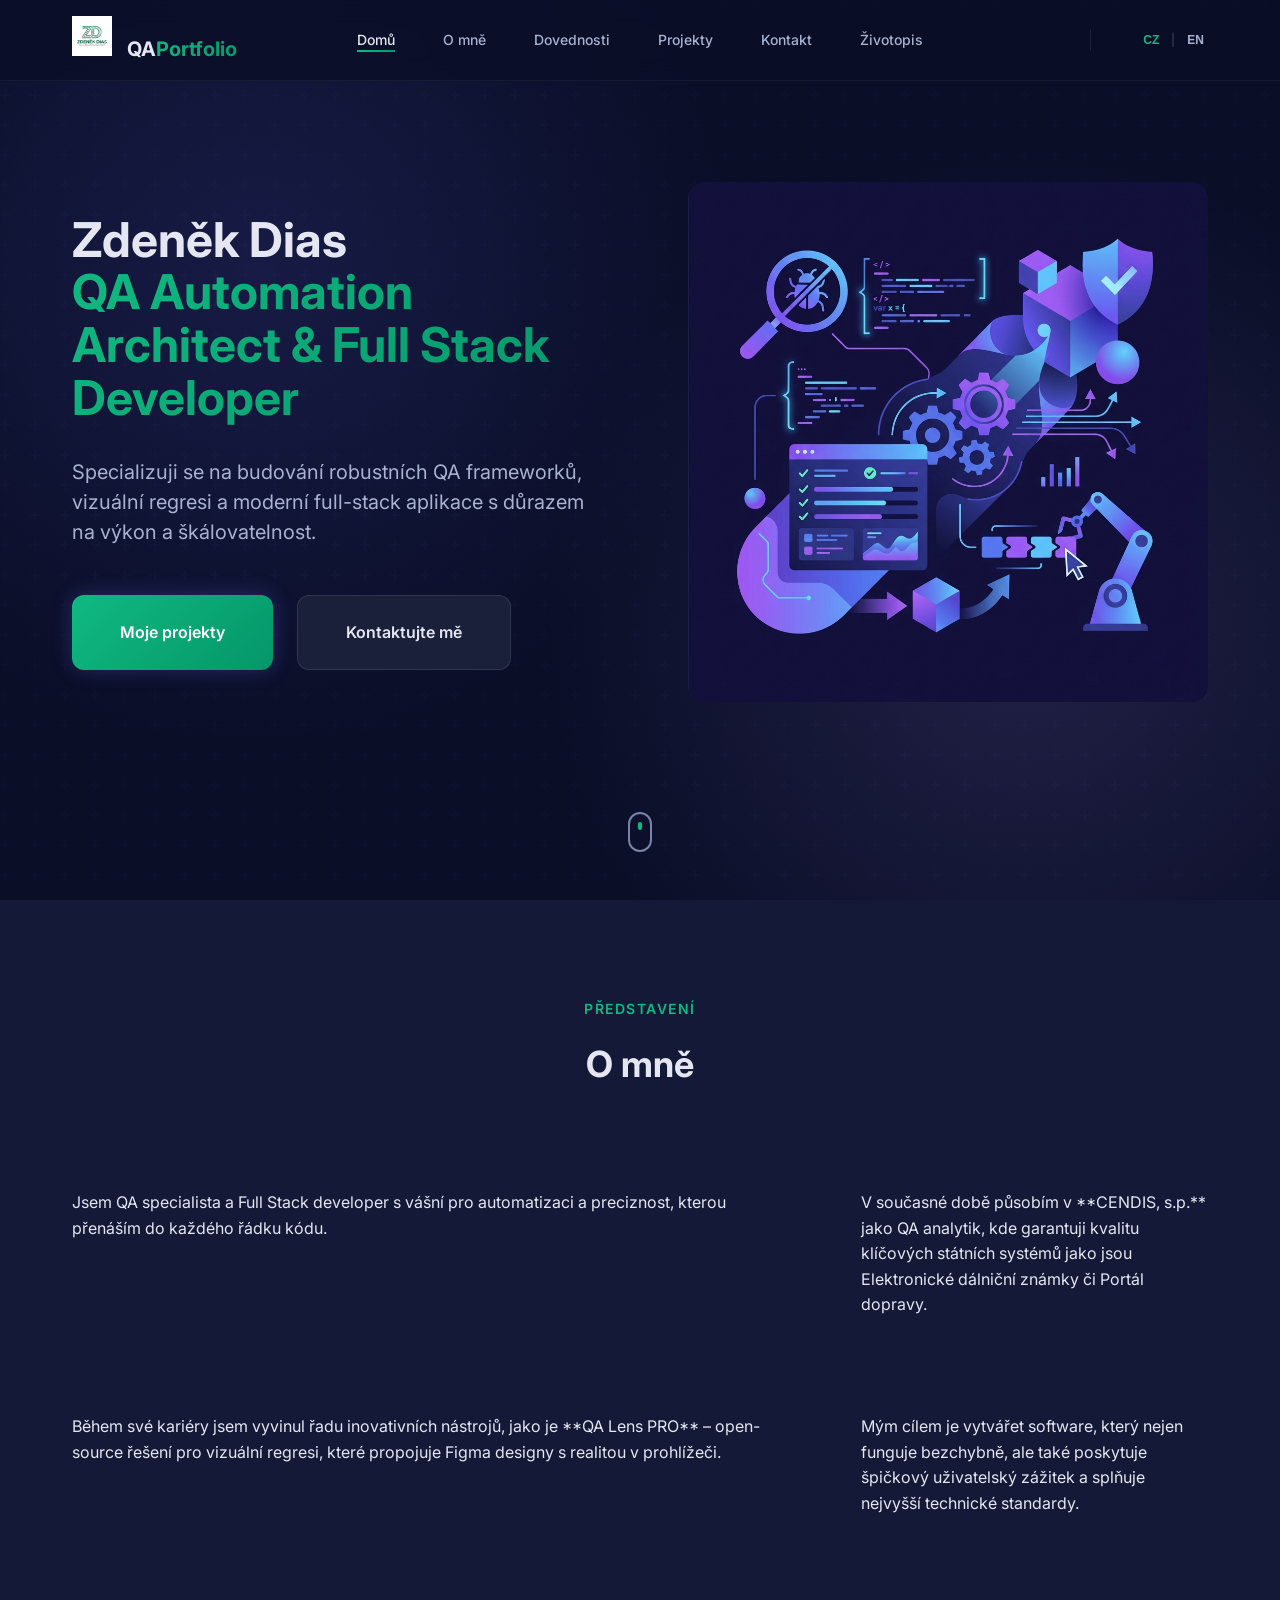
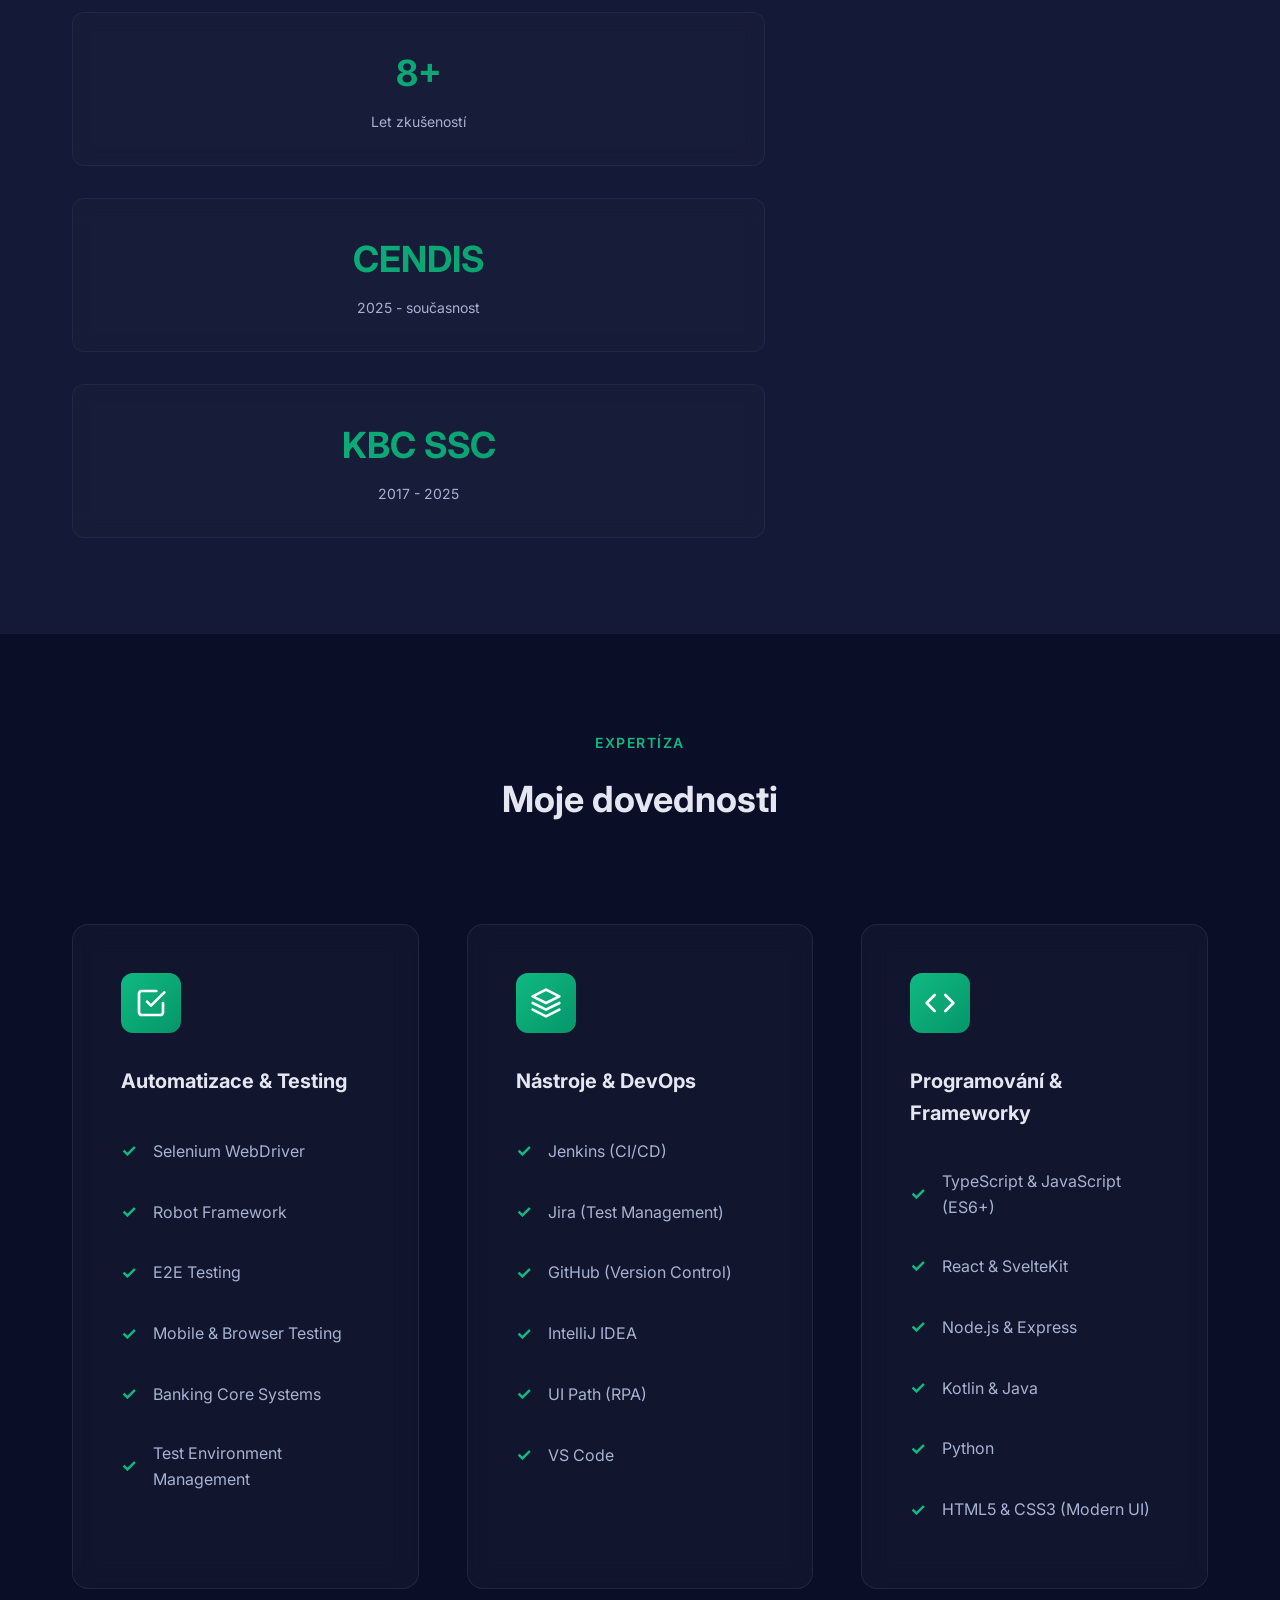
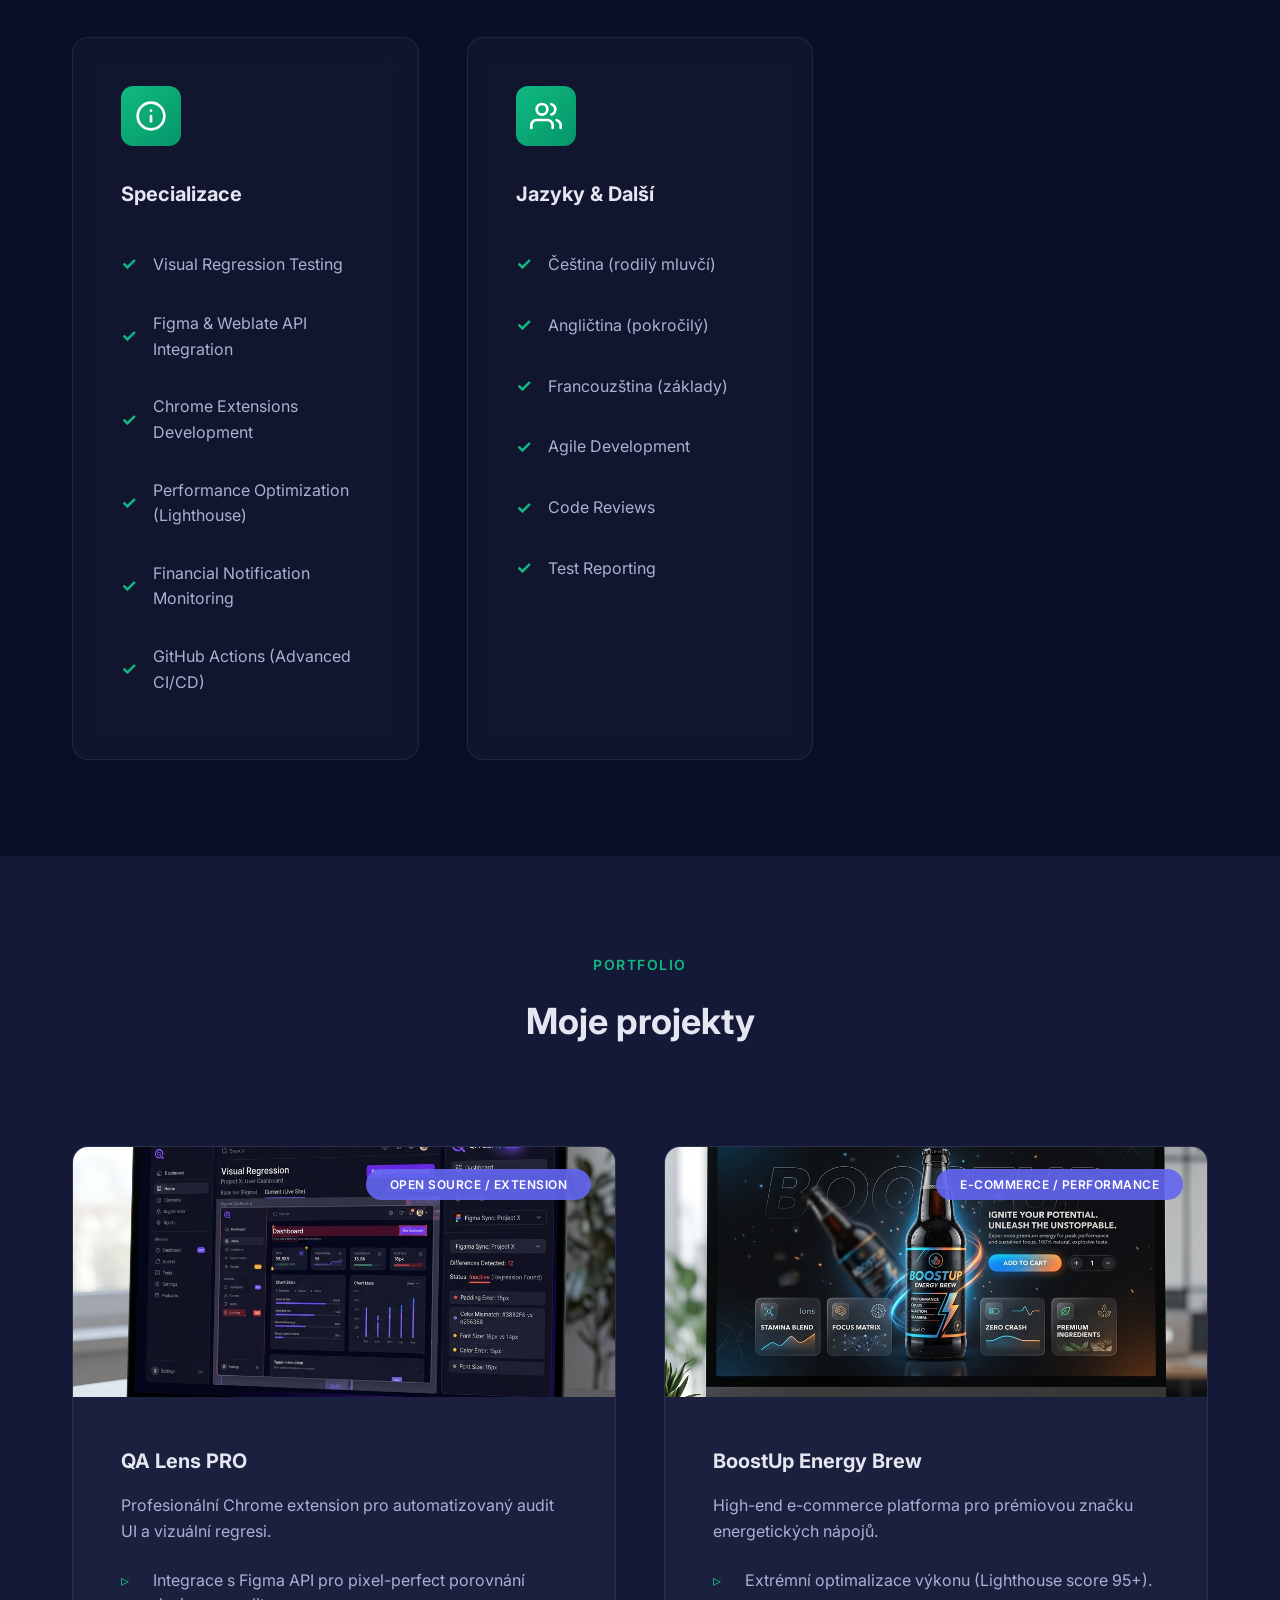
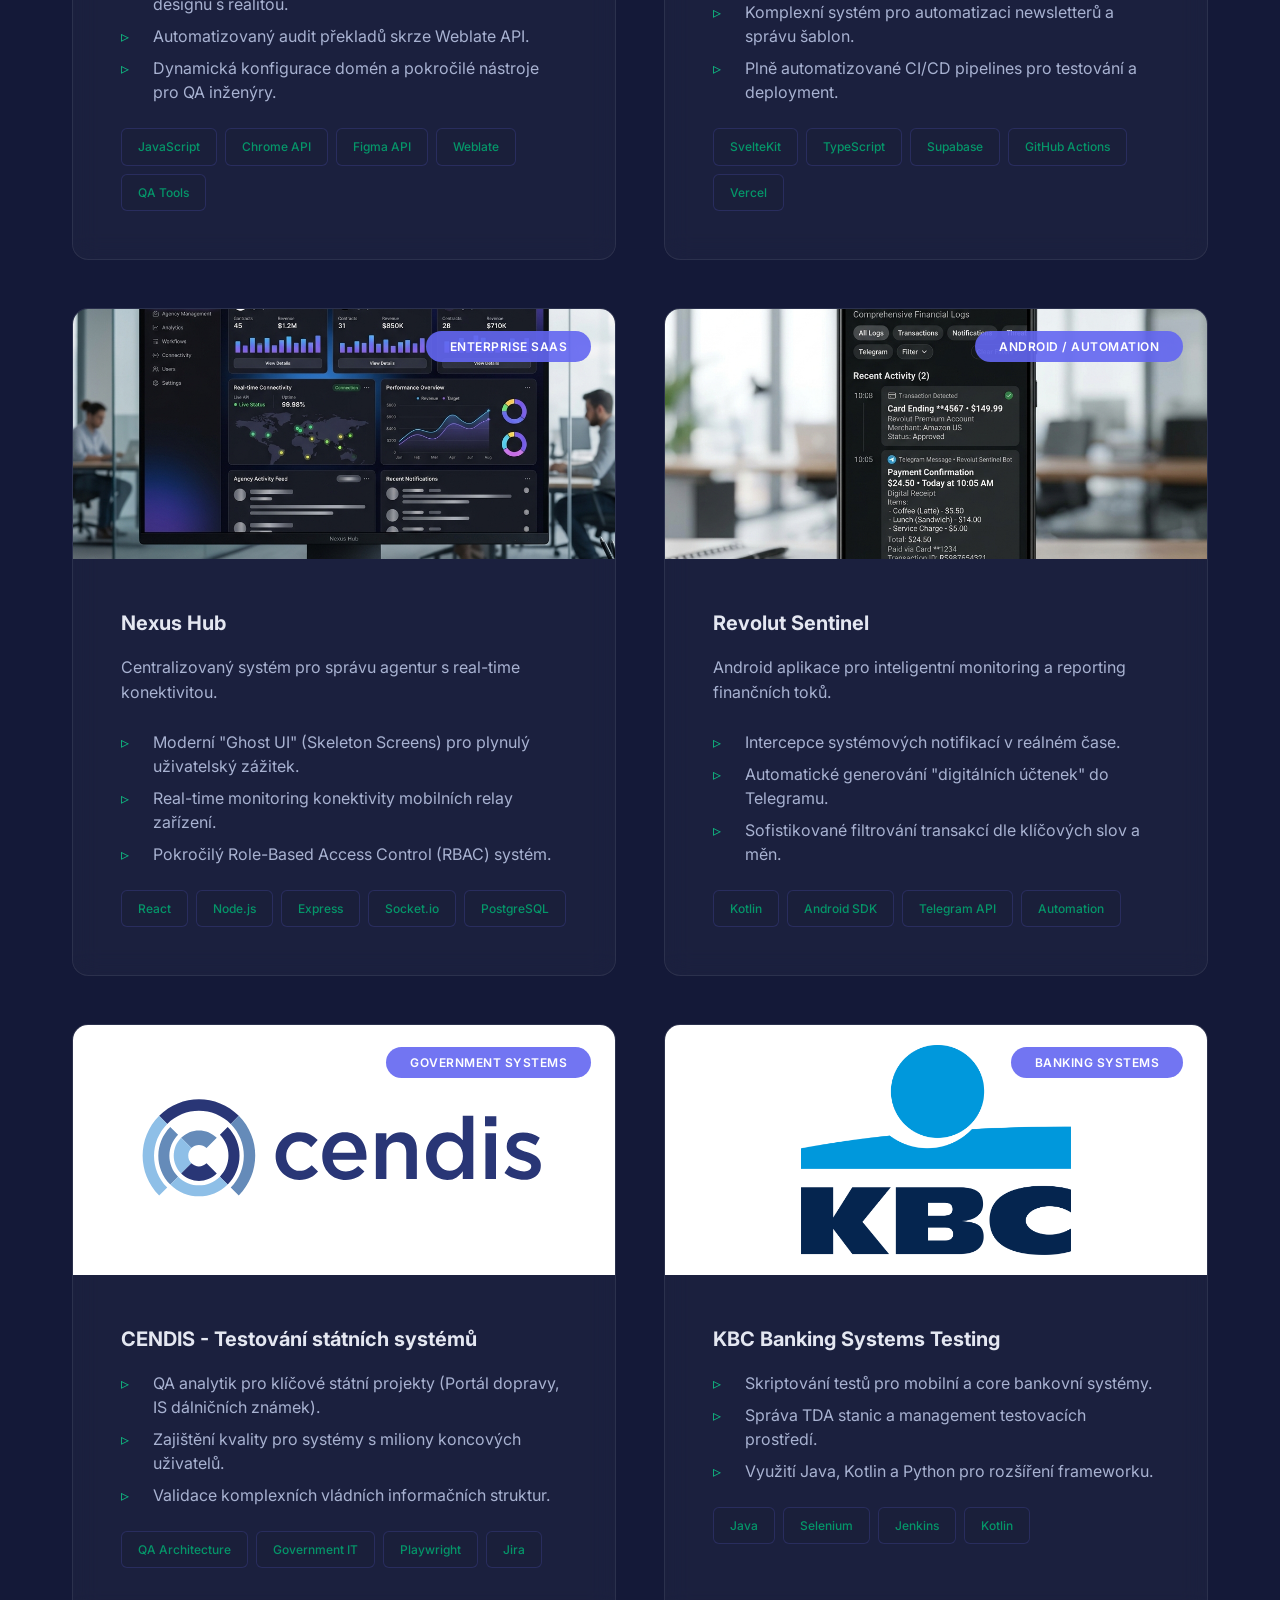
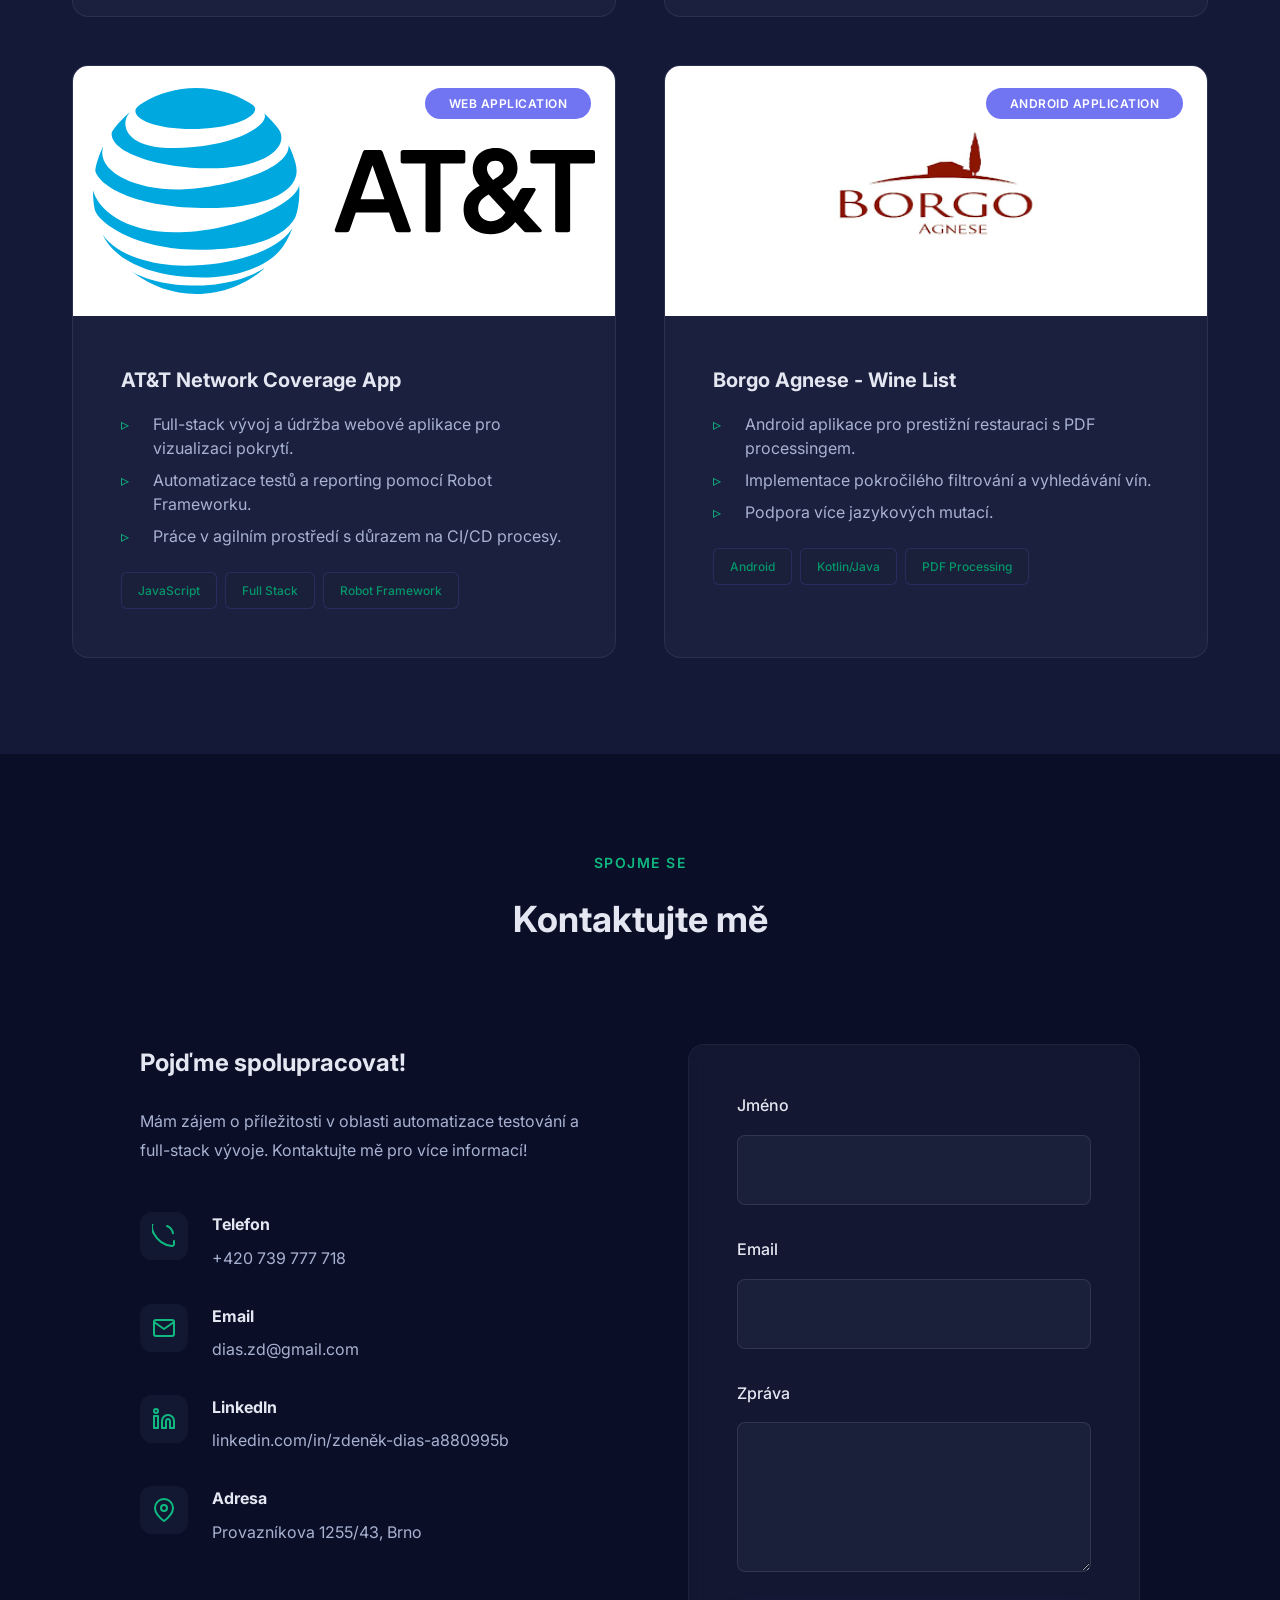
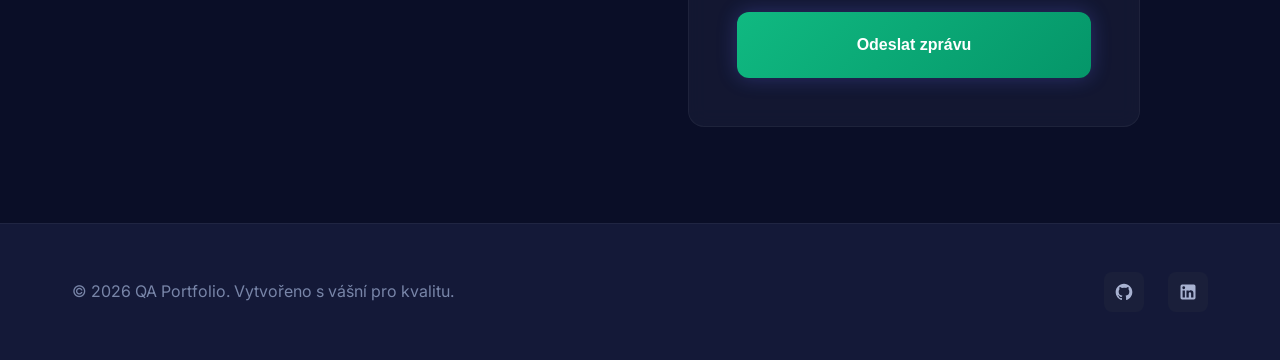
==== commit 0163bf20: "refactor: localize logo assets and improve navigation link handling for external URLs" ====
--- a/index.html
+++ b/index.html
@@ -19,7 +19,7 @@
         <div class="container">
             <div class="nav-content">
                 <a href="#" class="logo">
-                    <img src="file:///Users/zdenekdias/.gemini/antigravity/brain/59d995e7-9fd9-494e-a524-c32603d20ff6/zd_logo_v2_green_proposal_1777195608101.png" alt="ZD Logo" style="height: 40px; margin-right: 10px;">
+                    <img src="assets/logo.png" alt="ZD Logo" style="height: 40px; margin-right: 10px;">
                     QA<span>Portfolio</span>
                 </a>
                 <ul class="nav-links">
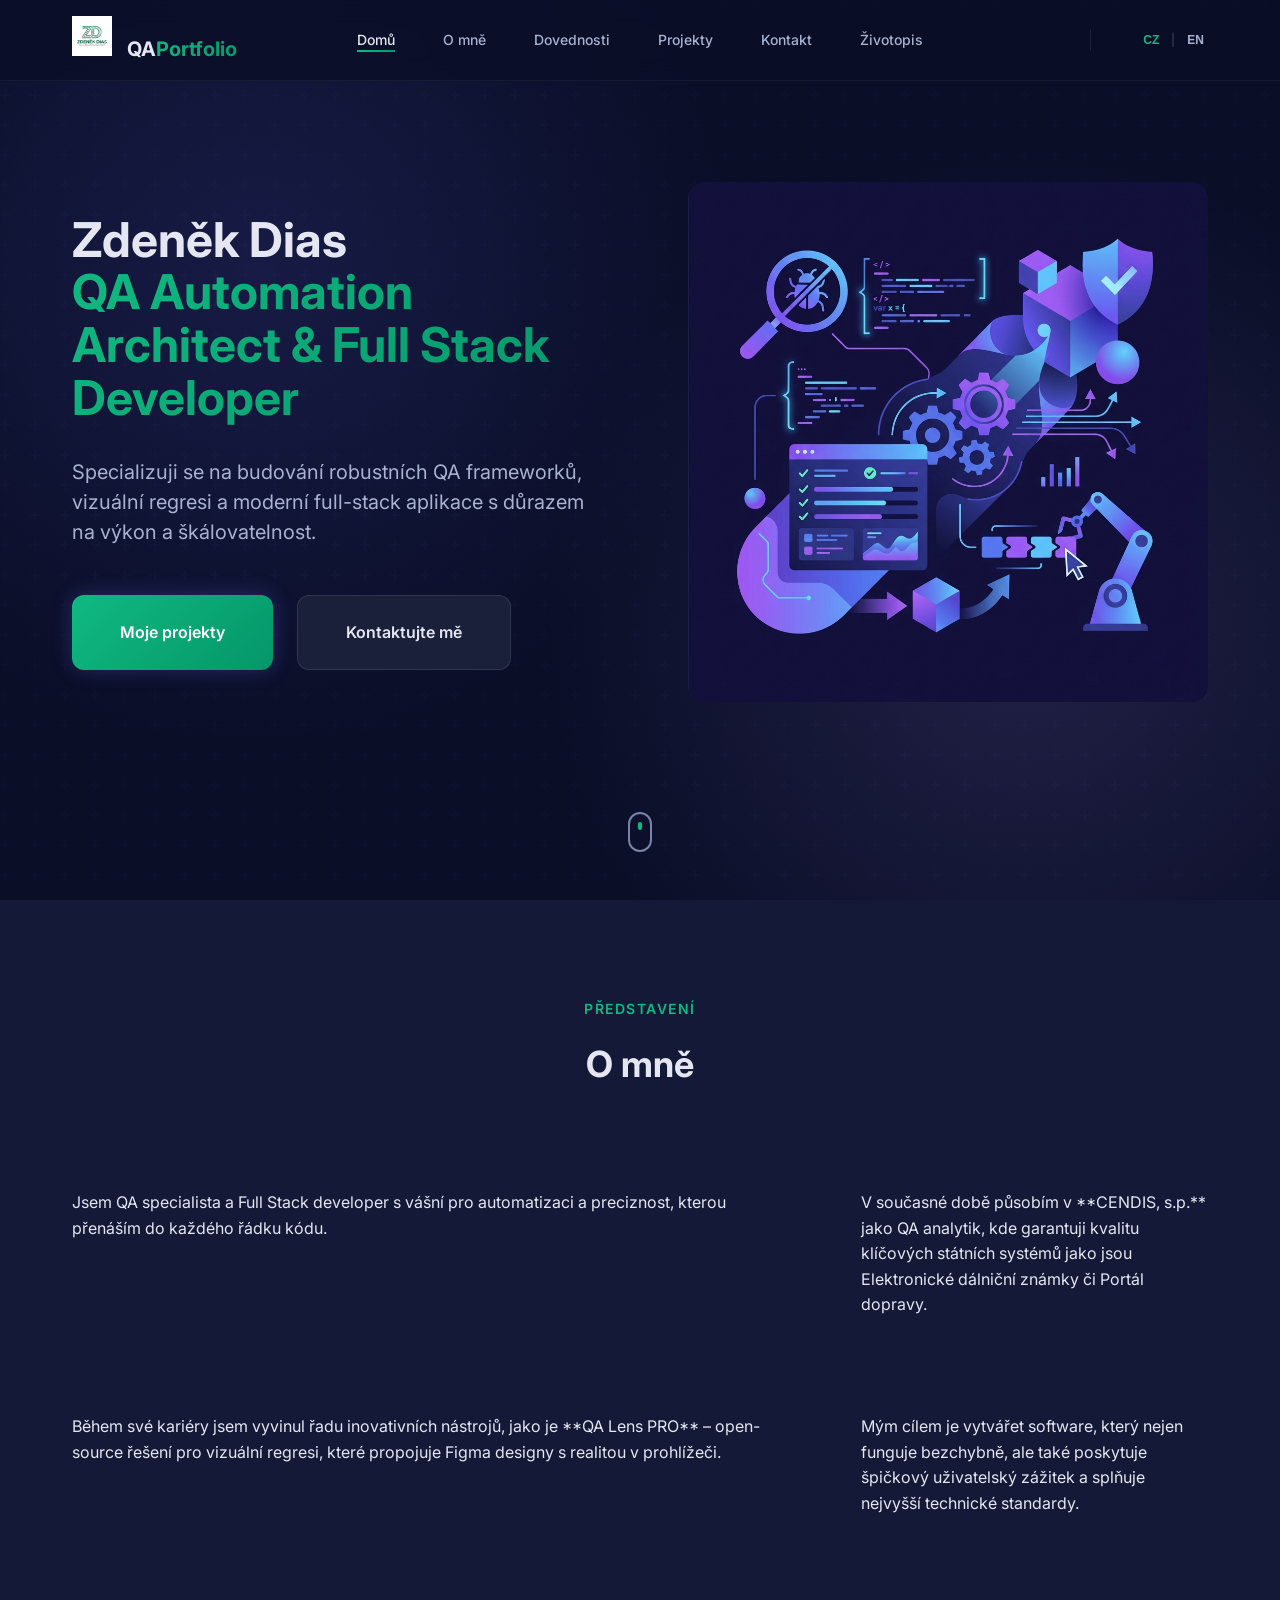
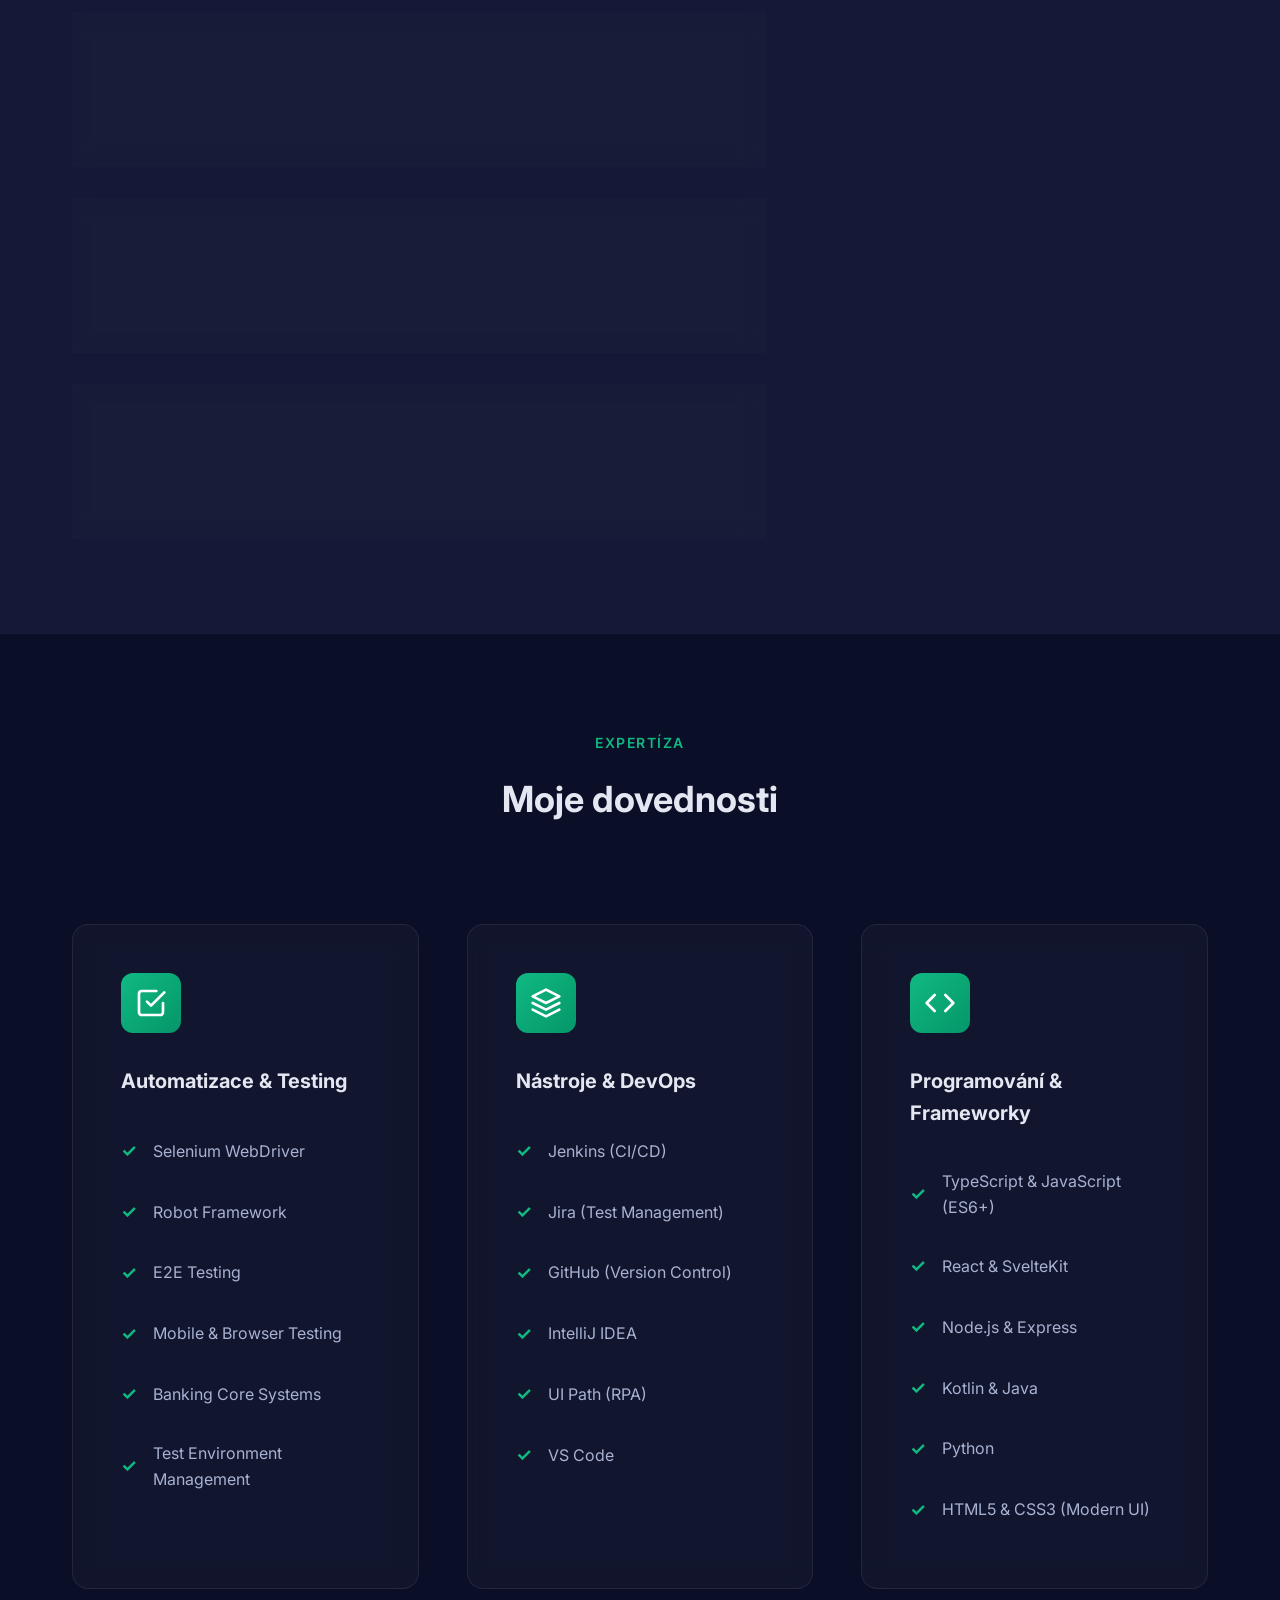
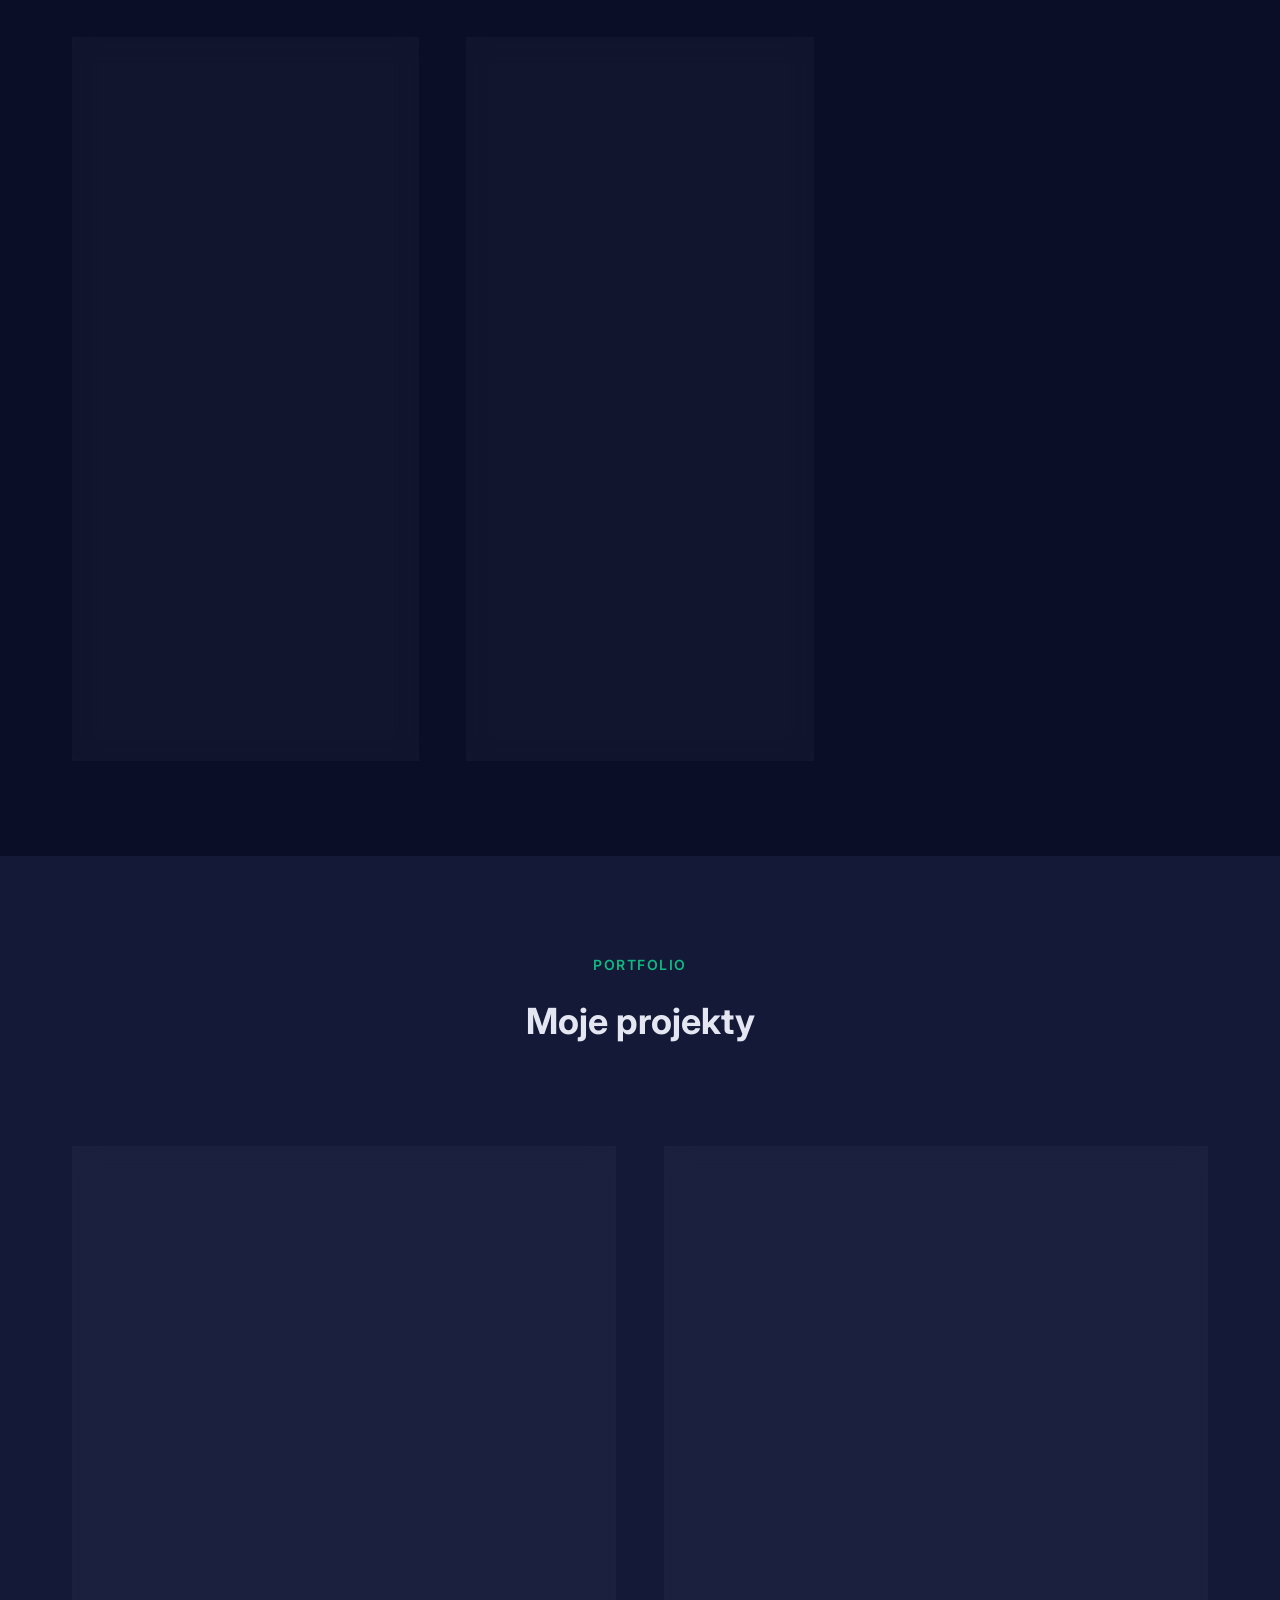
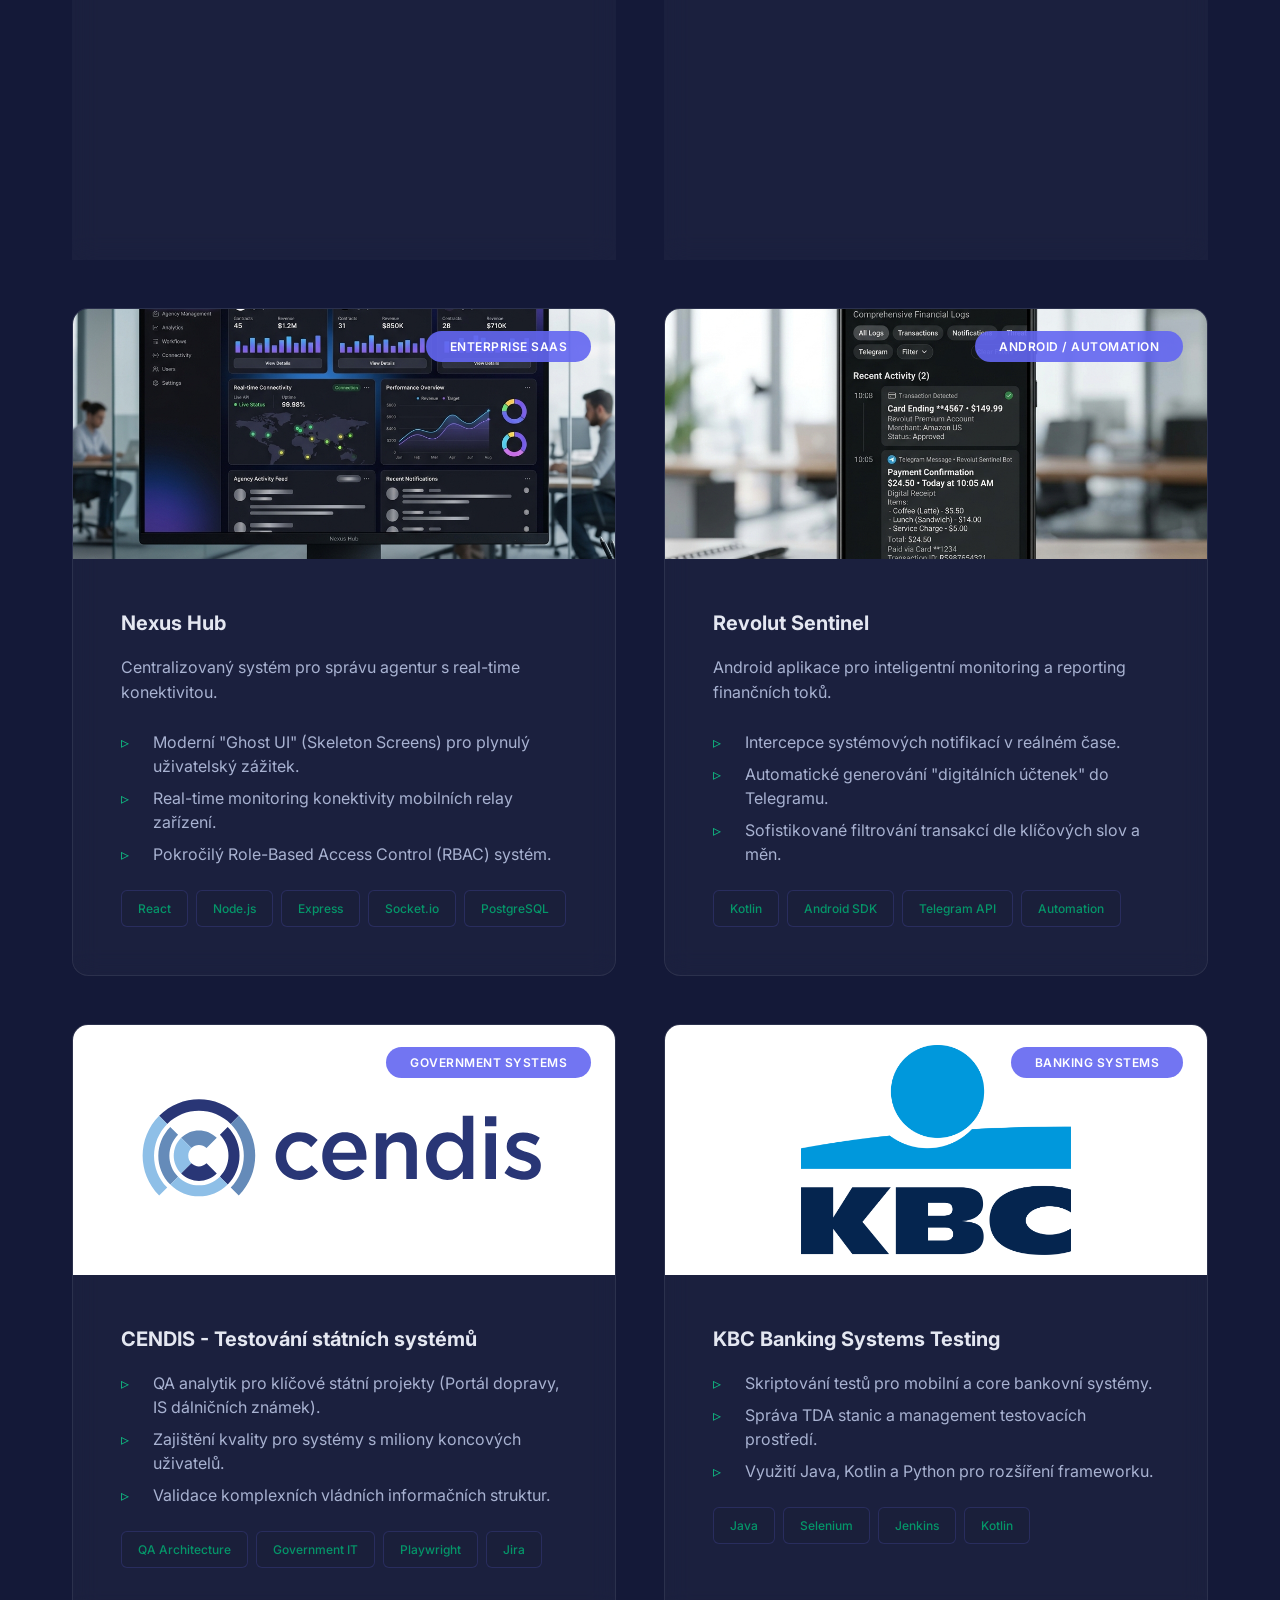
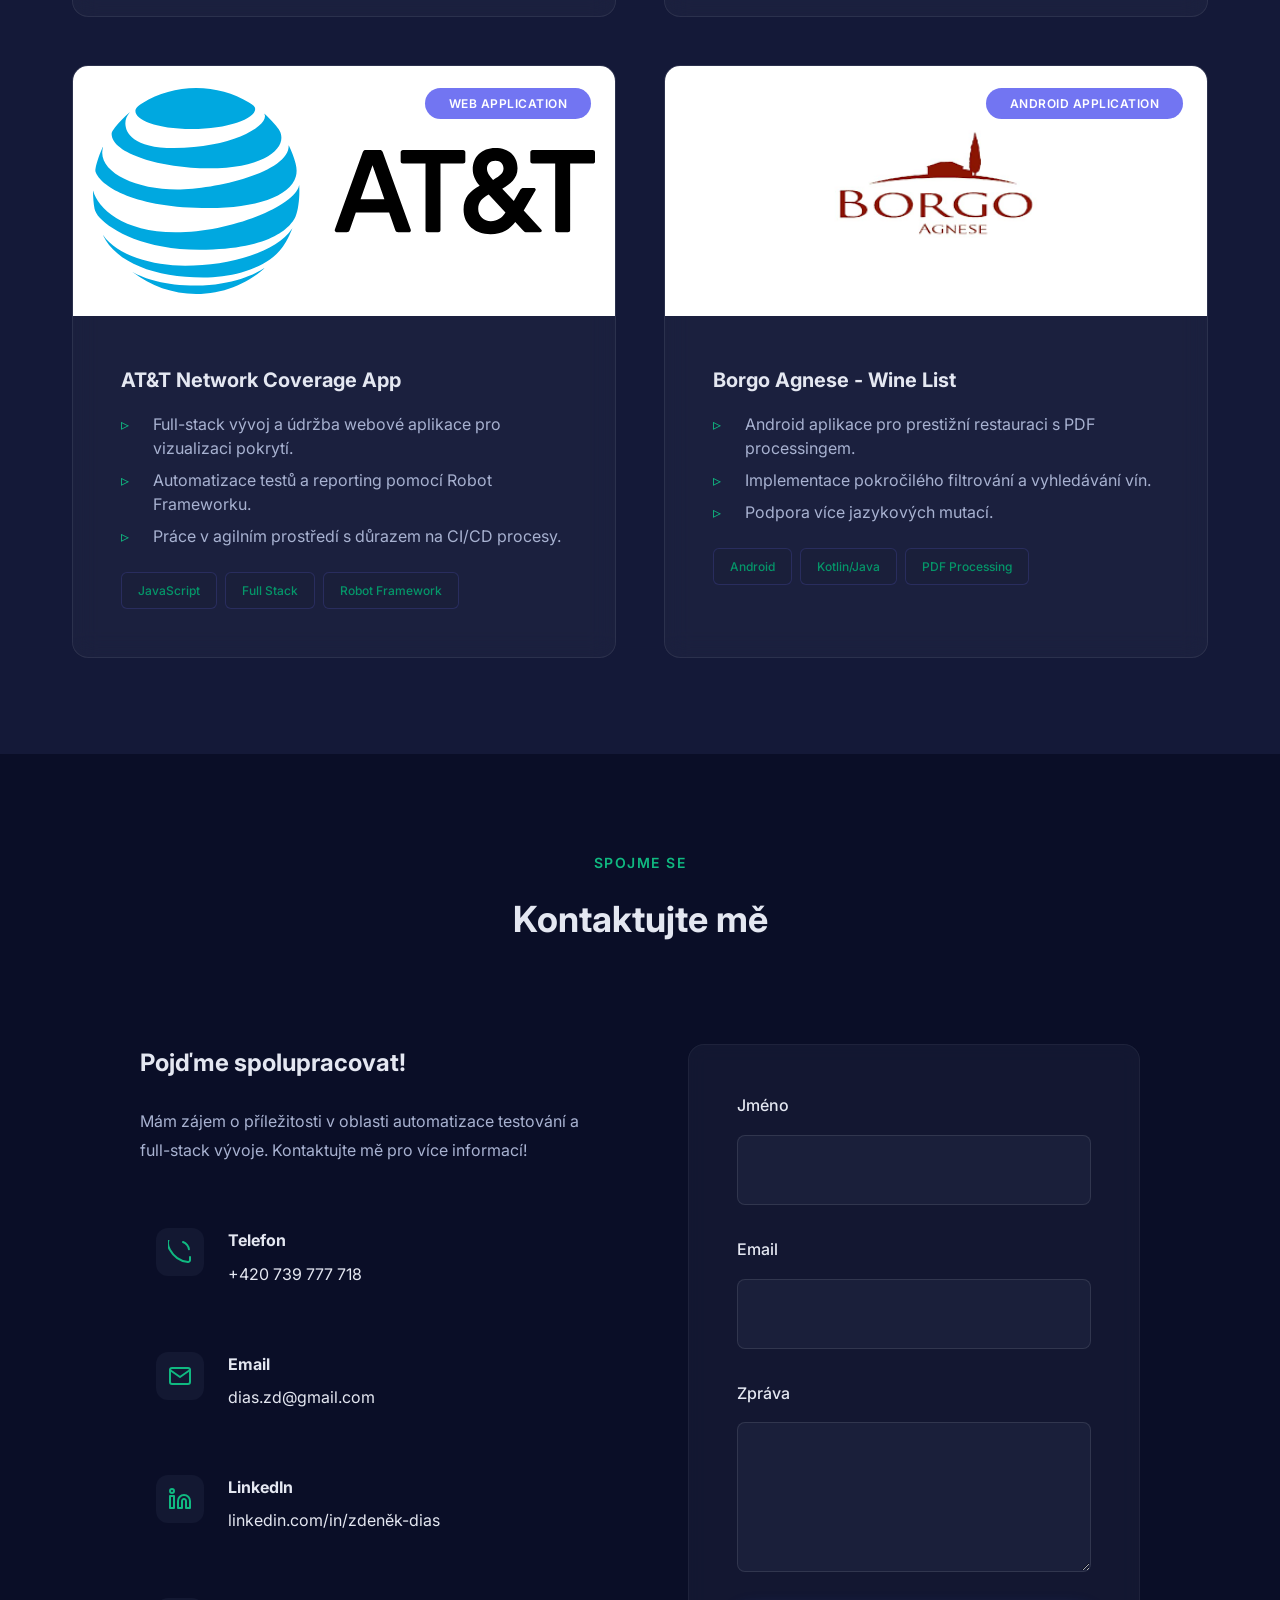
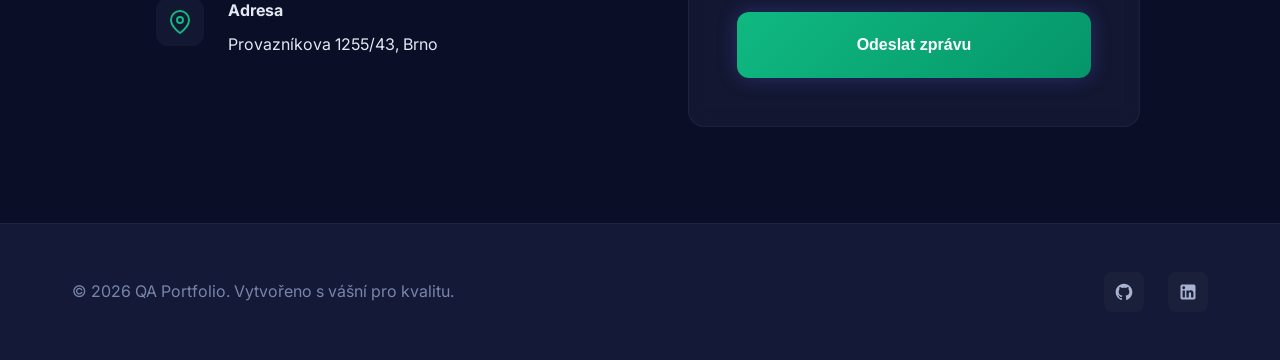
==== commit bd001d0a: "feat: enhance contact section with clickable cards, hover effects, and i18n support" ====
--- a/index.html
+++ b/index.html
@@ -451,7 +451,7 @@
                     <p>Mám zájem o příležitosti v oblasti automatizace testování a full-stack vývoje. Kontaktujte mě pro
                         více informací!</p>
                     <div class="contact-methods">
-                        <div class="contact-method">
+                        <a href="tel:+420739777718" class="contact-method">
                             <div class="method-icon">
                                 <svg viewBox="0 0 24 24" fill="none" xmlns="http://www.w3.org/2000/svg">
                                     <path
@@ -465,11 +465,11 @@
                                 </svg>
                             </div>
                             <div>
-                                <h4>Telefon</h4>
-                                <a href="tel:+420739777718">+420 739 777 718</a>
-                            </div>
-                        </div>
-                        <div class="contact-method">
+                                <h4 data-i18n="contact_phone">Telefon</h4>
+                                <span>+420 739 777 718</span>
+                            </div>
+                        </a>
+                        <a href="mailto:dias.zd@gmail.com" class="contact-method">
                             <div class="method-icon">
                                 <svg viewBox="0 0 24 24" fill="none" xmlns="http://www.w3.org/2000/svg">
                                     <path
@@ -481,11 +481,11 @@
                                 </svg>
                             </div>
                             <div>
-                                <h4>Email</h4>
-                                <a href="mailto:dias.zd@gmail.com">dias.zd@gmail.com</a>
-                            </div>
-                        </div>
-                        <div class="contact-method">
+                                <h4 data-i18n="contact_email">Email</h4>
+                                <span>dias.zd@gmail.com</span>
+                            </div>
+                        </a>
+                        <a href="https://www.linkedin.com/in/zdeněk-dias-a880995b" target="_blank" class="contact-method">
                             <div class="method-icon">
                                 <svg viewBox="0 0 24 24" fill="none" xmlns="http://www.w3.org/2000/svg">
                                     <path
@@ -499,11 +499,10 @@
                                 </svg>
                             </div>
                             <div>
-                                <h4>LinkedIn</h4>
-                                <a href="https://www.linkedin.com/in/zdeněk-dias-a880995b"
-                                    target="_blank">linkedin.com/in/zdeněk-dias-a880995b</a>
-                            </div>
-                        </div>
+                                <h4 data-i18n="contact_linkedin">LinkedIn</h4>
+                                <span>linkedin.com/in/zdeněk-dias</span>
+                            </div>
+                        </a>
                         <div class="contact-method">
                             <div class="method-icon">
                                 <svg viewBox="0 0 24 24" fill="none" xmlns="http://www.w3.org/2000/svg">
@@ -516,8 +515,8 @@
                                 </svg>
                             </div>
                             <div>
-                                <h4>Adresa</h4>
-                                <a>Provazníkova 1255/43, Brno</a>
+                                <h4 data-i18n="contact_address">Adresa</h4>
+                                <span>Provazníkova 1255/43, Brno</span>
                             </div>
                         </div>
                     </div>
--- a/styles.css
+++ b/styles.css
@@ -701,6 +701,16 @@
     display: flex;
     gap: var(--spacing-md);
     align-items: flex-start;
+    text-decoration: none;
+    color: inherit;
+    padding: var(--spacing-sm);
+    border-radius: var(--radius-lg);
+    transition: all var(--transition-base);
+}
+
+.contact-method:hover {
+    background: var(--color-glass-hover);
+    transform: translateX(8px);
 }
 
 .method-icon {
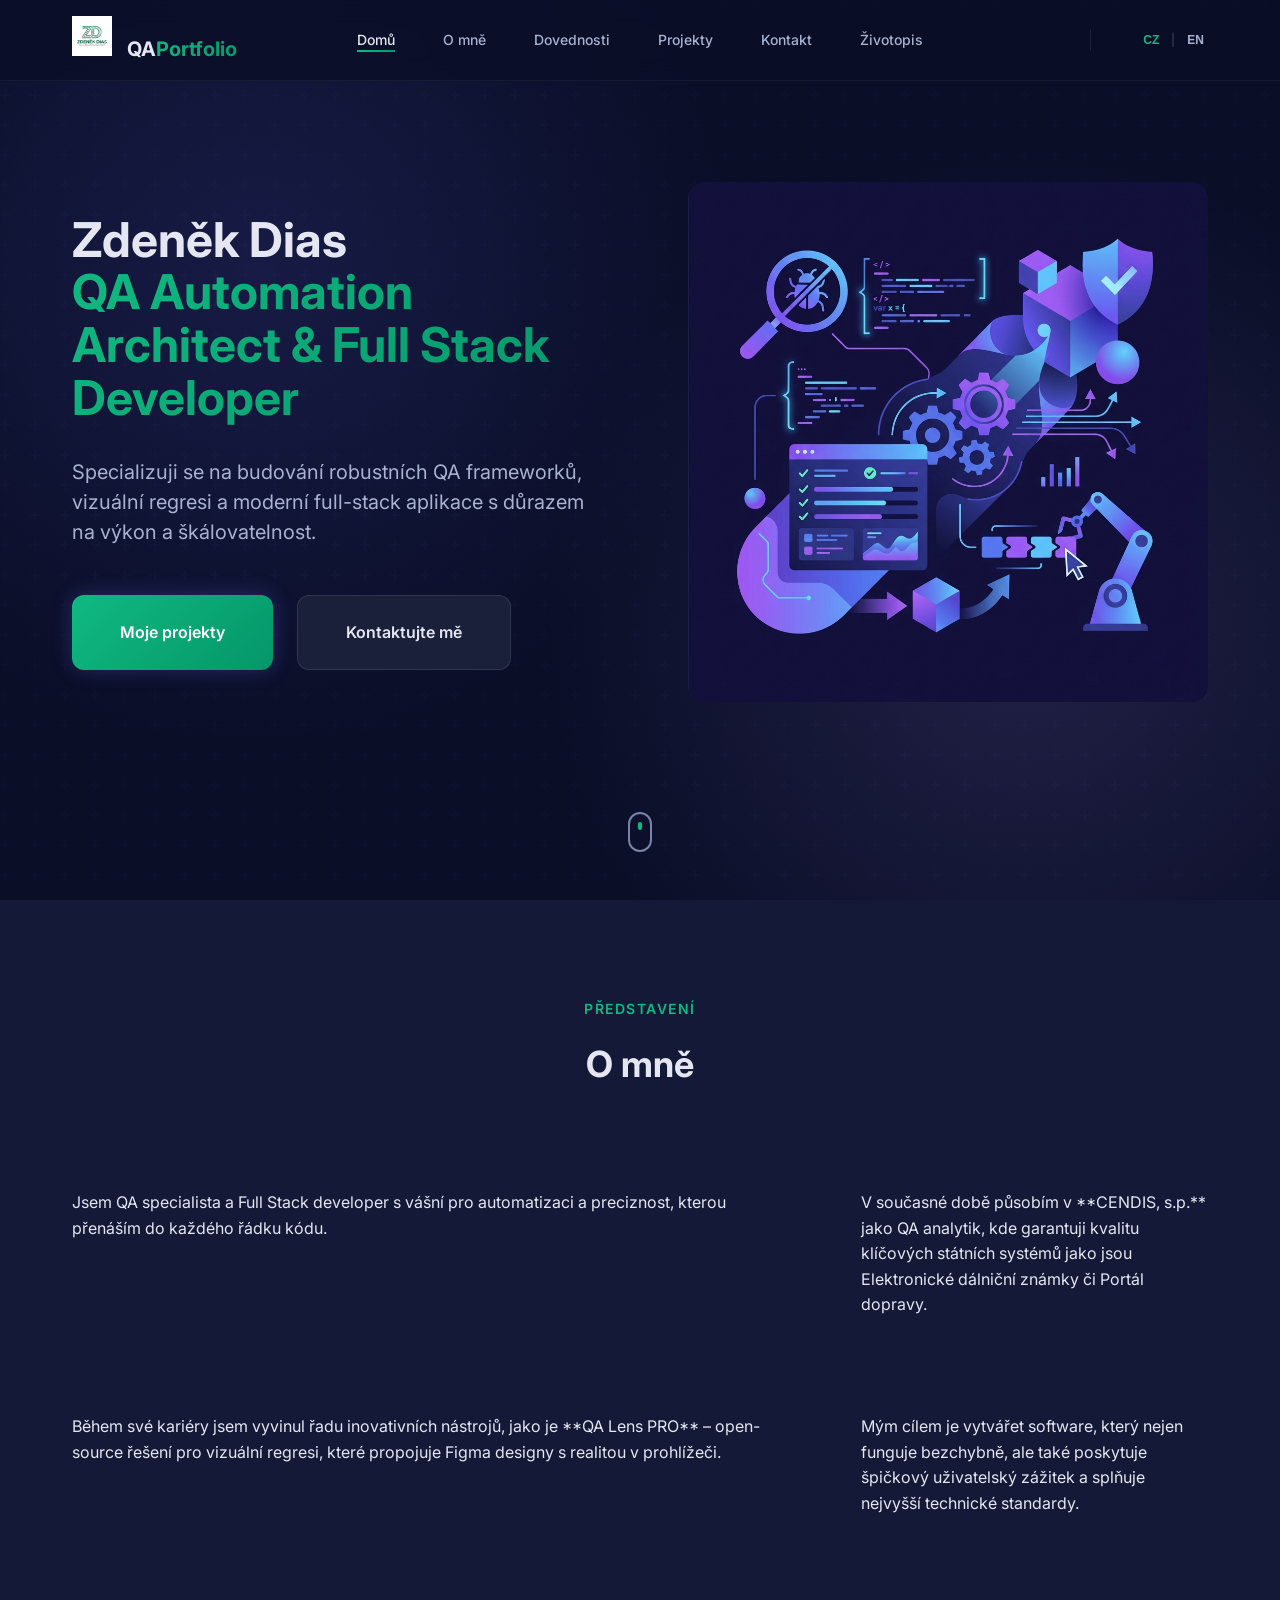
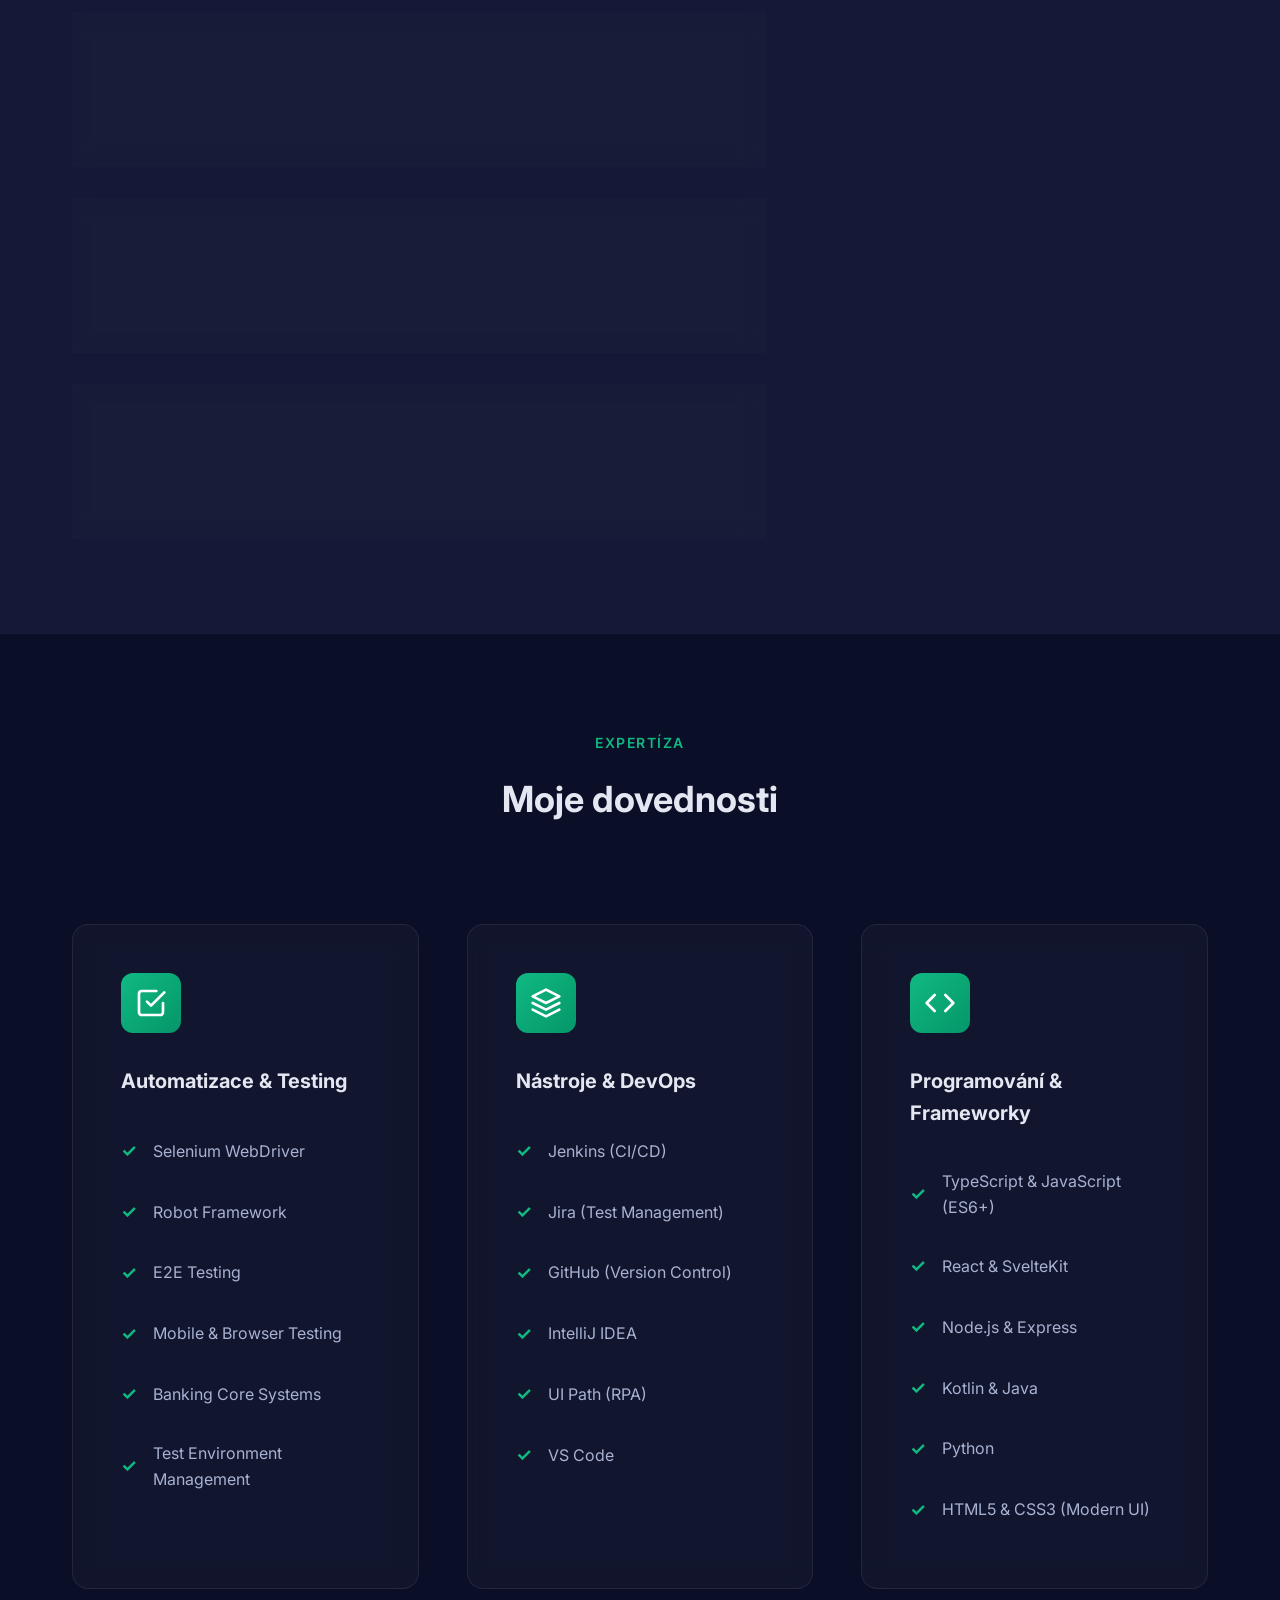
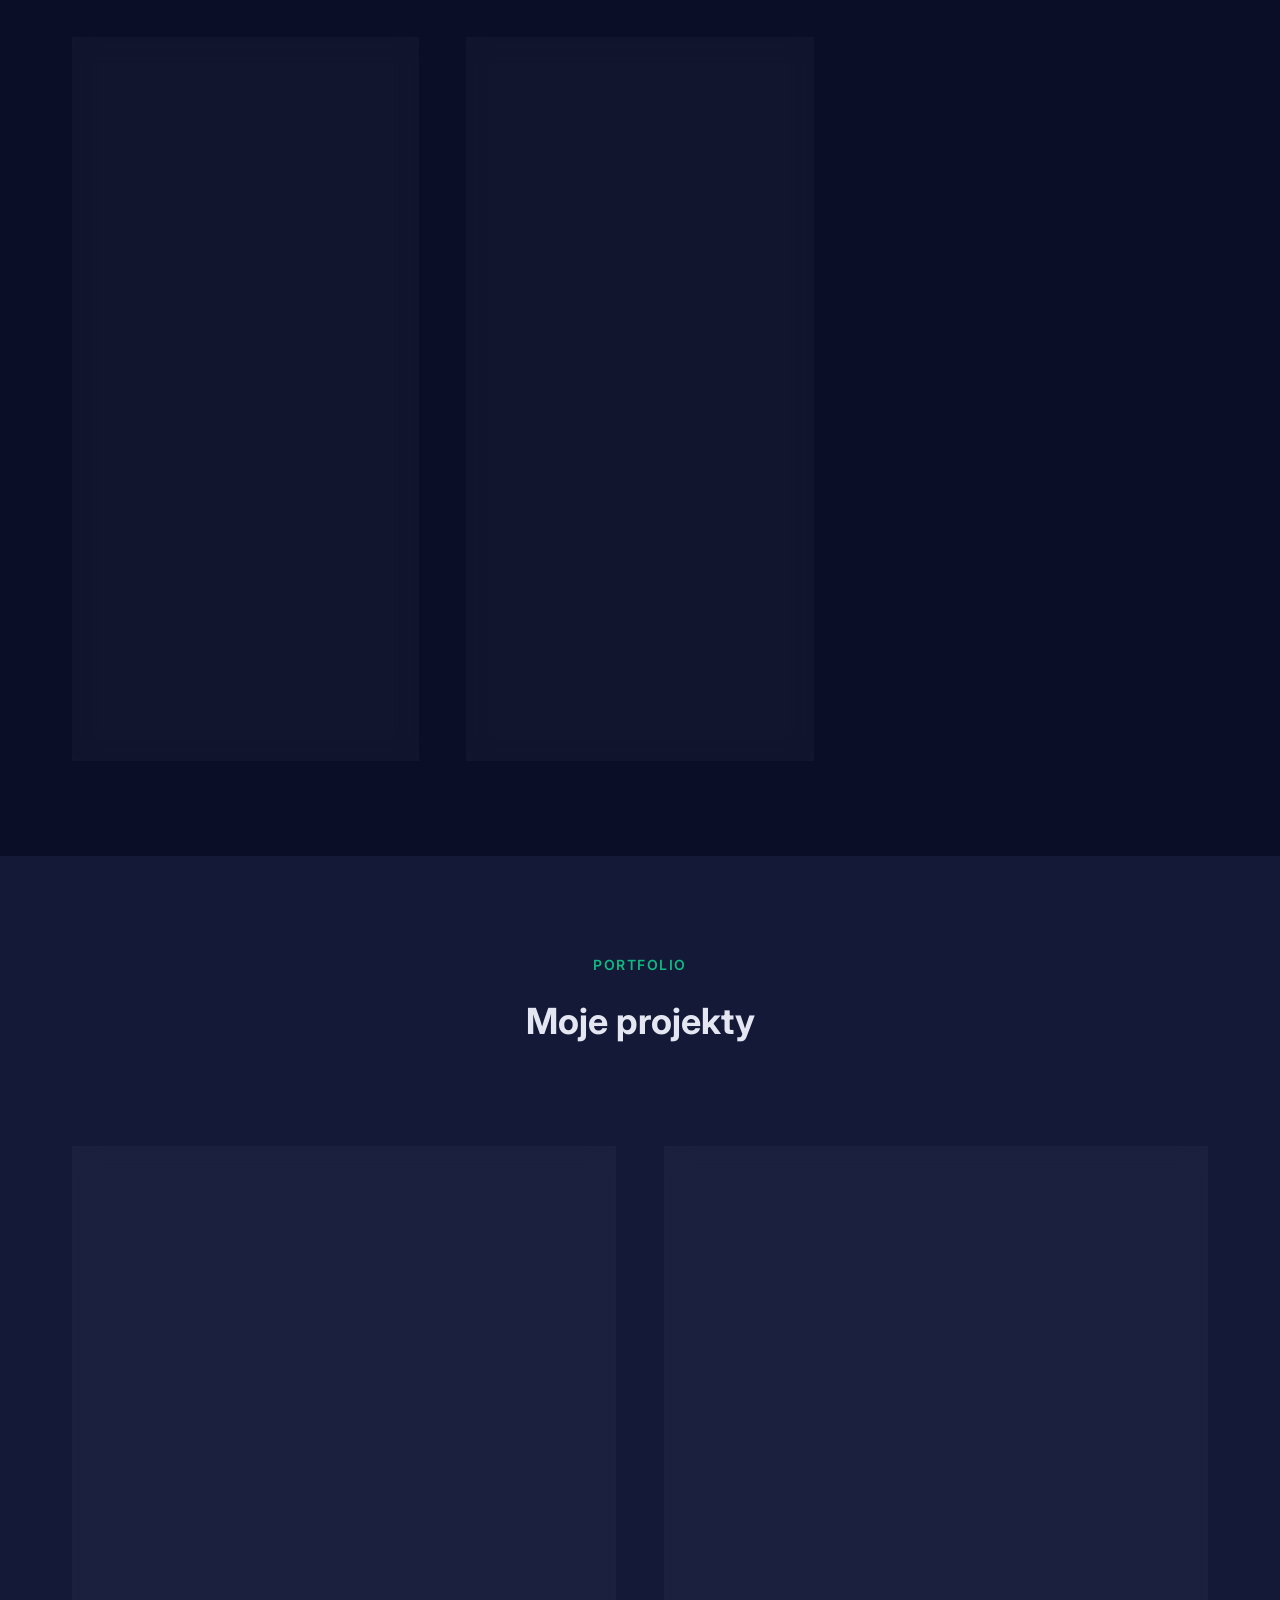
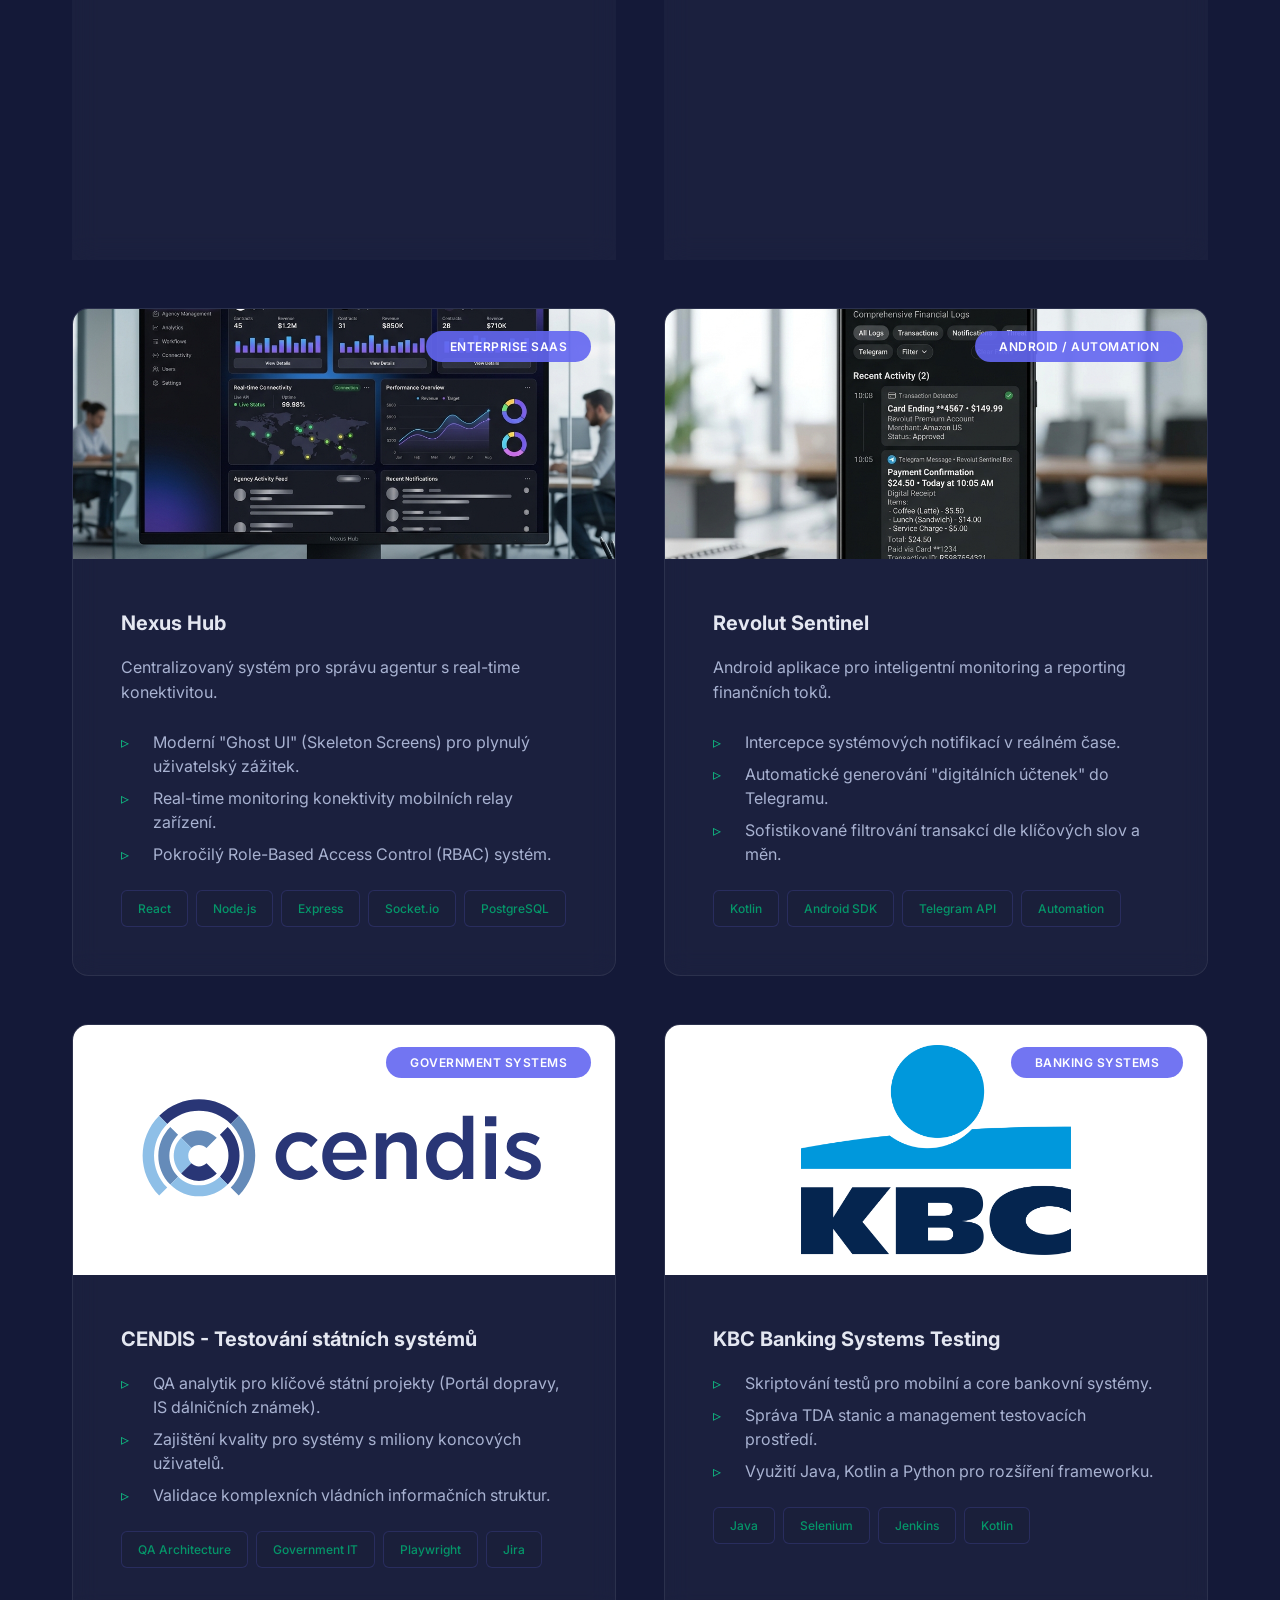
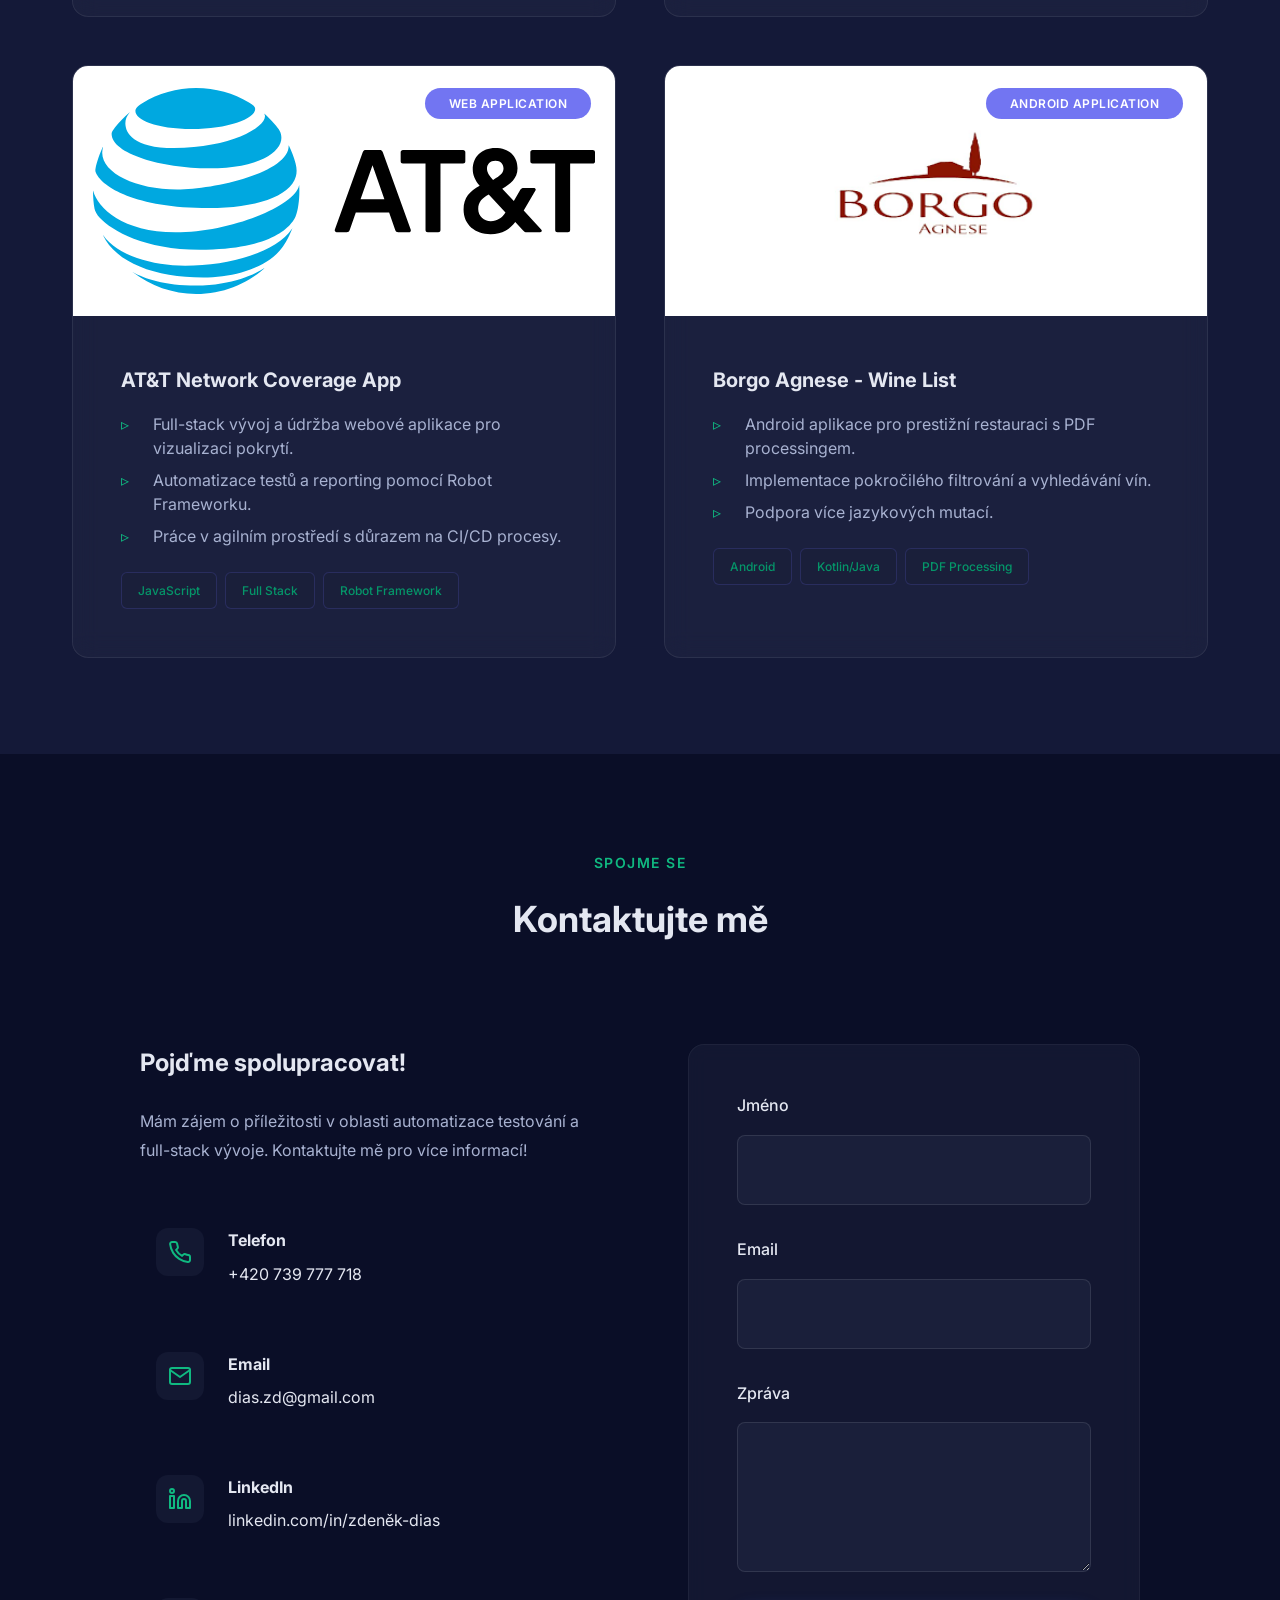
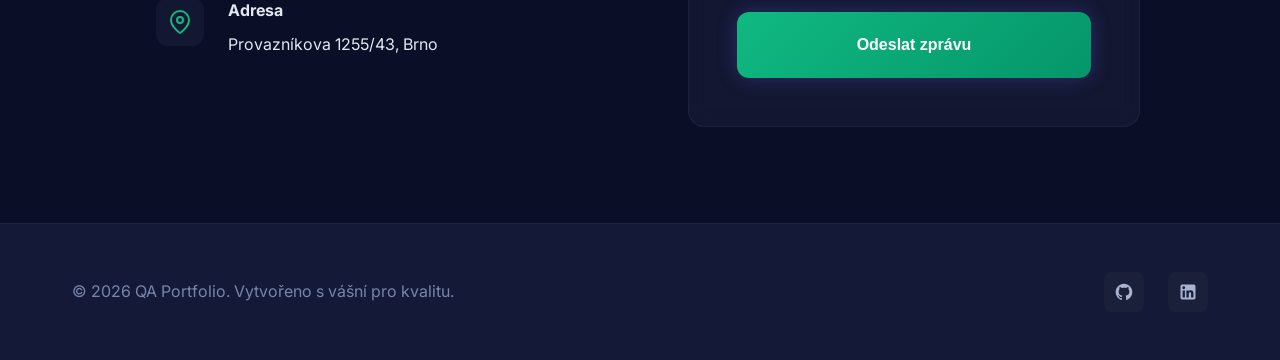
==== commit 0c803294: "refactor: update contact section SVG icons to simplified paths" ====
--- a/index.html
+++ b/index.html
@@ -453,15 +453,8 @@
                     <div class="contact-methods">
                         <a href="tel:+420739777718" class="contact-method">
                             <div class="method-icon">
-                                <svg viewBox="0 0 24 24" fill="none" xmlns="http://www.w3.org/2000/svg">
-                                    <path
-                                        d="M22 16.92V19.92C22 20.4696 21.7893 20.9967 21.4142 21.3918C21.0391 21.7868 20.5304 22 20 22C16.1424 21.6953 12.4265 20.3415 9.24999 18.07C6.27039 16.0025 3.81577 13.2636 2.07999 10.05C0.00999919 6.91474 -0.600001 3.34211 0.455999 -0.0800018"
-                                        stroke="currentColor" stroke-width="2" stroke-linecap="round"
-                                        stroke-linejoin="round" />
-                                    <path
-                                        d="M15 2C16.5913 2.53965 17.9939 3.51163 19.0422 4.79844C20.0906 6.08526 20.7394 7.62893 20.92 9.26"
-                                        stroke="currentColor" stroke-width="2" stroke-linecap="round"
-                                        stroke-linejoin="round" />
+                                <svg viewBox="0 0 24 24" fill="none" stroke="currentColor" stroke-width="2" stroke-linecap="round" stroke-linejoin="round">
+                                    <path d="M22 16.92v3a2 2 0 0 1-2.18 2 19.79 19.79 0 0 1-8.63-3.07 19.5 19.5 0 0 1-6-6 19.79 19.79 0 0 1-3.07-8.67A2 2 0 0 1 4.11 2h3a2 2 0 0 1 2 1.72 12.84 12.84 0 0 0 .7 2.81 2 2 0 0 1-.45 2.11L8.09 9.91a16 16 0 0 0 6 6l1.27-1.27a2 2 0 0 1 2.11-.45 12.84 12.84 0 0 0 2.81.7A2 2 0 0 1 22 16.92z"></path>
                                 </svg>
                             </div>
                             <div>
@@ -471,13 +464,9 @@
                         </a>
                         <a href="mailto:dias.zd@gmail.com" class="contact-method">
                             <div class="method-icon">
-                                <svg viewBox="0 0 24 24" fill="none" xmlns="http://www.w3.org/2000/svg">
-                                    <path
-                                        d="M4 4H20C21.1 4 22 4.9 22 6V18C22 19.1 21.1 20 20 20H4C2.9 20 2 19.1 2 18V6C2 4.9 2.9 4 4 4Z"
-                                        stroke="currentColor" stroke-width="2" stroke-linecap="round"
-                                        stroke-linejoin="round" />
-                                    <path d="M22 6L12 13L2 6" stroke="currentColor" stroke-width="2"
-                                        stroke-linecap="round" stroke-linejoin="round" />
+                                <svg viewBox="0 0 24 24" fill="none" stroke="currentColor" stroke-width="2" stroke-linecap="round" stroke-linejoin="round">
+                                    <path d="M4 4h16c1.1 0 2 .9 2 2v12c0 1.1-.9 2-2 2H4c-1.1 0-2-.9-2-2V6c0-1.1.9-2 2-2z"></path>
+                                    <polyline points="22,6 12,13 2,6"></polyline>
                                 </svg>
                             </div>
                             <div>
@@ -487,15 +476,10 @@
                         </a>
                         <a href="https://www.linkedin.com/in/zdeněk-dias-a880995b" target="_blank" class="contact-method">
                             <div class="method-icon">
-                                <svg viewBox="0 0 24 24" fill="none" xmlns="http://www.w3.org/2000/svg">
-                                    <path
-                                        d="M16 8C17.5913 8 19.1174 8.63214 20.2426 9.75736C21.3679 10.8826 22 12.4087 22 14V21H18V14C18 13.4696 17.7893 12.9609 17.4142 12.5858C17.0391 12.2107 16.5304 12 16 12C15.4696 12 14.9609 12.2107 14.5858 12.5858C14.2107 12.9609 14 13.4696 14 14V21H10V14C10 12.4087 10.6321 10.8826 11.7574 9.75736C12.8826 8.63214 14.4087 8 16 8Z"
-                                        stroke="currentColor" stroke-width="2" stroke-linecap="round"
-                                        stroke-linejoin="round" />
-                                    <path d="M6 9H2V21H6V9Z" stroke="currentColor" stroke-width="2"
-                                        stroke-linecap="round" stroke-linejoin="round" />
-                                    <circle cx="4" cy="4" r="2" stroke="currentColor" stroke-width="2"
-                                        stroke-linecap="round" stroke-linejoin="round" />
+                                <svg viewBox="0 0 24 24" fill="none" stroke="currentColor" stroke-width="2" stroke-linecap="round" stroke-linejoin="round">
+                                    <path d="M16 8a6 6 0 0 1 6 6v7h-4v-7a2 2 0 0 0-2-2 2 2 0 0 0-2 2v7h-4v-7a6 6 0 0 1 6-6z"></path>
+                                    <rect x="2" y="9" width="4" height="12"></rect>
+                                    <circle cx="4" cy="4" r="2"></circle>
                                 </svg>
                             </div>
                             <div>
@@ -505,13 +489,9 @@
                         </a>
                         <div class="contact-method">
                             <div class="method-icon">
-                                <svg viewBox="0 0 24 24" fill="none" xmlns="http://www.w3.org/2000/svg">
-                                    <path
-                                        d="M21 10C21 17 12 23 12 23C12 23 3 17 3 10C3 7.61305 3.94821 5.32387 5.63604 3.63604C7.32387 1.94821 9.61305 1 12 1C14.3869 1 16.6761 1.94821 18.364 3.63604C20.0518 5.32387 21 7.61305 21 10Z"
-                                        stroke="currentColor" stroke-width="2" stroke-linecap="round"
-                                        stroke-linejoin="round" />
-                                    <circle cx="12" cy="10" r="3" stroke="currentColor" stroke-width="2"
-                                        stroke-linecap="round" stroke-linejoin="round" />
+                                <svg viewBox="0 0 24 24" fill="none" stroke="currentColor" stroke-width="2" stroke-linecap="round" stroke-linejoin="round">
+                                    <path d="M21 10c0 7-9 13-9 13s-9-6-9-13a9 9 0 0 1 18 0z"></path>
+                                    <circle cx="12" cy="10" r="3"></circle>
                                 </svg>
                             </div>
                             <div>
